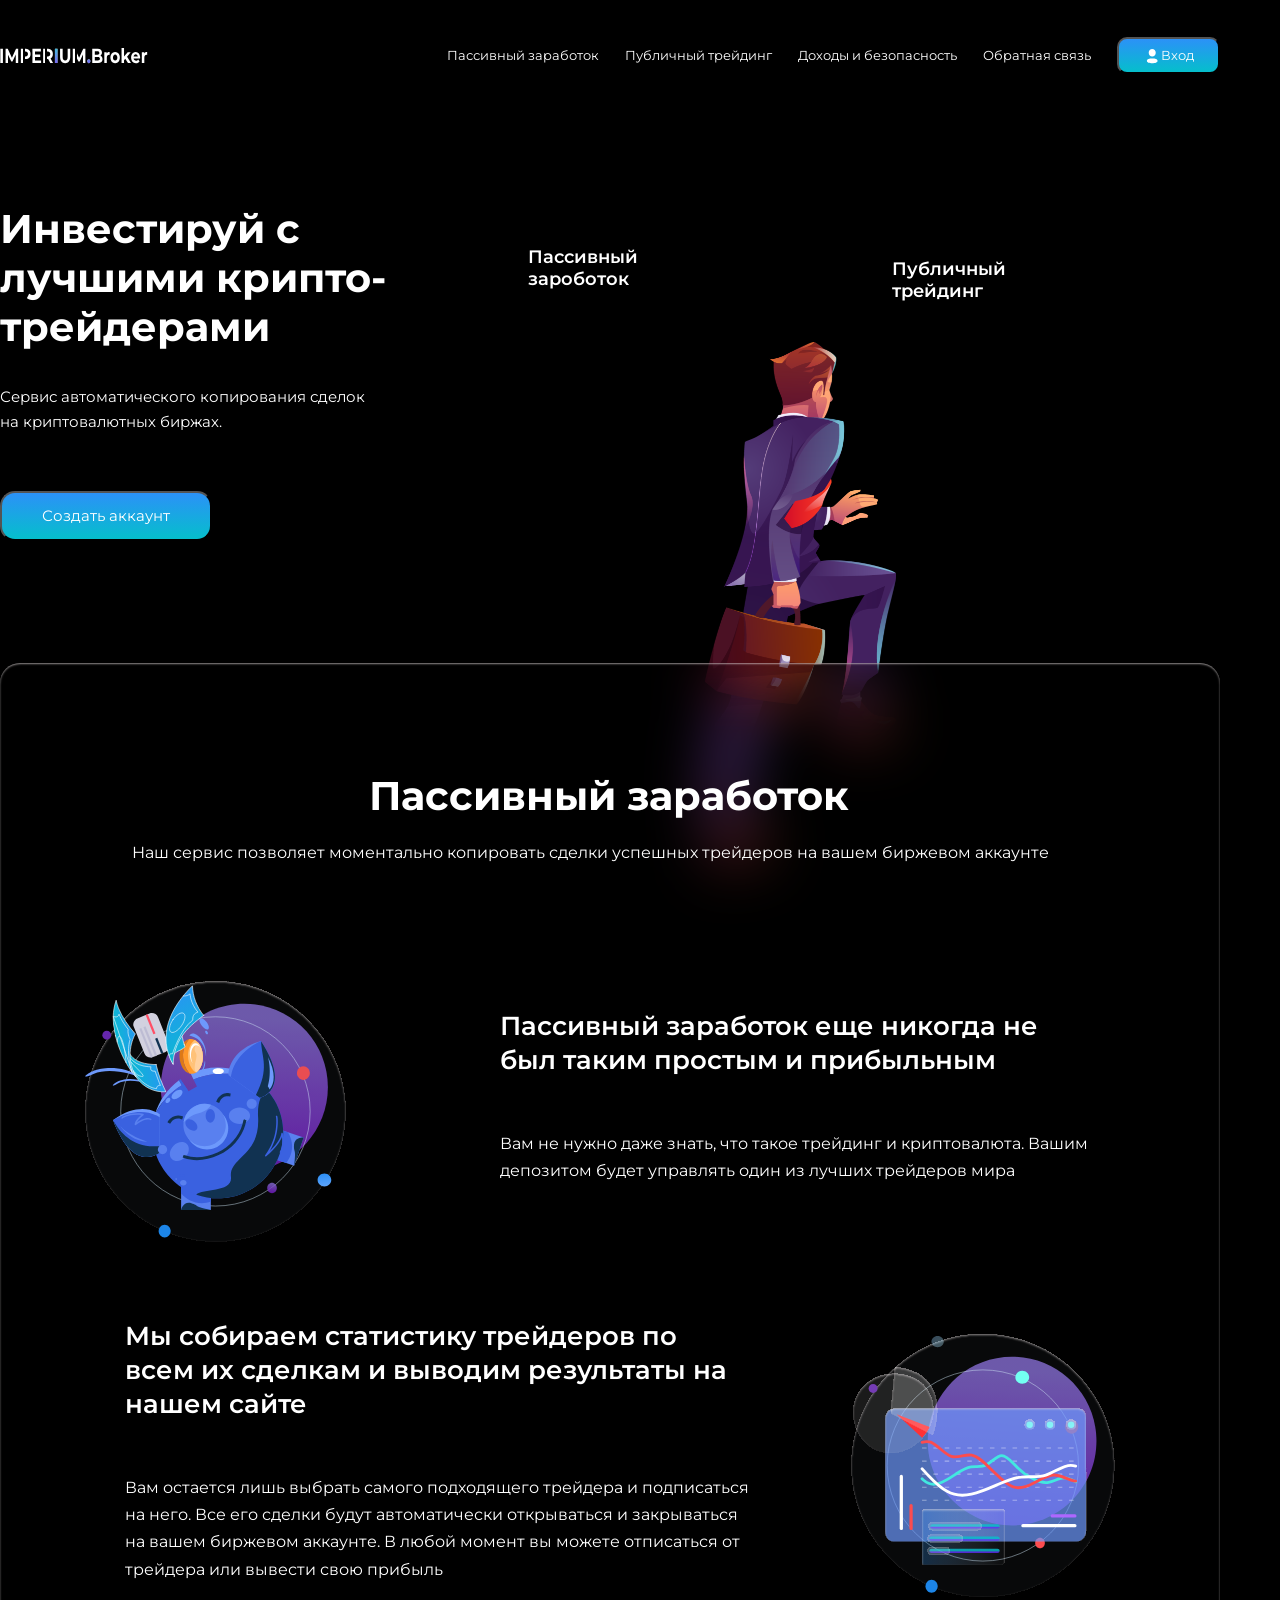
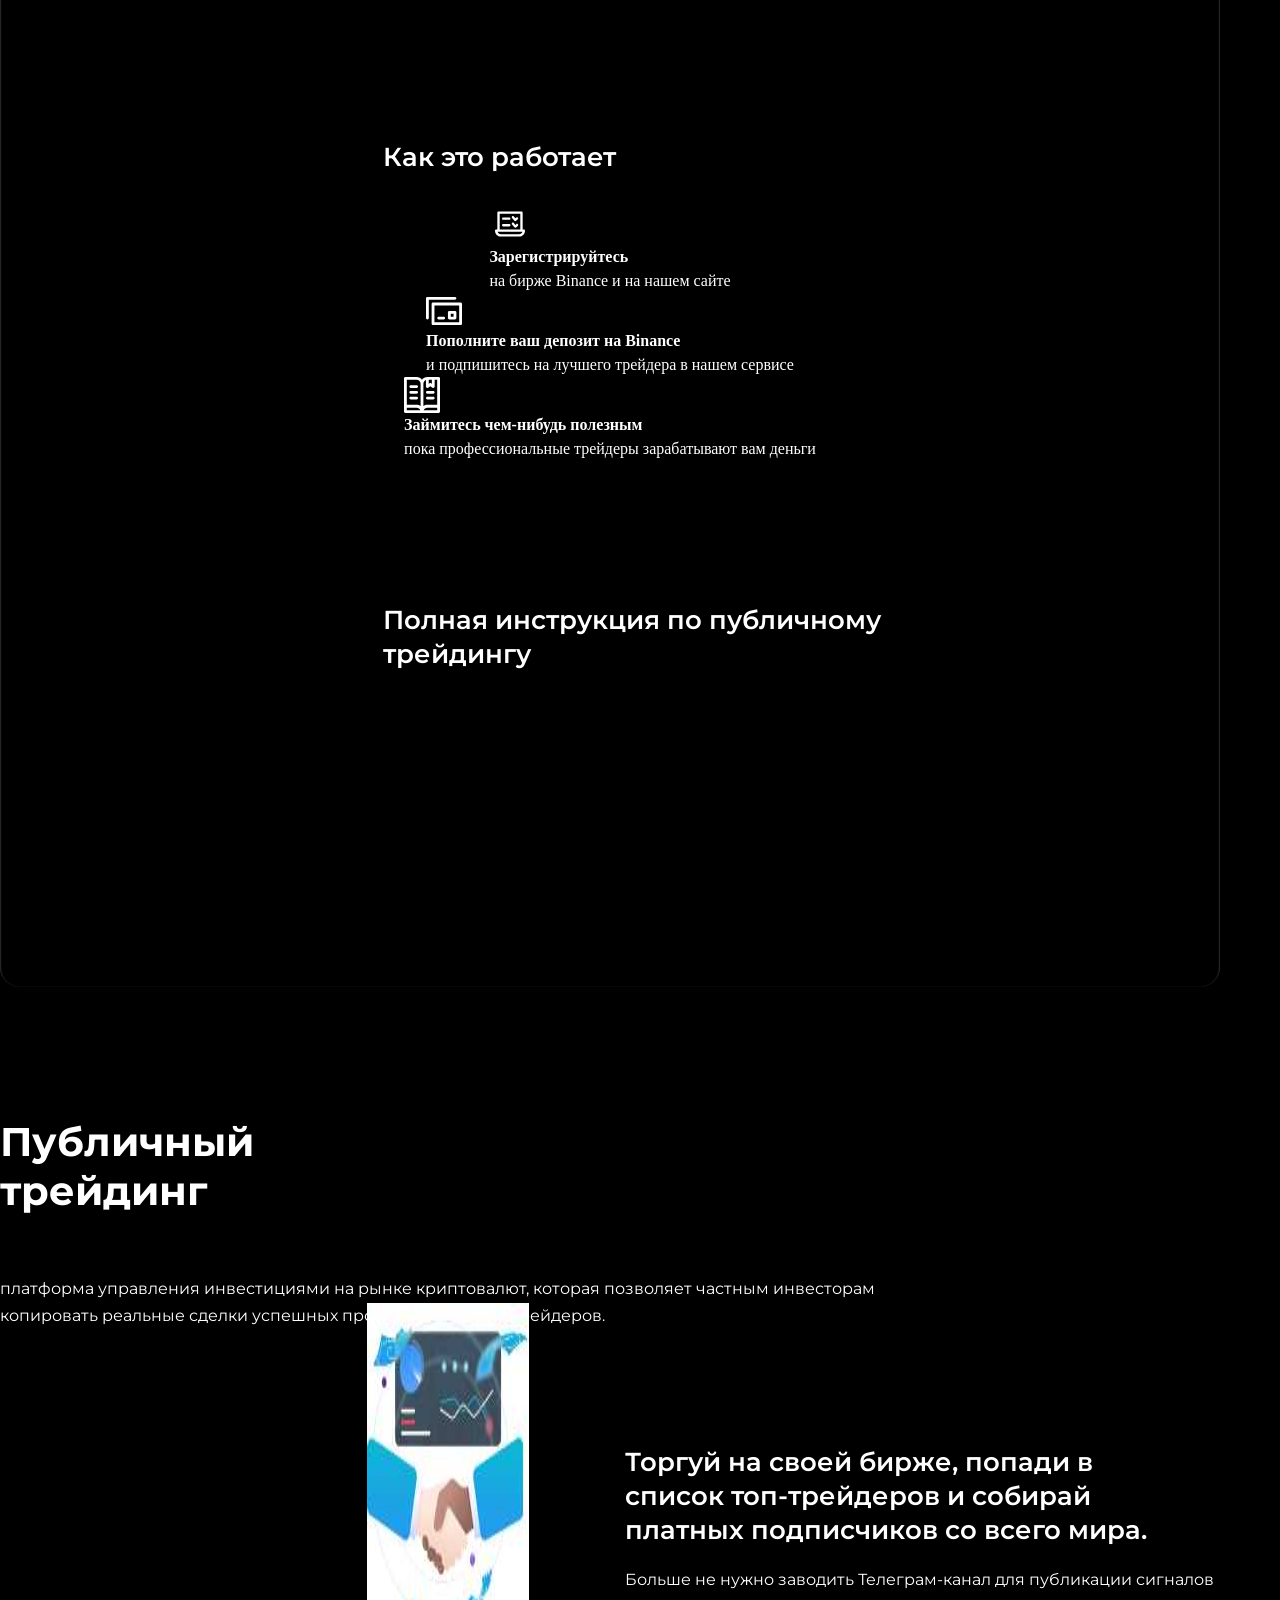
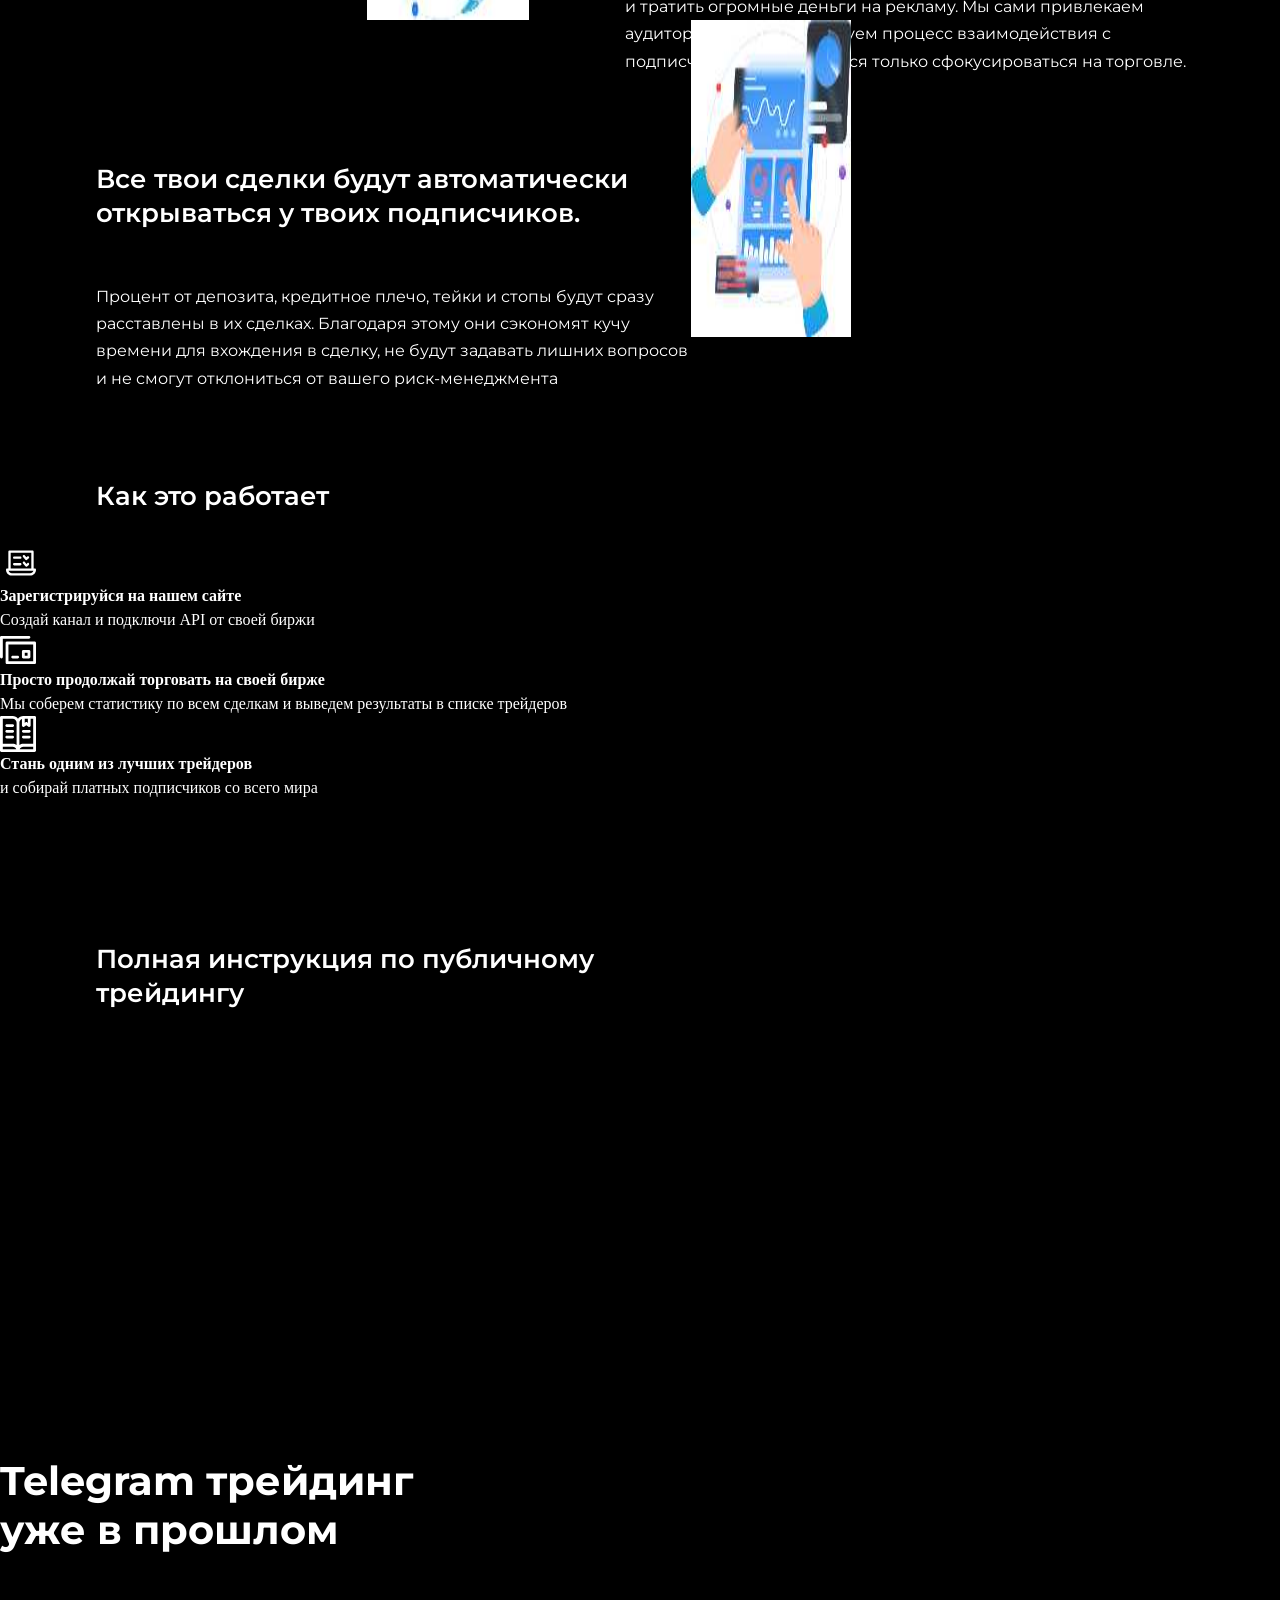
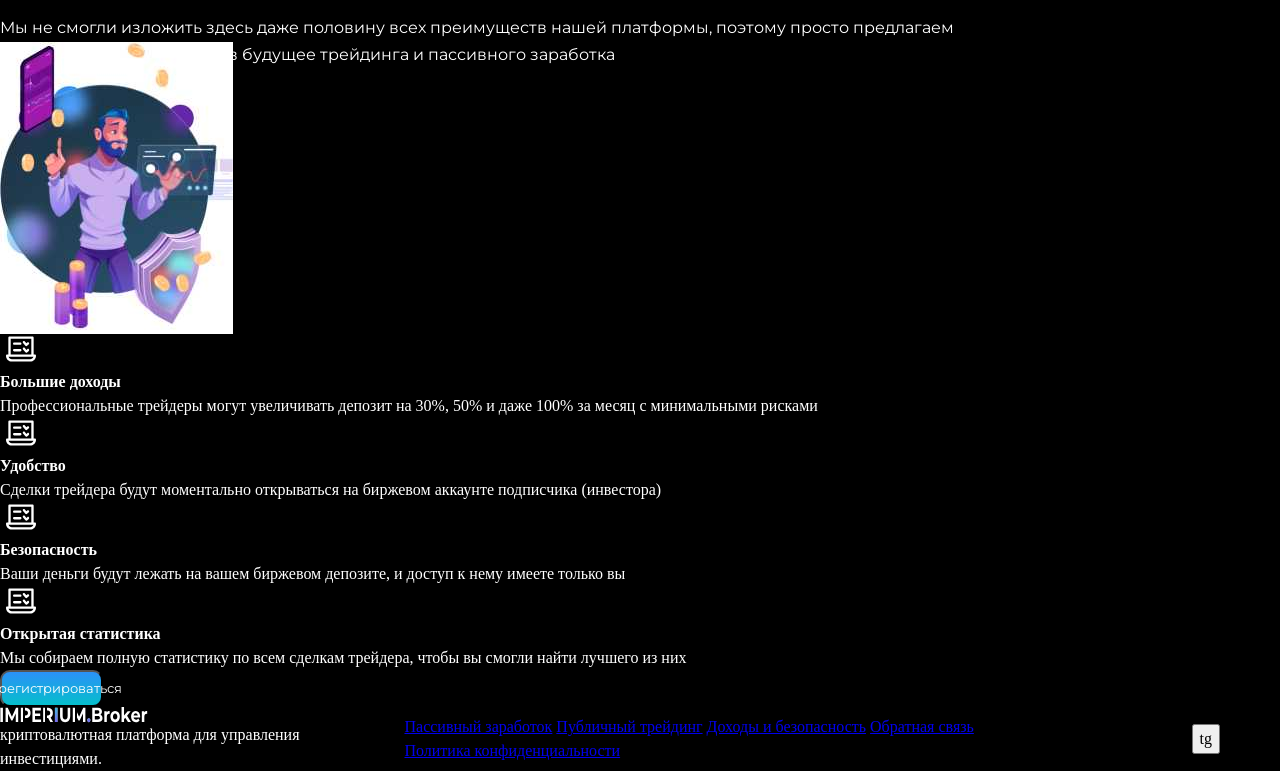
==== broker.html @ 550fd4a0 "0.001a" ====
<!DOCTYPE html>
<html lang="ru">
<head>
    <meta charset="UTF-8">
    <meta name="viewport" content="width=device-width, initial-scale=1.0">
    <title>Document</title>
    <link rel="stylesheet" href="broker.css">
</head>
<body>
    <div class="page">
      <main class="page__content">
        <header class="header">
          <div class="logo">
            <img src="/svg/Logo.svg" alt="Логотип" class="header__logo">
          </div>
          <nav class="nav">
            <a href="#" class="nav__link">Пассивный заработок</a>
            <a href="#" class="nav__link">Публичный трейдинг</a>
            <a href="#" class="nav__link">Доходы и безопасность</a>
            <a href="#" class="nav__link">Обратная связь</a>
            <button class="btn btn_primary">
              <img src="./svg/Profile.svg" alt="Профиль" class="logo__btn">Вход</button>
          </nav>
        </header>
        <section class="first-display">
          <div class="first-display__content">
            <h1 class="title title_h1">Инвестируй
              с лучшими крипто-трейдерами</h1>
            <p class="first-display__descr">Сервис автоматического копирования сделок
               на криптовалютных биржах.</p>
            <div class="first-display__actions">
              <button class="btn btn_prima">Создать аккаунт</button>
            </div>
          </div>
          <p class="first-display__pict one">Пассивный зароботок</p>
          <p class="first-display__pict two">Публичный трейдинг</p>
          <img src="./svg/Man.svg" alt="Мужчина" class="first-display__bg">
        </section>
        <section class="pass-income">
          <h1 class="title title-abzac_h1">Пассивный заработок</h1>
          <p class="pass-income__descr">Наш сервис позволяет моментально копировать
             сделки успешных трейдеров на вашем биржевом аккаунте</p>
          <div class="pass-income__list">
            <div class="card">
              <div class="card__content">
                <h3 class="card__title">Пассивный заработок еще никогда не был таким простым и прибыльным</h3>
                <p class="card__descr">Вам не нужно даже знать, что такое трейдинг и
                  криптовалюта. Вашим депозитом будет управлять один из лучших трейдеров мира</p>
              </div>
              <img src="./svg/pig.svg" alt="Свинья" class="card-one__image">
            </div>
            <div class="card_direction_reverse">
              <div class="card-reverse__content">
                <h3 class="card-reverse__title">Мы собираем статистику трейдеров по всем их сделкам и выводим результаты на нашем сайте</h3>
                <p class="card-reverse__descr">Вам остается лишь выбрать самого подходящего трейдера и подписаться на него. Все его сделки будут автоматически открываться и закрываться на вашем биржевом аккаунте. В любой момент вы можете отписаться от трейдера или вывести свою прибыль</p>
              </div>
              <img src="./svg/Card.svg" alt="Карточка" class="card-two__image">
            </div>
          </div>
          <h3 class="card__title">Как это работает</h3>
          <article class="how__work">
            <img src="/svg/Icons.svg" alt="Иконка">
            <h4 class="work__card">Зарегистрируйтесь</h4>
            <p class="work-card__descr">на бирже Binance и на 
              нашем сайте</p>
          </article>
          <article class="how__work">
            <img src="/svg/Icons-1.svg" alt="Иконка">
            <h4 class="work__card">Пополните ваш депозит на Binance</h4>
            <p class="work-card__descr">и подпишитесь на лучшего трейдера в
               нашем сервисе</p>
          </article>
          <article class="how__work">
            <img src="/svg/Vector.svg" alt="Иконка">
            <h4 class="work__card">Займитесь чем-нибудь полезным</h4>
            <p class="work-card__descr">пока профессиональные трейдеры зарабатывают
               вам деньги</p>
          </article>
          <h3 class="card__title">Полная инструкция по публичному трейдингу</h3>
          <iframe width="560" height="315" src="https://www.youtube.com/embed/ZHgyQGoeaB0?si=SyoJgp_qqMUG8dXv" 
          title="YouTube video player" frameborder="0" allow="accelerometer; autoplay; clipboard-write; encrypted-media; gyroscope; picture-in-picture; web-share" referrerpolicy="strict-origin-when-cross-origin" allowfullscreen>
          </iframe>
        </section>
        <section class="publ-trade">
          <h1 class="title title_h1">Публичный трейдинг</h1>
          <p class="pass-income__descr">платформа управления инвестициями на рынке криптовалют,
             которая позволяет частным инвесторам копировать реальные сделки успешных профессиональных трейдеров.</p>
          <div class="pass-income__list">
            <div class="card">
              <div class="card__content">
                <h3 class="card__title">Торгуй на своей бирже, попади в список топ-трейдеров и собирай платных подписчиков со всего мира. </h3>
                <p class="card__descr">Больше не нужно заводить Телеграм-канал для публикации сигналов и тратить огромные деньги на рекламу. Мы сами привлекаем аудиторию и автоматизируем процесс взаимодействия с подписчиками. Вам остается только сфокусироваться на торговле.</p>
              </div>
              <img src="/picture/publ-trade1.jpg" alt="Рукопожатие" class="card__image">
            </div>
            <div class="card card_direction_reverse">
              <div class="card__content">
                <h3 class="card__title">Все твои сделки будут автоматически открываться у твоих подписчиков.</h3>
                <p class="card__descr">Процент от депозита, кредитное плечо, тейки и стопы будут сразу расставлены в их сделках. Благодаря этому они сэкономят кучу времени для вхождения в сделку, не будут задавать лишних вопросов и не смогут отклониться от вашего риск-менеджмента</p>
              </div>
              <img src="/picture/publ-trade2.jpg" alt="Планшет" class="card__image">
            </div>
          </div>
          <h3 class="card__title">Как это работает</h3>
          <article class="how__work">
            <img src="/svg/Icons.svg" alt="Иконка">
            <h4 class="work__card">Зарегистрируйся на 
              нашем сайте</h4>
            <p class="work-card__descr">Создай канал и подключи API от своей биржи</p>
          </article>
          <article class="how__work">
            <img src="/svg/Icons-1.svg" alt="Иконка">
            <h4 class="work__card">Просто продолжай торговать на своей бирже</h4>
            <p class="work-card__descr">Мы соберем статистику по всем сделкам и выведем результаты в списке трейдеров</p>
          </article>
          <article class="how__work">
            <img src="/svg/Vector.svg" alt="Иконка">
            <h4 class="work__card">Стань одним из лучших трейдеров</h4>
            <p class="work-card__descr"> и собирай платных 
              подписчиков со всего мира</p>
          </article>
          <h3 class="card__title">Полная инструкция по публичному трейдингу</h3>
          <iframe width="560" height="315" src="https://www.youtube.com/embed/ZHgyQGoeaB0?si=SyoJgp_qqMUG8dXv" 
          title="YouTube video player" frameborder="0" allow="accelerometer; autoplay; clipboard-write; encrypted-media; gyroscope; picture-in-picture; web-share" referrerpolicy="strict-origin-when-cross-origin" allowfullscreen>
          </iframe>
        </section>
        <section class="tg-trade">
          <h1 class="title title_h1">Telegram трейдинг уже в прошлом</h1>
          <p class="pass-income__descr">Мы не смогли изложить здесь даже половину всех преимуществ нашей платформы, поэтому просто предлагаем самостоятельно окунуться в будущее трейдинга и пассивного заработка</p>
          <article class="tg-trade__article">
            <img src="/picture/tg-trading.jpg" alt="Мужик">
          </article>
          <article class="tg-trade__article">
            <img src="/svg/Icons.svg" alt="Иконка">
            <h4 class="tg-trade__card">Большие доходы</h4>
            <p class="tg-trade__descr">Профессиональные трейдеры могут увеличивать депозит на 30%, 50% и даже 100% за месяц с минимальными рисками</p>
          </article>
          <article class="tg-trade__article">
            <img src="/svg/Icons.svg" alt="Иконка">
            <h4 class="tg-trade__card">Удобство</h4>
            <p class="tg-trade__descr">Сделки трейдера будут моментально открываться на биржевом аккаунте подписчика (инвестора)</p>
          </article>
          <article class="tg-trade__article">
            <img src="/svg/Icons.svg" alt="Иконка">
            <h4 class="tg-trade__card">Безопасность</h4>
            <p class="tg-trade__descr">Ваши деньги будут лежать на вашем биржевом депозите,
              и доступ к нему имеете 
              только вы</p>
          </article>
          <article class="tg-trade__article">
            <img src="/svg/Icons.svg" alt="Иконка">
            <h4 class="tg-trade__card">Открытая статистика</h4>
            <p class="tg-trade__descr">Мы собираем полную статистику по всем сделкам трейдера, чтобы вы смогли найти лучшего из них</p>
          </article>
          <div class="header__actions">
            <button class="btn btn_primary">Зарегистрироваться</button>
          </div>
        </section>
        <footer class="footer">
          <div class="logo">
            <img src="/svg/Logo.svg" alt="Логотип" class="header__logo">
            <p class="logo__footer">криптовалютная платформа для управления инвестициями.</p>
          </div>
          <nav class="nav-foot">
            <a href="#" class="nav-foot__link">Пассивный заработок</a>
            <a href="#" class="nav-foot__link">Публичный трейдинг</a>
            <a href="#" class="nav-foot__link">Доходы и безопасность</a>
            <a href="#" class="nav-foot__link">Обратная связь</a>
            <a href="#" class="nav-foot__link">Политика конфиденциальности</a>
          </nav>
          <div class="footer__actions">
            <button class="btn btn_tg">tg</button>
          </div>
        </footer>
      </main>
    </div>
</body>
</html>
---- broker.css ----
/**
  Нормализация блочной модели
 */
 *,
 ::before,
 ::after {
   box-sizing: border-box;
 }
 
 /**
   Убираем внутренние отступы слева тегам списков,
   у которых есть атрибут class
  */
 :where(ul, ol):where([class]) {
   padding-left: 0;
 }
 
 /**
   Убираем внешние отступы body и двум другим тегам,
   у которых есть атрибут class
  */
 body,
 :where(blockquote, figure):where([class]) {
   margin: 0;
 }
 
 /**
   Убираем внешние отступы вертикали нужным тегам,
   у которых есть атрибут class
  */
 :where(
   h1,
   h2,
   h3,
   h4,
   h5,
   h6,
   p,
   ul,
   ol,
   dl
 ):where([class]) {
   margin-block: 0;
 }
 
 :where(dd[class]) {
   margin-left: 0;
 }
 
 :where(fieldset[class]) {
   margin-left: 0;
   padding: 0;
   border: none;
 }
 
 /**
   Убираем стандартный маркер маркированному списку,
   у которого есть атрибут class
  */
 :where(ul[class]) {
   list-style: none;
 }
 
 :where(address[class]) {
   font-style: normal;
 }
 
 /**
   Обнуляем вертикальные внешние отступы параграфа,
   объявляем локальную переменную для внешнего отступа вниз,
   чтобы избежать взаимодействие с более сложным селектором
  */
 p {
   --paragraphMarginBottom: 24px;
 
   margin-block: 0;
 }
 
 /**
   Внешний отступ вниз для параграфа без атрибута class,
   который расположен не последним среди своих соседних элементов
  */
 p:where(:not([class]):not(:last-child)) {
   margin-bottom: var(--paragraphMarginBottom);
 }
 
 
 /**
   Упрощаем работу с изображениями и видео
  */
 img,
 video {
   display: block;
   max-width: 100%;
   height: auto;
 }
 
 /**
   Наследуем свойства шрифт для полей ввода
  */
 input,
 textarea,
 select,
 button {
   font: inherit;
 }
 
 html {
   /**
     Пригодится в большинстве ситуаций
     (когда, например, нужно будет "прижать" футер к низу сайта)
    */
   height: 100%;
   /**
     Убираем скачок интерфейса по горизонтали
     при появлении / исчезновении скроллбара
    */
   scrollbar-gutter: stable;
 }
 
 /**
   Плавный скролл
  */
 html,
 :has(:target) {
   scroll-behavior: smooth;
 }
 
 body {
   /**
     Пригодится в большинстве ситуаций
     (когда, например, нужно будет "прижать" футер к низу сайта)
    */
   min-height: 100%;
   /**
     Унифицированный интерлиньяж
    */
   line-height: 1.5;
 }
 
 /**
   Нормализация высоты элемента ссылки при его инспектировании в DevTools
  */
 a:where([class]) {
   display: inline-flex;
 }
 
 /**
   Курсор-рука при наведении на элемент
  */
 button,
 label {
   cursor: pointer;
 }
 
 /**
   Приводим к единому цвету svg-элементы
   (за исключением тех, у которых уже указан
   атрибут fill со значением 'none' или начинается с 'url')
  */
 :where([fill]:not(
   [fill="none"],
   [fill^="url"]
 )) {
   fill: currentColor;
 }
 
 /**
   Приводим к единому цвету svg-элементы
   (за исключением тех, у которых уже указан
   атрибут stroke со значением 'none')
  */
 :where([stroke]:not(
   [stroke="none"],
   [stroke^="url"]
 )) {
   stroke: currentColor;
 }
 
 /**
   Чиним баг задержки смены цвета при взаимодействии с svg-элементами
  */
 svg * {
   transition-property: fill, stroke;
 }
 
 /**
   Приведение рамок таблиц в классический 'collapse' вид
  */
 :where(table) {
   border-collapse: collapse;
   border-color: currentColor;
 }
 
 /**
   Удаляем все анимации и переходы для людей,
   которые предпочитают их не использовать
  */
 @media (prefers-reduced-motion: reduce) {
   *,
   ::before,
   ::after {
     animation-duration: 0.01ms !important;
     animation-iteration-count: 1 !important;
     transition-duration: 0.01ms !important;
     scroll-behavior: auto !important;
   }
 }

 @font-face {
  font-family: 'montserrat';
  font-weight: 700;
  color: hsla(0, 0%, 100%, 1);
  src: url(./fonts/static/Montserrat-Bold.ttf);
 }

 @font-face {
  font-family: 'montserrat';
  font-weight: 600;
  color: hsla(0, 0%, 100%, 1);
  src: url(./fonts/static/Montserrat-SemiBold.ttf);
 }

 @font-face {
  font-family: 'montserrat';
  font-weight: 400;
  color: hsla(0, 0%, 100%, 1);
  src: url(./fonts/static/Montserrat-Regular.ttf);
 }

 :root {
  --white: hsla(0, 0%, 86%, 1);
  --violet: hsla(268, 64%, 41%, 1);
  --yellow: hsla(28, 87%, 62%, 1);
  --glass: hsla(0, 0%, 100%, 0.04);
  --green-light: hsla(175, 100%, 72%, 1);
  --green: hsla(145, 63%, 42%, 1);
  --dark: hsla(215, 28%, 20%, 1);
  --red: hsla(359, 97%, 64%, 1);
  --blue: hsla(210, 93%, 57%, 1);
  --white-font: hsla(0, 0%, 100%, 1);
  --grad-1:hsla(210, 93%, 57%, 1);
  --grad-2:hsla(184, 95%, 41%, 1);
  /* --linear-gradient__1: (hsla(210, 93%, 57%, 1), hsla(184, 95%, 41%, 1));
  --linear-gradient__2: (hsla(256, 93%, 57%, 1), hsla(184, 95%, 41%, 1));
  --linear-gradient__3: (hsla(210, 93%, 57%, 1), hsla(219, 100%, 79%, 1));
  --linear-gradient__4: (hsla(272, 84%, 42%, 1), hsla(256, 53%, 62%, 1));
  --linear-gradient__5: (hsla(191, 100%, 75%, 1), hsla(209, 100%, 61%, 1));
  --linear-gradient__icon: (hsla(198, 100%, 75%, 1), hsla(264, 89%, 68%, 1)); */
  --size-base: 4px;
  --content-width-max: 1220px;
 }

 html {
  font-size: 4px;
 }

 body {
  font-size: 4rem;
  /* background-image: url(./picture/background.jpg); */
  background-color: black;
  background-position: 0 0;
  color: var(--white-font);
 }

 
.page {
  display: flex;
  flex-direction: column;

}

.page__content {
  display: flex;
  flex-direction: column;

  width: 100%;
  max-width: var(--content-width-max);
}

.header {
  display: flex;
  flex-direction: row;
  justify-content: space-between;
  align-items: center;
  color: var(--white-font);
  margin-top: calc(var(--size-base)*9.25);


}

.nav__link {
  color: var( --white-font);
  text-decoration: none;
}

.nav {
  display: flex;
  flex-direction: row;
  align-items: center;
  line-height: 1.22em;

  font-family: 'montserrat';
  font-weight: 500;
  
  font-size: 3.25rem;

  column-gap: calc(var(--size-base)*6.5);
  /* padding: calc(var(--size-base)*2.5); */

}

.btn_primary {
  display: flex;
  /* flex-direction: row; */
  align-items: center;
  justify-content: center;
  height: 37px;
  width: 103px;
  color: var( --white-font);
  font-family: 'montserrat';
  font-weight: 500;

  font-size: 3.25rem;

  border-radius: 10px;
  background-image: linear-gradient(var(--grad-1), var(--grad-2));

}


.first-display__content {
  display: flex;
  flex-direction: column;
}

.title_h1 {
  font-family: 'montserrat';
  font-weight: 700;
  height: calc(var(--size-base)*36.75);
  width: calc(var(--size-base)*110);
  font-size: 10rem;
  line-height: 1.22em;
  margin-top: calc(var(--size-base)*32.75);
}

.first-display__descr {
  font-family: 'montserrat';
  font-weight: 400;
  height: calc(var(--size-base)*12.5);
  width: calc(var(--size-base)*96.25);
  font-size: 3.75rem;
  line-height: 1.67em;
  margin-top: calc(var(--size-base)*8);
}

.btn_prima {
  display: flex;
  align-items: center;
  justify-content: center;
  height: 50px;
  width: 212px;
  color: var( --white-font);
  font-family: 'montserrat';
  font-weight: 500;
  line-height: 1.67em;

  font-size: 3.75rem;

  border-radius: 15px;
  background-image: linear-gradient(var(--grad-1), var(--grad-2));
  margin-top: calc(var(--size-base)*14.25)

}

.first-display {
  display: flex;
}

.first-display__pict {
  font-family: 'montserrat';
  font-weight: 600;
  line-height: 1.22em;
  font-size: 4.5rem;
}

.one {
  display: flex;
  flex-direction: column;
  height: calc(var(--size-base)*12.25);
  width: calc(var(--size-base)*36.2);
  margin-top: calc(var(--size-base)*43.25);
  margin-left: calc(var(--size-base)*22);
}

.two {
  display: flex;
  flex-direction: column;
  height: calc(var(--size-base)*10.75);
  width: calc(var(--size-base)*35);
  margin-top: calc(var(--size-base)*46.25);
  margin-left: calc(var(--size-base)*54.75);
}

.first-display__bg {
  position: absolute;
  top: calc(var(--size-base)*85.5);
  left: calc(var(--size-base)*176.25);
}

.pass-income {
  display: flex;
  flex-direction: column;
  align-items: center;
  justify-content: space-between;
  margin-top: calc(var(--size-base)*30.5);

  box-shadow: inset 0 1px 2px hsla(0, 18%, 92%, 0.6);
  border-radius: 20px;
  backdrop-filter: blur(30px);
  z-index: 1;
}

.title-abzac_h1 {
  font-family: 'montserrat';
  font-weight: 700;
  height: calc(var(--size-base)*16.75);
  width: calc(var(--size-base)*120.5);
  font-size: 10rem;
  line-height: 1.68em;
  margin-top: calc(var(--size-base)*24.75);
}

.pass-income__descr {
  font-family: 'montserrat';
  font-weight: 400;
  height: calc(var(--size-base)*6.75);
  width: calc(var(--size-base)*239);
  font-size: 4rem;
  line-height: 1.68em;
  margin-top: calc(var(--size-base)*2.75);
}

/* .pass-income__list {

} */

.card {
  display: flex;
  flex-direction: row-reverse;
  /* height: calc(var(--size-base)*73.25);
  width: calc(var(--size-base)*252); */
  /* justify-content: space-between; */
  /* align-items: end; */
}

.card_direction_reverse {
  display: flex;
  flex-direction: row;
}

.card__content {
  display: flex;
  flex-direction: column;
}

.card__title {
  font-family: 'montserrat';
  font-weight: 600;
  height: calc(var(--size-base)*17);
  width: calc(var(--size-base)*137.75);
  font-size: 6.5rem;
  line-height: 1.3em;
  margin-top: calc(var(--size-base)*35.75);
  margin-left: calc(var(--size-base)*24);
}

.card__descr {
  font-family: 'montserrat';
  font-weight: 400;
  height: calc(var(--size-base)*13.5);
  width: calc(var(--size-base)*148.75);
  font-size: 4rem;
  line-height: 1.7em;
  margin-top: calc(var(--size-base)*13);
  margin-left: calc(var(--size-base)*24);
}

.card-one__image {
  width: 279px;
  height: 279px;
  margin-top: calc(var(--size-base)*24.5);
  /* margin-left: calc(var(--size-base)*(-7.5)); */
  position: relative;
  left: -50px;
}

/* .card-reverse__content {
  
} */

.card-reverse__title {
  font-family: 'montserrat';
  font-weight: 600;
  height: calc(var(--size-base)*25.5);
  width: calc(var(--size-base)*156.5);
  font-size: 6.5rem;
  line-height: 1.3em;
  margin-top: calc(var(--size-base)*19);
  /* margin-left: calc(var(--size-base)*28.75); */
}


.card-reverse__descr {
  font-family: 'montserrat';
  font-weight: 400;
  height: calc(var(--size-base)*27);
  width: calc(var(--size-base)*156.5);
  font-size: 4rem;
  line-height: 1.7em;
  margin-top: calc(var(--size-base)*13);
  /* margin-right: calc(var(--size-base)*13); */
}

.card-two__image {
  width: 279px;
  height: 279px;
  margin-top: calc(var(--size-base)*18.75);
  position: relative;
  left: 90px;
}



.publ-trade {
  display: flex;
  flex-direction: column;
}


.tg-trade {
  display: flex;
  flex-direction: column;
}

.footer {
  display: flex;
  flex-direction: row;
  justify-content: space-between;
  align-items: center;
}
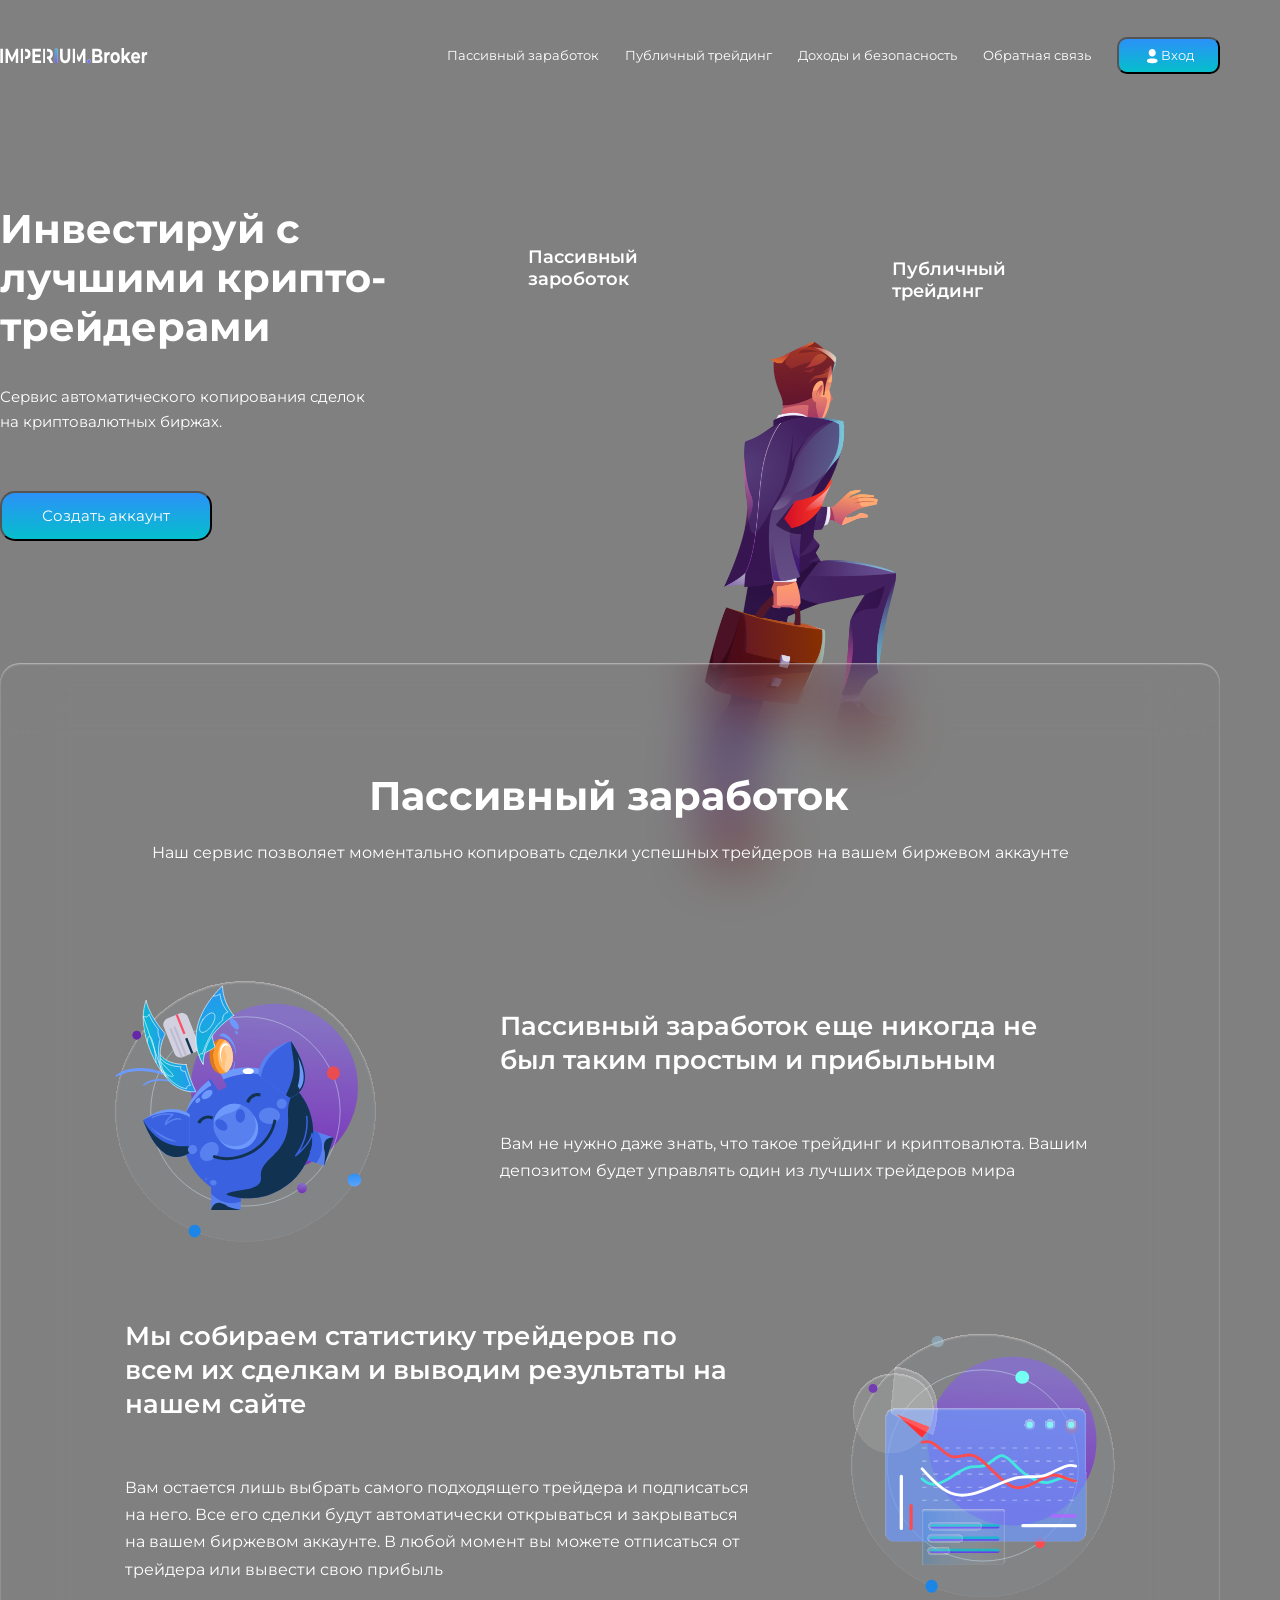
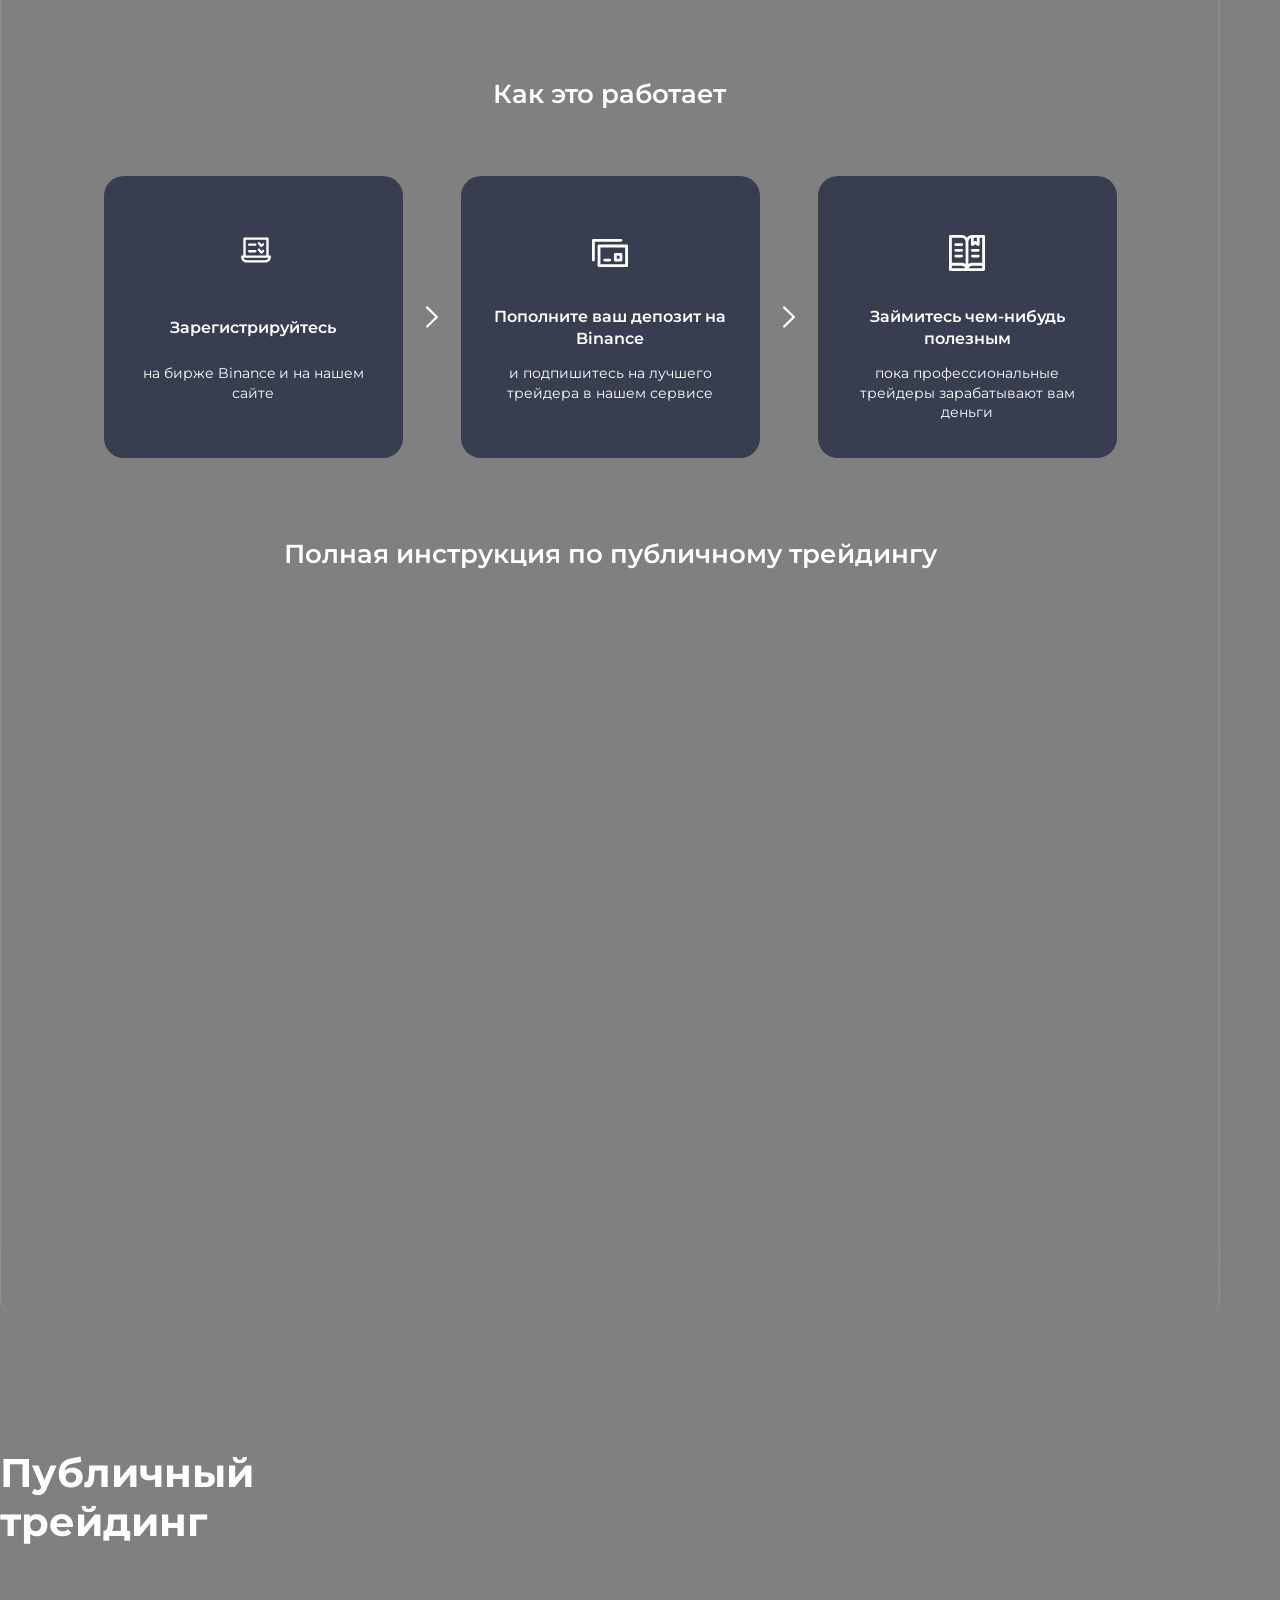
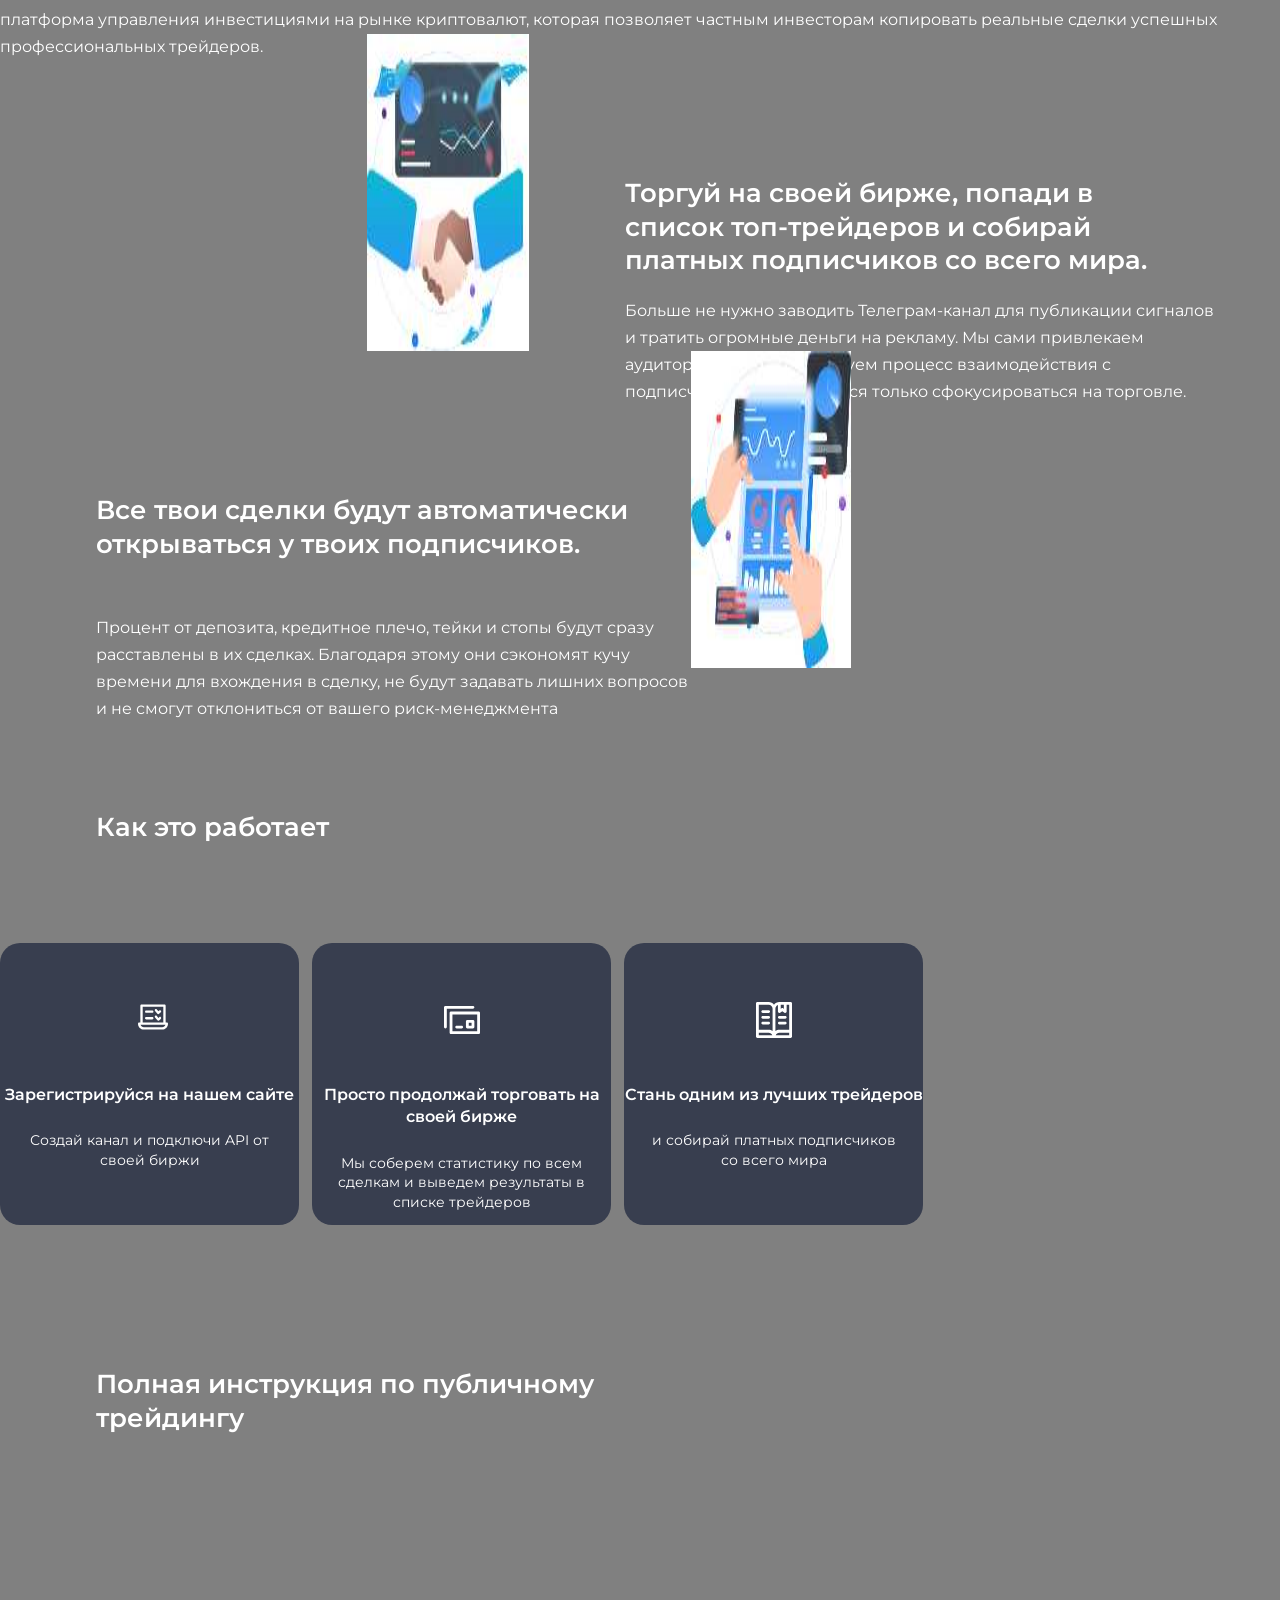
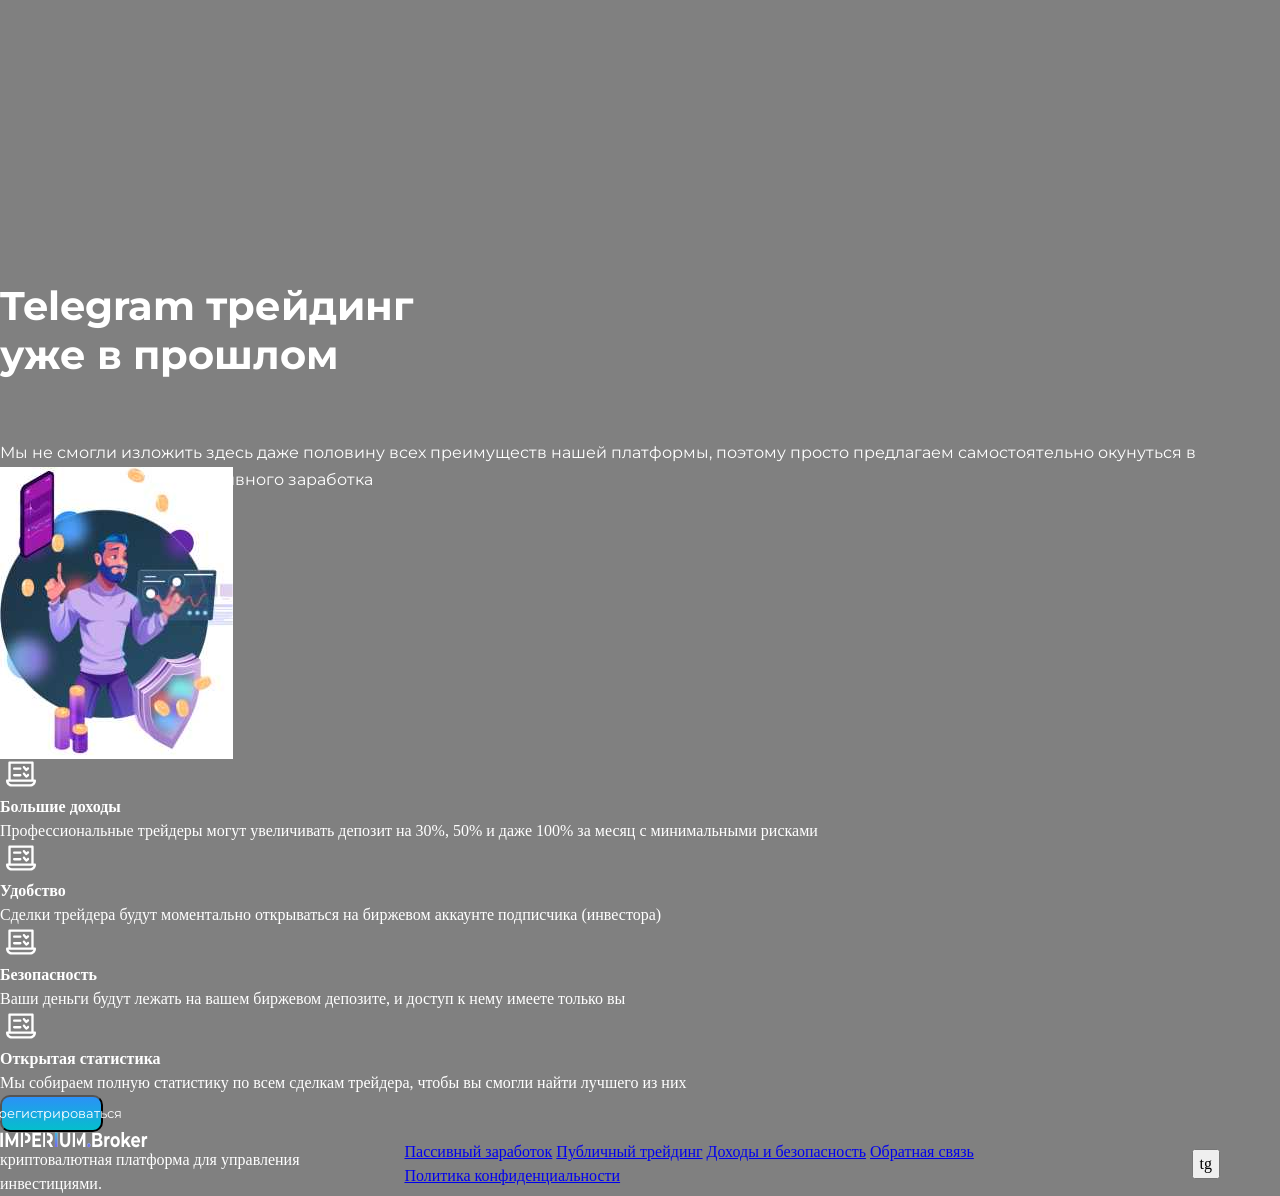
==== commit fb8dfb4e: "0.0001c" ====
--- a/broker.html
+++ b/broker.html
@@ -57,27 +57,31 @@
               <img src="./svg/Card.svg" alt="Карточка" class="card-two__image">
             </div>
           </div>
-          <h3 class="card__title">Как это работает</h3>
-          <article class="how__work">
-            <img src="/svg/Icons.svg" alt="Иконка">
-            <h4 class="work__card">Зарегистрируйтесь</h4>
-            <p class="work-card__descr">на бирже Binance и на 
-              нашем сайте</p>
-          </article>
-          <article class="how__work">
-            <img src="/svg/Icons-1.svg" alt="Иконка">
-            <h4 class="work__card">Пополните ваш депозит на Binance</h4>
-            <p class="work-card__descr">и подпишитесь на лучшего трейдера в
-               нашем сервисе</p>
-          </article>
-          <article class="how__work">
-            <img src="/svg/Vector.svg" alt="Иконка">
-            <h4 class="work__card">Займитесь чем-нибудь полезным</h4>
-            <p class="work-card__descr">пока профессиональные трейдеры зарабатывают
-               вам деньги</p>
-          </article>
-          <h3 class="card__title">Полная инструкция по публичному трейдингу</h3>
-          <iframe width="560" height="315" src="https://www.youtube.com/embed/ZHgyQGoeaB0?si=SyoJgp_qqMUG8dXv" 
+          <h3 class="card-how__title">Как это работает</h3>
+          <div class="card-how__work">
+            <article class="how__work">
+              <img src="/svg/Icons.svg" alt="Иконка" class="icona">
+              <h4 class="work__card">Зарегистрируйтесь</h4>
+              <p class="work-card__descr">на бирже Binance и на 
+                нашем сайте</p>
+            </article>
+            <img src="./svg/Right.svg" alt="Стрелка" class="strela">
+            <article class="how__work">
+              <img src="/svg/Icons-1.svg" alt="Иконка" class="icona">
+              <h4 class="work-two__card">Пополните ваш депозит на Binance</h4>
+              <p class="work-cardtwo__descr">и подпишитесь на лучшего трейдера в
+                 нашем сервисе</p>
+            </article>
+            <img src="./svg/Right.svg" alt="Стрелка" class="strela">
+            <article class="how__work">
+              <img src="/svg/Vector.svg" alt="Иконка" class="icona">
+              <h4 class="work-two__card">Займитесь чем-нибудь полезным</h4>
+              <p class="work-cardtwo__descr">пока профессиональные трейдеры зарабатывают
+                 вам деньги</p>
+            </article>
+          </div>
+          <h3 class="card-two__title">Полная инструкция по публичному трейдингу</h3>
+          <iframe width="1012" height="583" src="https://www.youtube.com/embed/ZHgyQGoeaB0?si=SyoJgp_qqMUG8dXv" class="video-trade"
           title="YouTube video player" frameborder="0" allow="accelerometer; autoplay; clipboard-write; encrypted-media; gyroscope; picture-in-picture; web-share" referrerpolicy="strict-origin-when-cross-origin" allowfullscreen>
           </iframe>
         </section>
@@ -102,23 +106,25 @@
             </div>
           </div>
           <h3 class="card__title">Как это работает</h3>
-          <article class="how__work">
-            <img src="/svg/Icons.svg" alt="Иконка">
-            <h4 class="work__card">Зарегистрируйся на 
-              нашем сайте</h4>
-            <p class="work-card__descr">Создай канал и подключи API от своей биржи</p>
-          </article>
-          <article class="how__work">
-            <img src="/svg/Icons-1.svg" alt="Иконка">
-            <h4 class="work__card">Просто продолжай торговать на своей бирже</h4>
-            <p class="work-card__descr">Мы соберем статистику по всем сделкам и выведем результаты в списке трейдеров</p>
-          </article>
-          <article class="how__work">
-            <img src="/svg/Vector.svg" alt="Иконка">
-            <h4 class="work__card">Стань одним из лучших трейдеров</h4>
-            <p class="work-card__descr"> и собирай платных 
-              подписчиков со всего мира</p>
-          </article>
+            <div class="card-how__work">
+              <article class="how__work">
+                <img src="/svg/Icons.svg" alt="Иконка" class="icona">
+                <h4 class="work__card">Зарегистрируйся на 
+                  нашем сайте</h4>
+                <p class="work-card__descr">Создай канал и подключи API от своей биржи</p>
+              </article>
+              <article class="how__work">
+                <img src="/svg/Icons-1.svg" alt="Иконка" class="icona">
+                <h4 class="work__card">Просто продолжай торговать на своей бирже</h4>
+                <p class="work-card__descr">Мы соберем статистику по всем сделкам и выведем результаты в списке трейдеров</p>
+              </article>
+              <article class="how__work">
+                <img src="/svg/Vector.svg" alt="Иконка" class="icona">
+                <h4 class="work__card">Стань одним из лучших трейдеров</h4>
+                <p class="work-card__descr"> и собирай платных 
+                  подписчиков со всего мира</p>
+              </article>
+            </div>
           <h3 class="card__title">Полная инструкция по публичному трейдингу</h3>
           <iframe width="560" height="315" src="https://www.youtube.com/embed/ZHgyQGoeaB0?si=SyoJgp_qqMUG8dXv" 
           title="YouTube video player" frameborder="0" allow="accelerometer; autoplay; clipboard-write; encrypted-media; gyroscope; picture-in-picture; web-share" referrerpolicy="strict-origin-when-cross-origin" allowfullscreen>
--- a/broker.css
+++ b/broker.css
@@ -238,6 +238,7 @@
   --dark: hsla(215, 28%, 20%, 1);
   --red: hsla(359, 97%, 64%, 1);
   --blue: hsla(210, 93%, 57%, 1);
+  --zalivka: hsla(225, 68%, 11%, 0.6);
   --white-font: hsla(0, 0%, 100%, 1);
   --grad-1:hsla(210, 93%, 57%, 1);
   --grad-2:hsla(184, 95%, 41%, 1);
@@ -258,7 +259,8 @@
  body {
   font-size: 4rem;
   /* background-image: url(./picture/background.jpg); */
-  background-color: black;
+  /* background-color: black; */
+  background-color: gray;
   background-position: 0 0;
   color: var(--white-font);
  }
@@ -435,7 +437,7 @@
   font-family: 'montserrat';
   font-weight: 400;
   height: calc(var(--size-base)*6.75);
-  width: calc(var(--size-base)*239);
+  /* width: calc(var(--size-base)*239); */
   font-size: 4rem;
   line-height: 1.68em;
   margin-top: calc(var(--size-base)*2.75);
@@ -492,12 +494,8 @@
   margin-top: calc(var(--size-base)*24.5);
   /* margin-left: calc(var(--size-base)*(-7.5)); */
   position: relative;
-  left: -50px;
-}
-
-/* .card-reverse__content {
-  
-} */
+  left: -20px;
+}
 
 .card-reverse__title {
   font-family: 'montserrat';
@@ -530,7 +528,106 @@
   left: 90px;
 }
 
-
+.card-how__title {
+  font-family: 'montserrat';
+  font-weight: 600;
+  height: calc(var(--size-base)*8.5);
+  width: calc(var(--size-base)*58.5);
+  font-size: 6.5rem;
+  line-height: 1.3em;
+  margin-top: calc(var(--size-base)*20);
+}
+
+.card-how__work {
+  display: flex;
+  flex-direction: row;
+  align-items: center;
+  gap: calc(var(--size-base)*3.25);
+  margin-top: calc(var(--size-base)*16);
+}
+
+.how__work {
+  width: 299px;
+  height: 282px;
+  display: flex;
+  flex-direction: column;
+  background-color: var(--zalivka);
+  border-radius: 20px;
+  align-items: center;
+  /* justify-content: space-around; */
+}
+
+.work__card {
+  font-family: 'montserrat';
+  font-weight: 600;
+  /* height: calc(var(--size-base)*8.5); */
+  /* width: calc(var(--size-base)*58.5); */
+  font-size: 4rem;
+  line-height: 1.4em;
+  margin-top: calc(var(--size-base)*11.5);
+  text-align: center;
+}
+
+.work-two__card {
+  font-family: 'montserrat';
+  font-weight: 600;
+  font-size: 4rem;
+  line-height: 1.4em;
+  margin-top: calc(var(--size-base)*8.75);
+  text-align: center;
+  width: 261px;
+  height: 44px;
+}
+
+.work-card__descr {
+  font-family: 'montserrat';
+  font-weight: 400;
+  font-size: 3.5rem;
+  line-height: 1.4em;
+  margin-top: calc(var(--size-base)*6.25);
+  width: 260px;
+  height: 40px;
+  text-align: center;
+}
+
+.work-cardtwo__descr {
+  font-family: 'montserrat';
+  font-weight: 400;
+  font-size: 3.5rem;
+  line-height: 1.4em;
+  margin-top: calc(var(--size-base)*3.5);
+  width: 260px;
+  height: 40px;
+  text-align: center;
+}
+
+.icona {
+  width: 36px;
+  height: 36px;
+  margin-top: calc(var(--size-base)*14.75);
+}
+
+.strela {
+  width: 32px;
+  height: 32px;
+}
+
+.card-two__title {
+  font-family: 'montserrat';
+  font-weight: 600;
+  height: calc(var(--size-base)*8.5);
+  width: calc(var(--size-base)*170);
+  font-size: 6.5rem;
+  line-height: 1.3em;
+  margin-top: calc(var(--size-base)*20);
+  text-align: center;
+}
+
+.video-trade {
+  margin-top: calc(var(--size-base)*15.7);
+  border-radius: 20px;
+  margin-bottom: calc(var(--size-base)*25);
+}
 
 .publ-trade {
   display: flex;
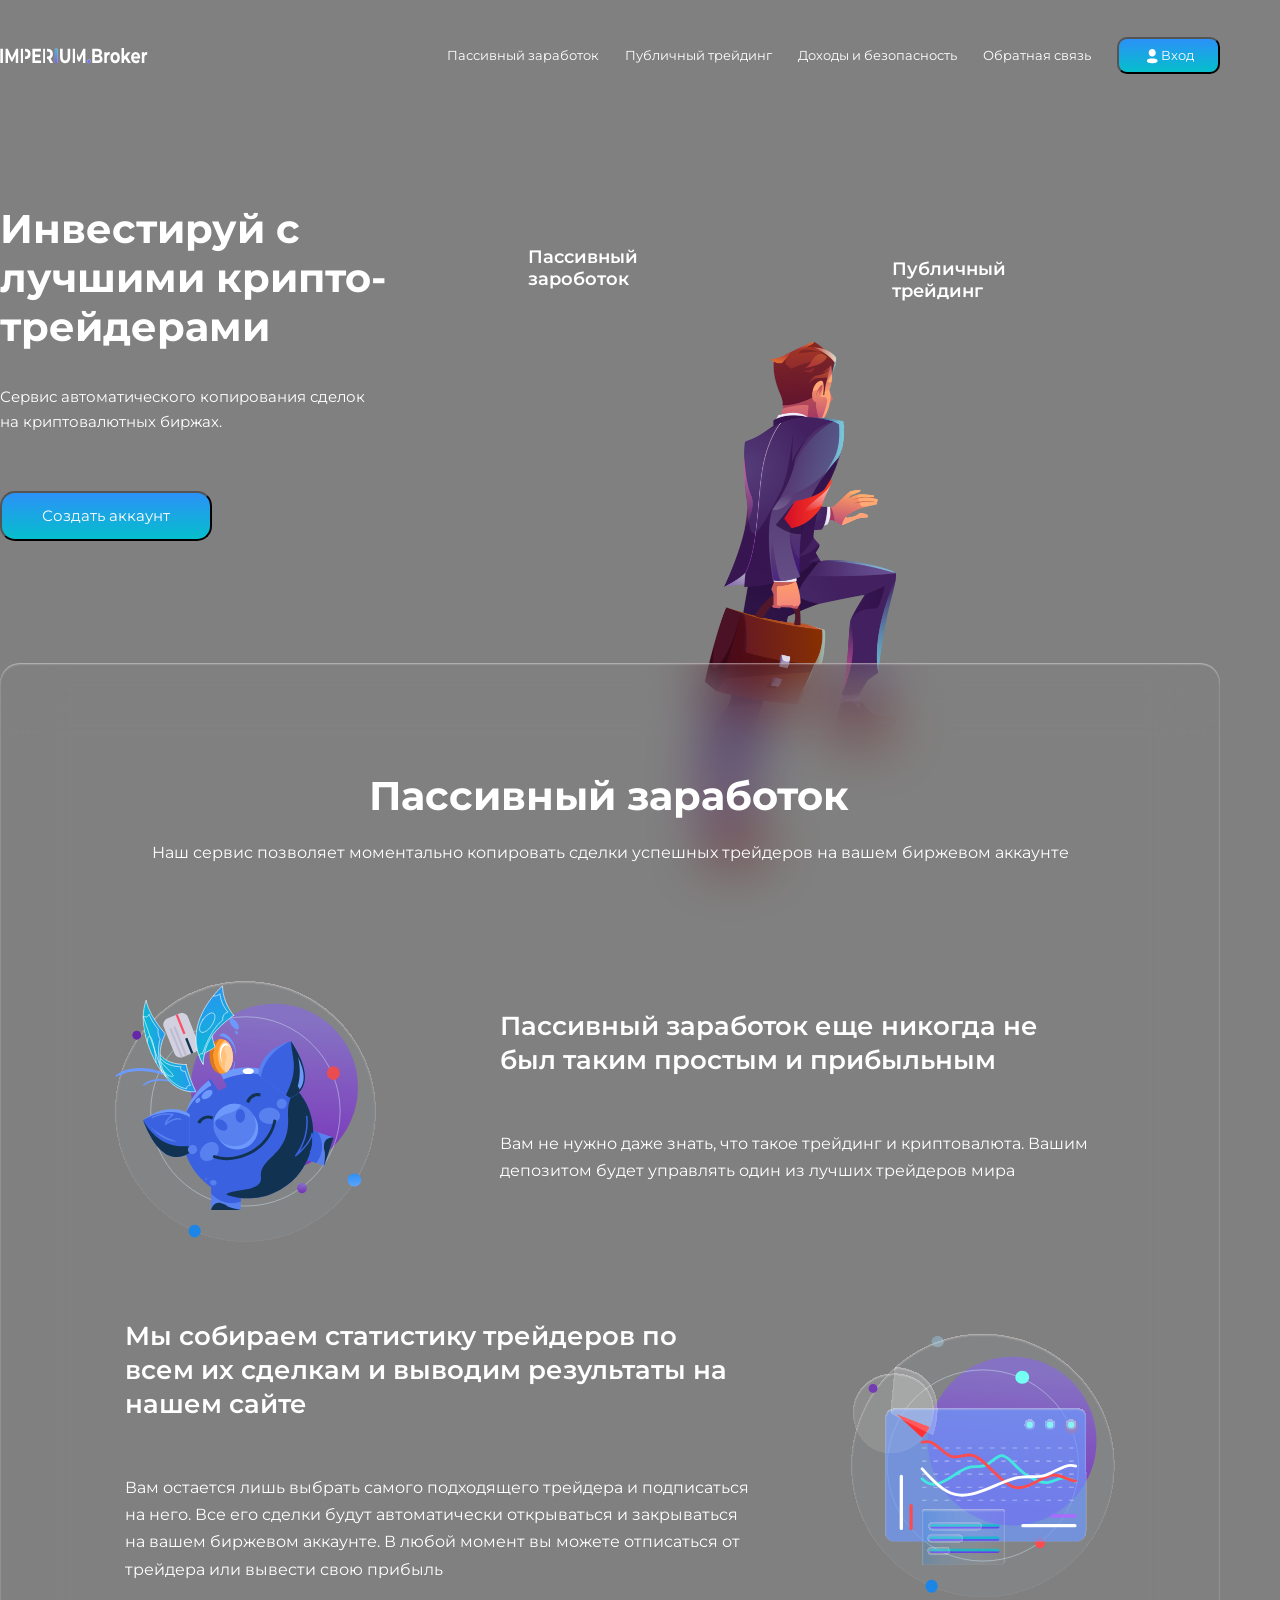
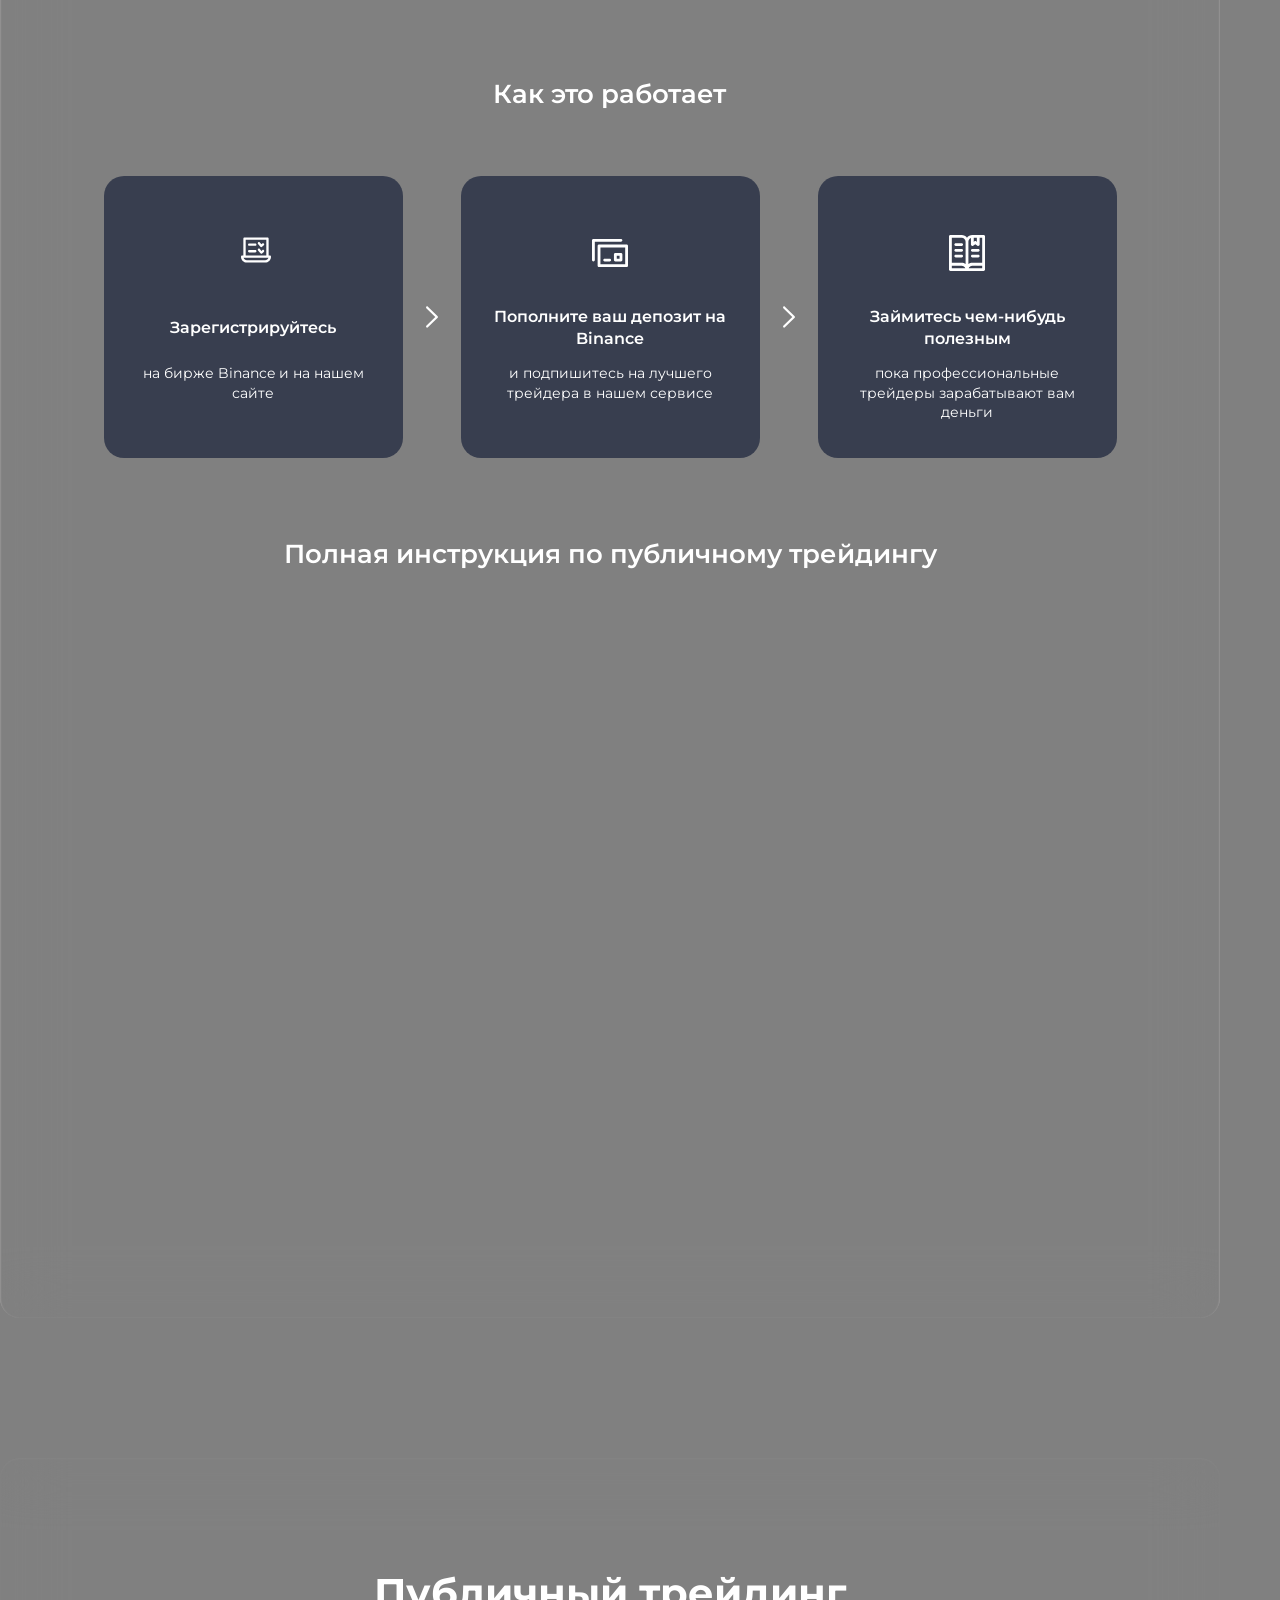
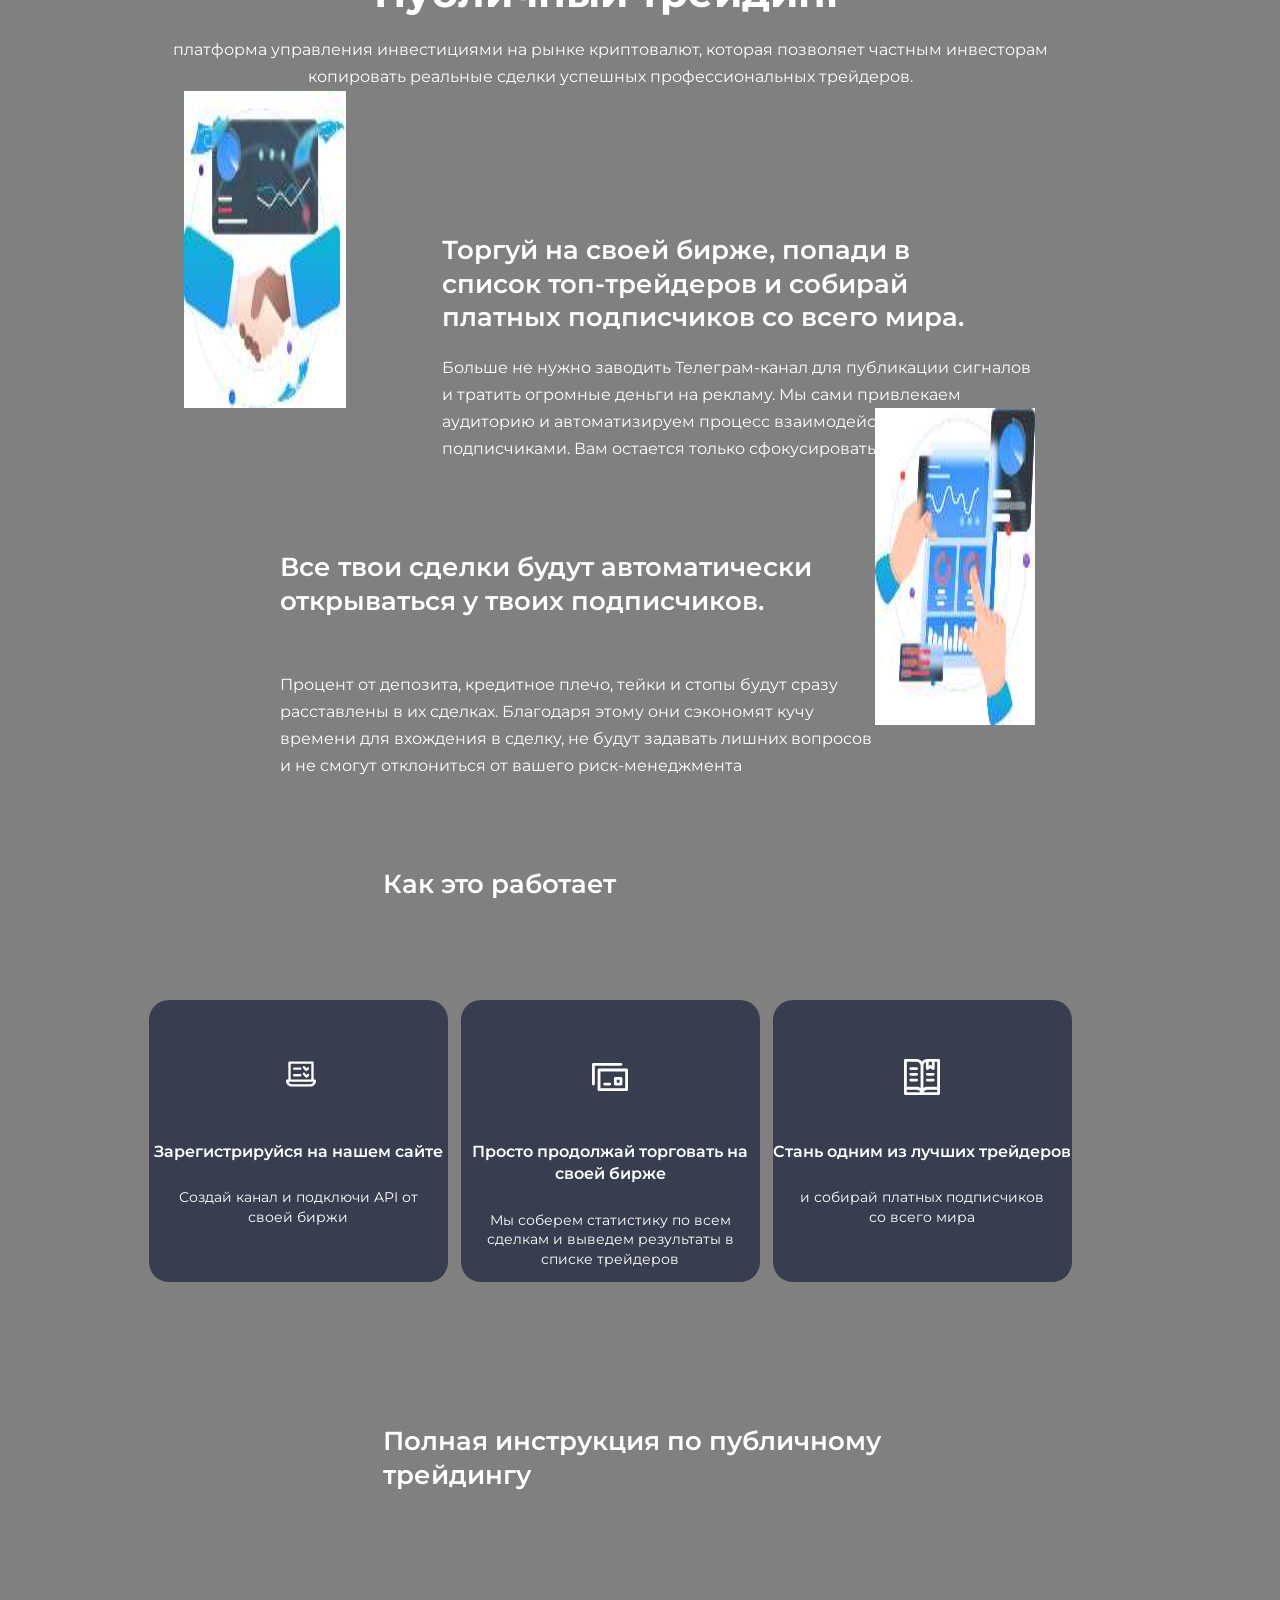
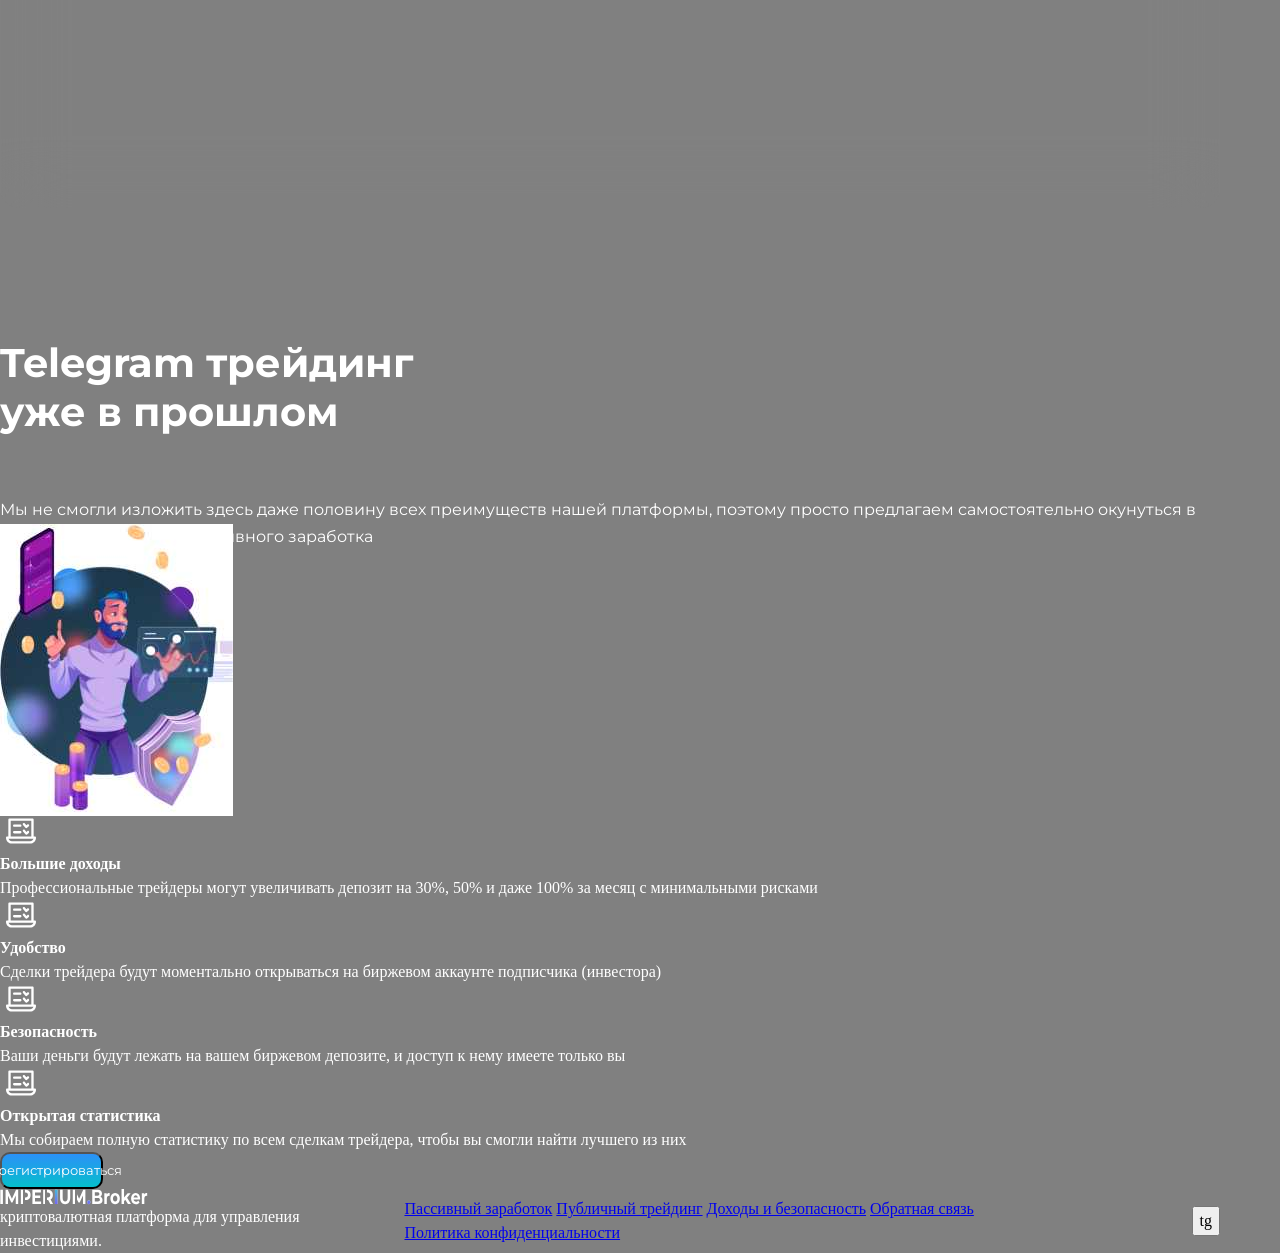
==== commit ba6ddfb9: "0.0001c" ====
--- a/broker.html
+++ b/broker.html
@@ -86,8 +86,8 @@
           </iframe>
         </section>
         <section class="publ-trade">
-          <h1 class="title title_h1">Публичный трейдинг</h1>
-          <p class="pass-income__descr">платформа управления инвестициями на рынке криптовалют,
+          <h1 class="title title-two_h1">Публичный трейдинг</h1>
+          <p class="passtwo-income__descr">платформа управления инвестициями на рынке криптовалют,
              которая позволяет частным инвесторам копировать реальные сделки успешных профессиональных трейдеров.</p>
           <div class="pass-income__list">
             <div class="card">
--- a/broker.css
+++ b/broker.css
@@ -258,7 +258,7 @@
 
  body {
   font-size: 4rem;
-  /* background-image: url(./picture/background.jpg); */
+  /* background-image: url(./svg/BG\ and\ elements.svg); */
   /* background-color: black; */
   background-color: gray;
   background-position: 0 0;
@@ -632,7 +632,40 @@
 .publ-trade {
   display: flex;
   flex-direction: column;
-}
+  align-items: center;
+  justify-content: space-between;
+  margin-top: calc(var(--size-base)*35);
+
+  box-shadow: inset 0 1px 2px hsla(0, 0%, 100%, 0.04);
+  border-radius: 20px;
+  backdrop-filter: blur(30px);
+  z-index: 1;
+}
+
+.title-two_h1 {
+  font-family: 'montserrat';
+  font-weight: 700;
+  height: calc(var(--size-base)*16.75);
+  width: calc(var(--size-base)*118.5);
+  font-size: 10rem;
+  line-height: 1.68em;
+  margin-top: calc(var(--size-base)*25.25);
+  text-align: center;
+}
+
+.passtwo-income__descr {
+  font-family: 'montserrat';
+  font-weight: 400;
+  height: calc(var(--size-base)*13.5);
+  width: calc(var(--size-base)*239);
+  font-size: 4rem;
+  line-height: 1.68em;
+  margin-top: calc(var(--size-base)*2.75);
+  text-align: center;
+}
+
+
+
 
 
 .tg-trade {
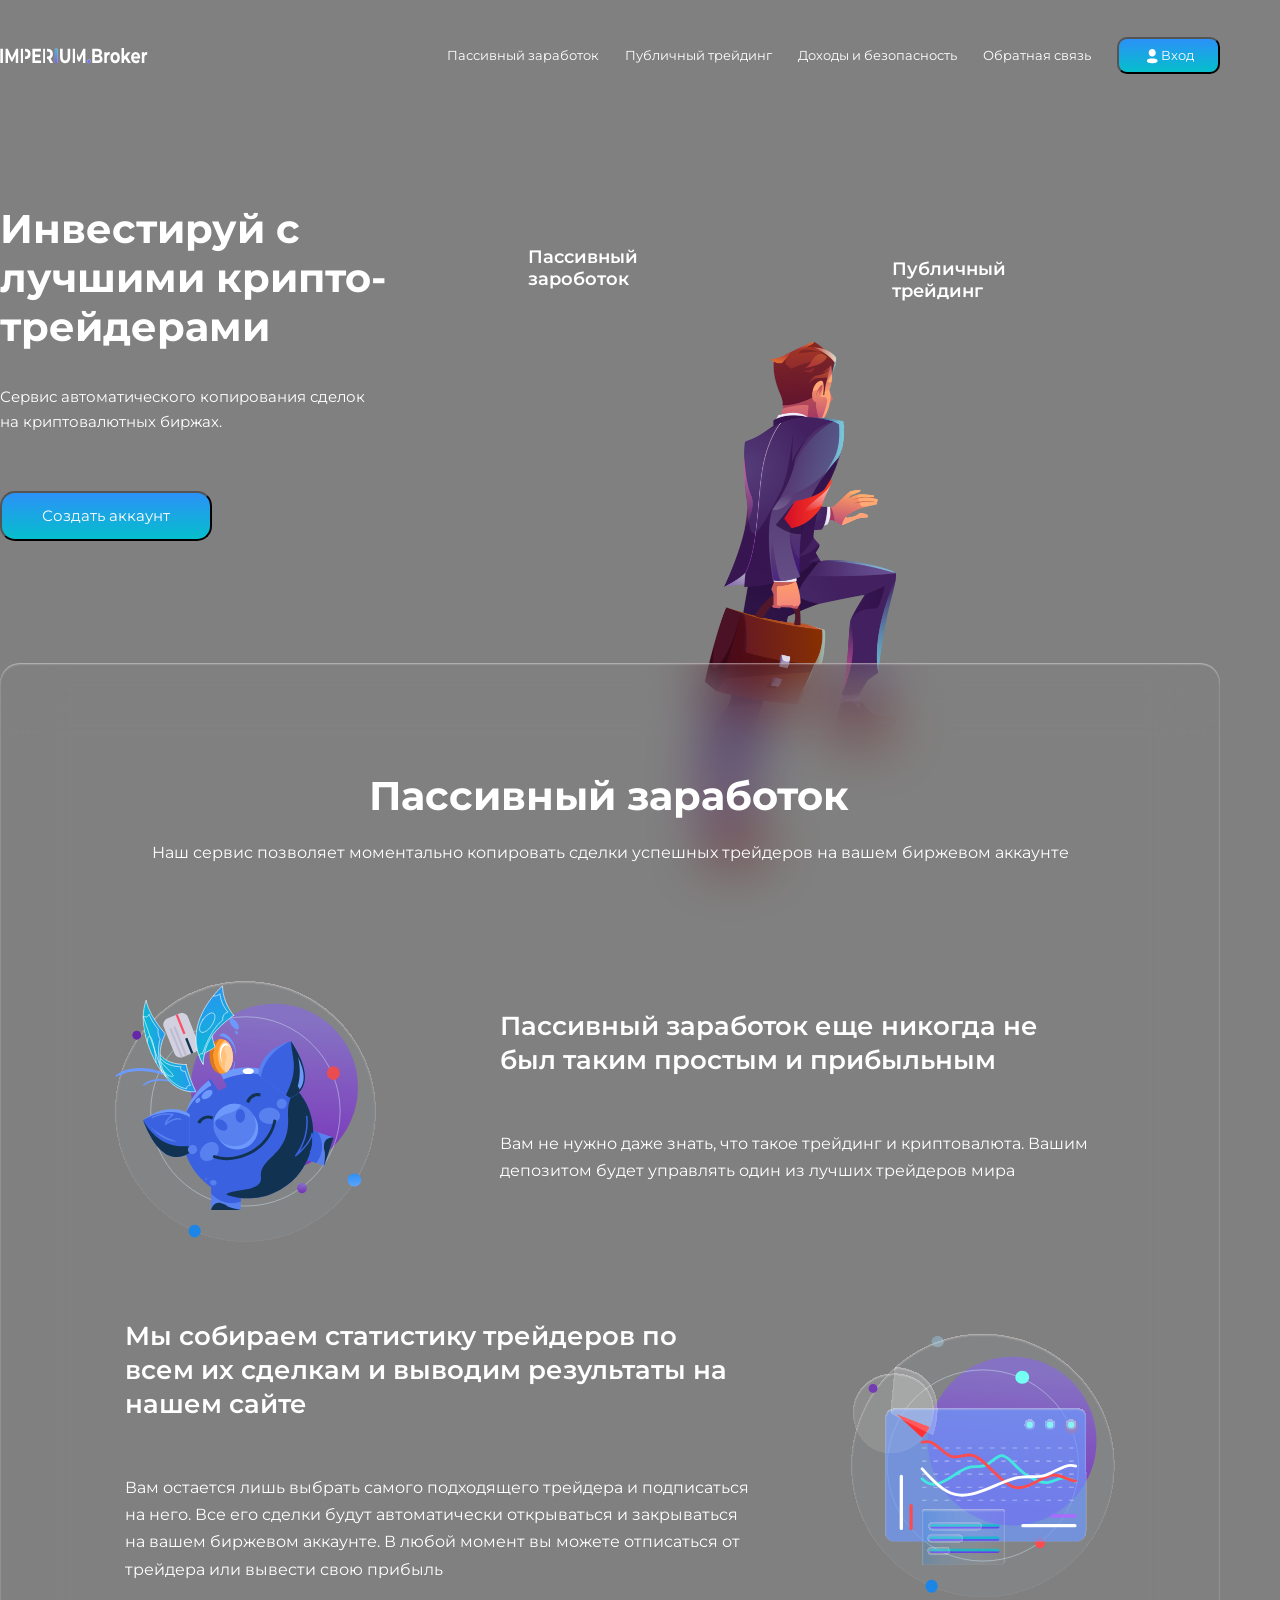
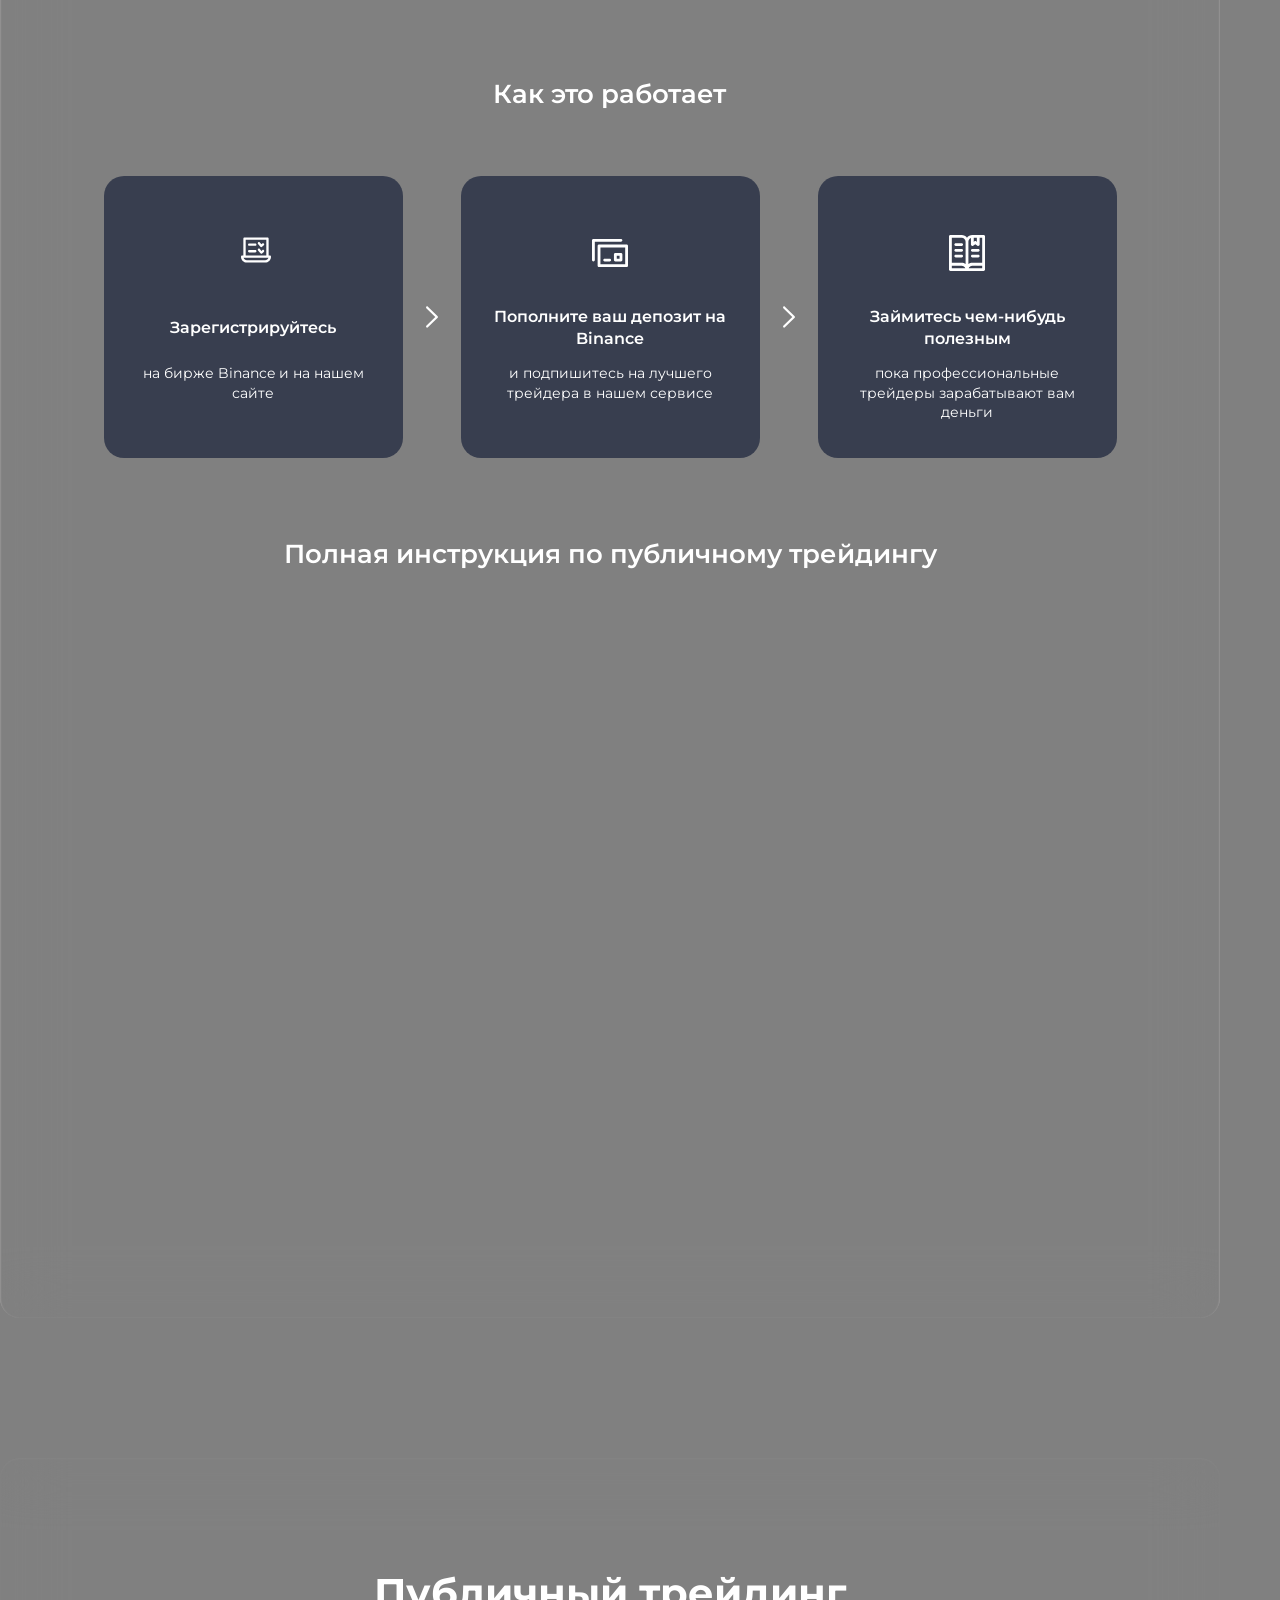
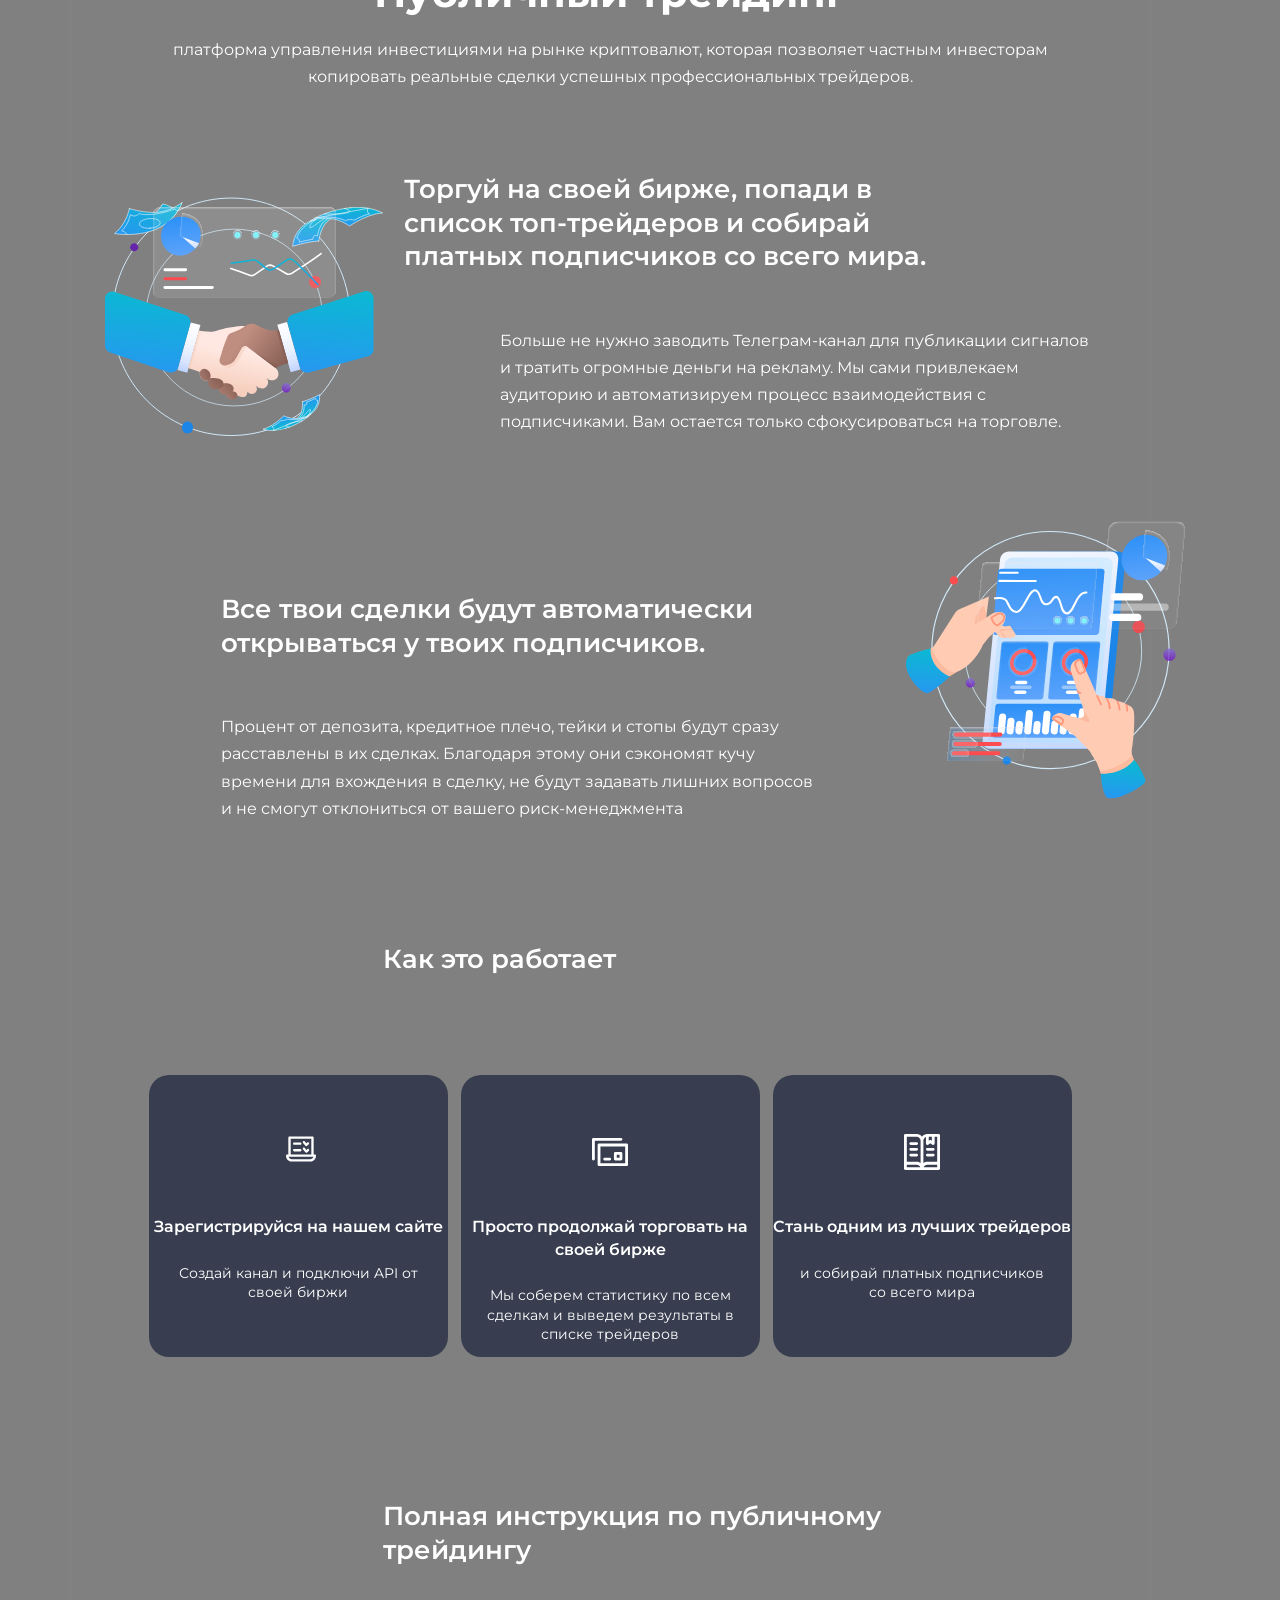
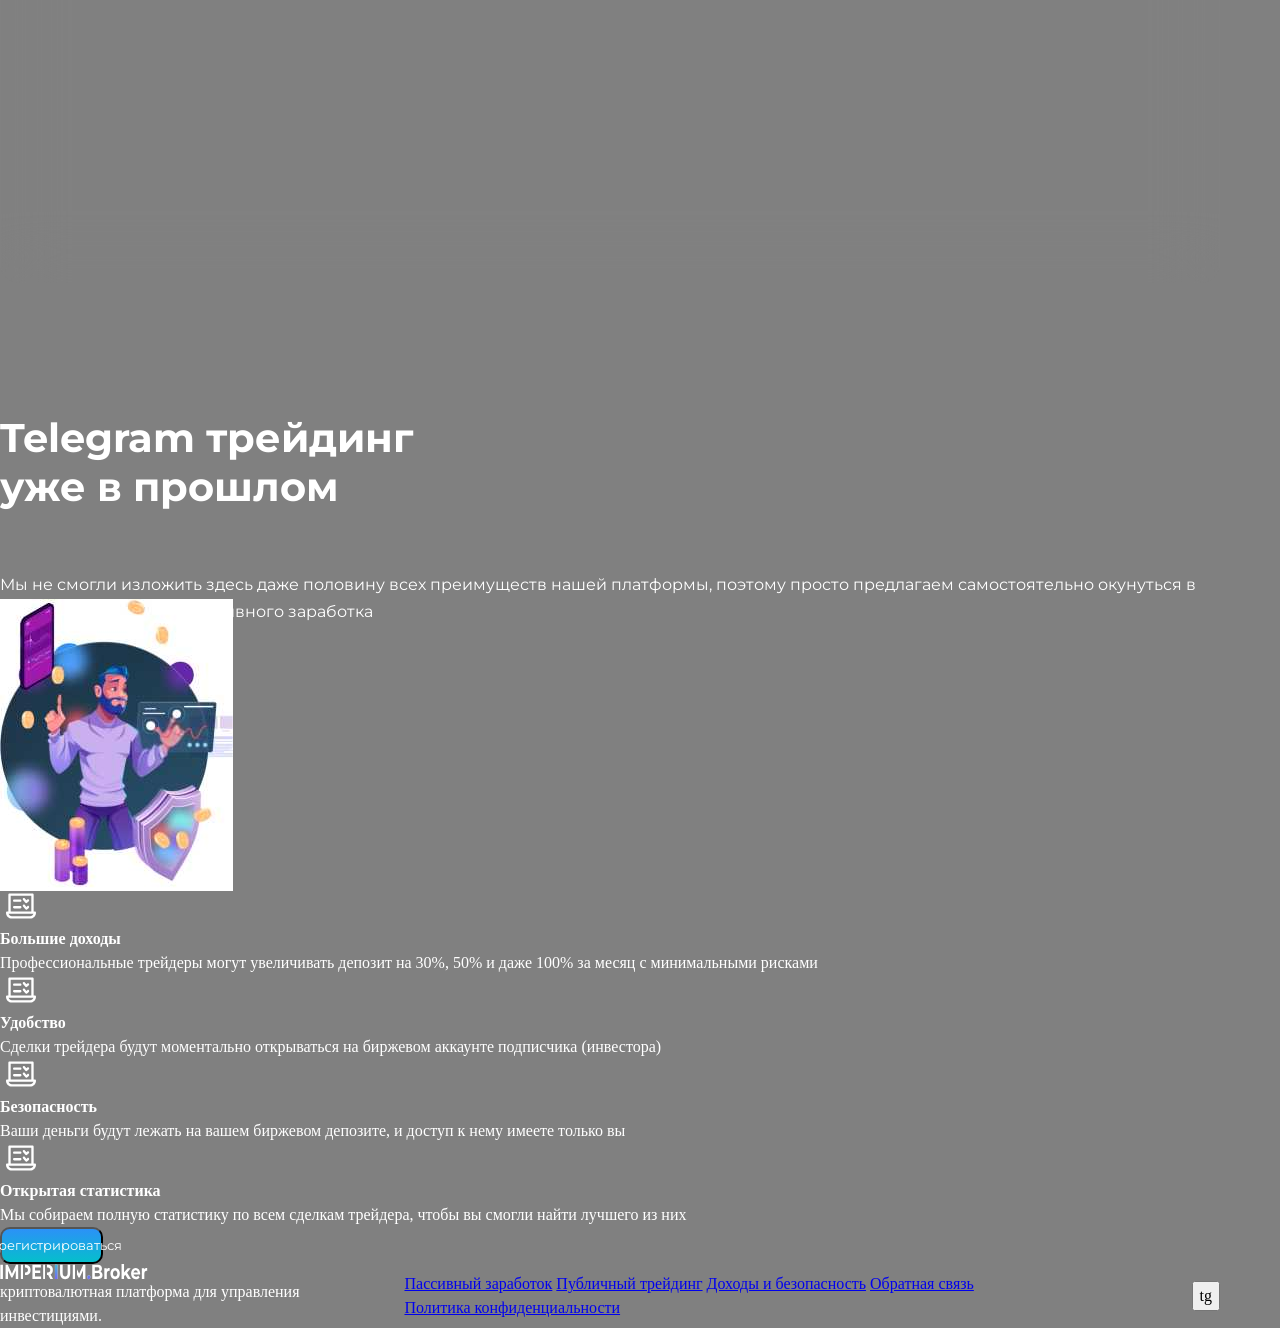
==== commit 5cdaf2f1: "0.0007a" ====
--- a/broker.html
+++ b/broker.html
@@ -92,17 +92,17 @@
           <div class="pass-income__list">
             <div class="card">
               <div class="card__content">
-                <h3 class="card__title">Торгуй на своей бирже, попади в список топ-трейдеров и собирай платных подписчиков со всего мира. </h3>
+                <h3 class="card-publ__title">Торгуй на своей бирже, попади в список топ-трейдеров и собирай платных подписчиков со всего мира. </h3>
                 <p class="card__descr">Больше не нужно заводить Телеграм-канал для публикации сигналов и тратить огромные деньги на рекламу. Мы сами привлекаем аудиторию и автоматизируем процесс взаимодействия с подписчиками. Вам остается только сфокусироваться на торговле.</p>
               </div>
-              <img src="/picture/publ-trade1.jpg" alt="Рукопожатие" class="card__image">
+              <img src="./svg/Ruki.svg" alt="Рукопожатие" class="card-three__image">
             </div>
             <div class="card card_direction_reverse">
               <div class="card__content">
                 <h3 class="card__title">Все твои сделки будут автоматически открываться у твоих подписчиков.</h3>
                 <p class="card__descr">Процент от депозита, кредитное плечо, тейки и стопы будут сразу расставлены в их сделках. Благодаря этому они сэкономят кучу времени для вхождения в сделку, не будут задавать лишних вопросов и не смогут отклониться от вашего риск-менеджмента</p>
               </div>
-              <img src="/picture/publ-trade2.jpg" alt="Планшет" class="card__image">
+              <img src="./svg/Planhet.svg" alt="Планшет" class="card-for__image">
             </div>
           </div>
           <h3 class="card__title">Как это работает</h3>
--- a/broker.css
+++ b/broker.css
@@ -664,7 +664,32 @@
   text-align: center;
 }
 
-
+.card-three__image {
+  width: 279px;
+  height: 279px;
+  margin-top: calc(var(--size-base)*20.1);
+  position: relative;
+  left: -20px;
+}
+
+.card-for__image {
+  width: 279px;
+  height: 279px;
+  margin-top: calc(var(--size-base)*17.75);
+  position: relative;
+  left: 90px;
+}
+
+.card-publ__title {
+  font-family: 'montserrat';
+  font-weight: 600;
+  height: calc(var(--size-base)*25.5);
+  width: calc(var(--size-base)*137.75);
+  font-size: 6.5rem;
+  line-height: 1.3em;
+  margin-top: calc(var(--size-base)*20.5);
+  margin-left: calc(var(--size-base)*22,5);
+}
 
 
 
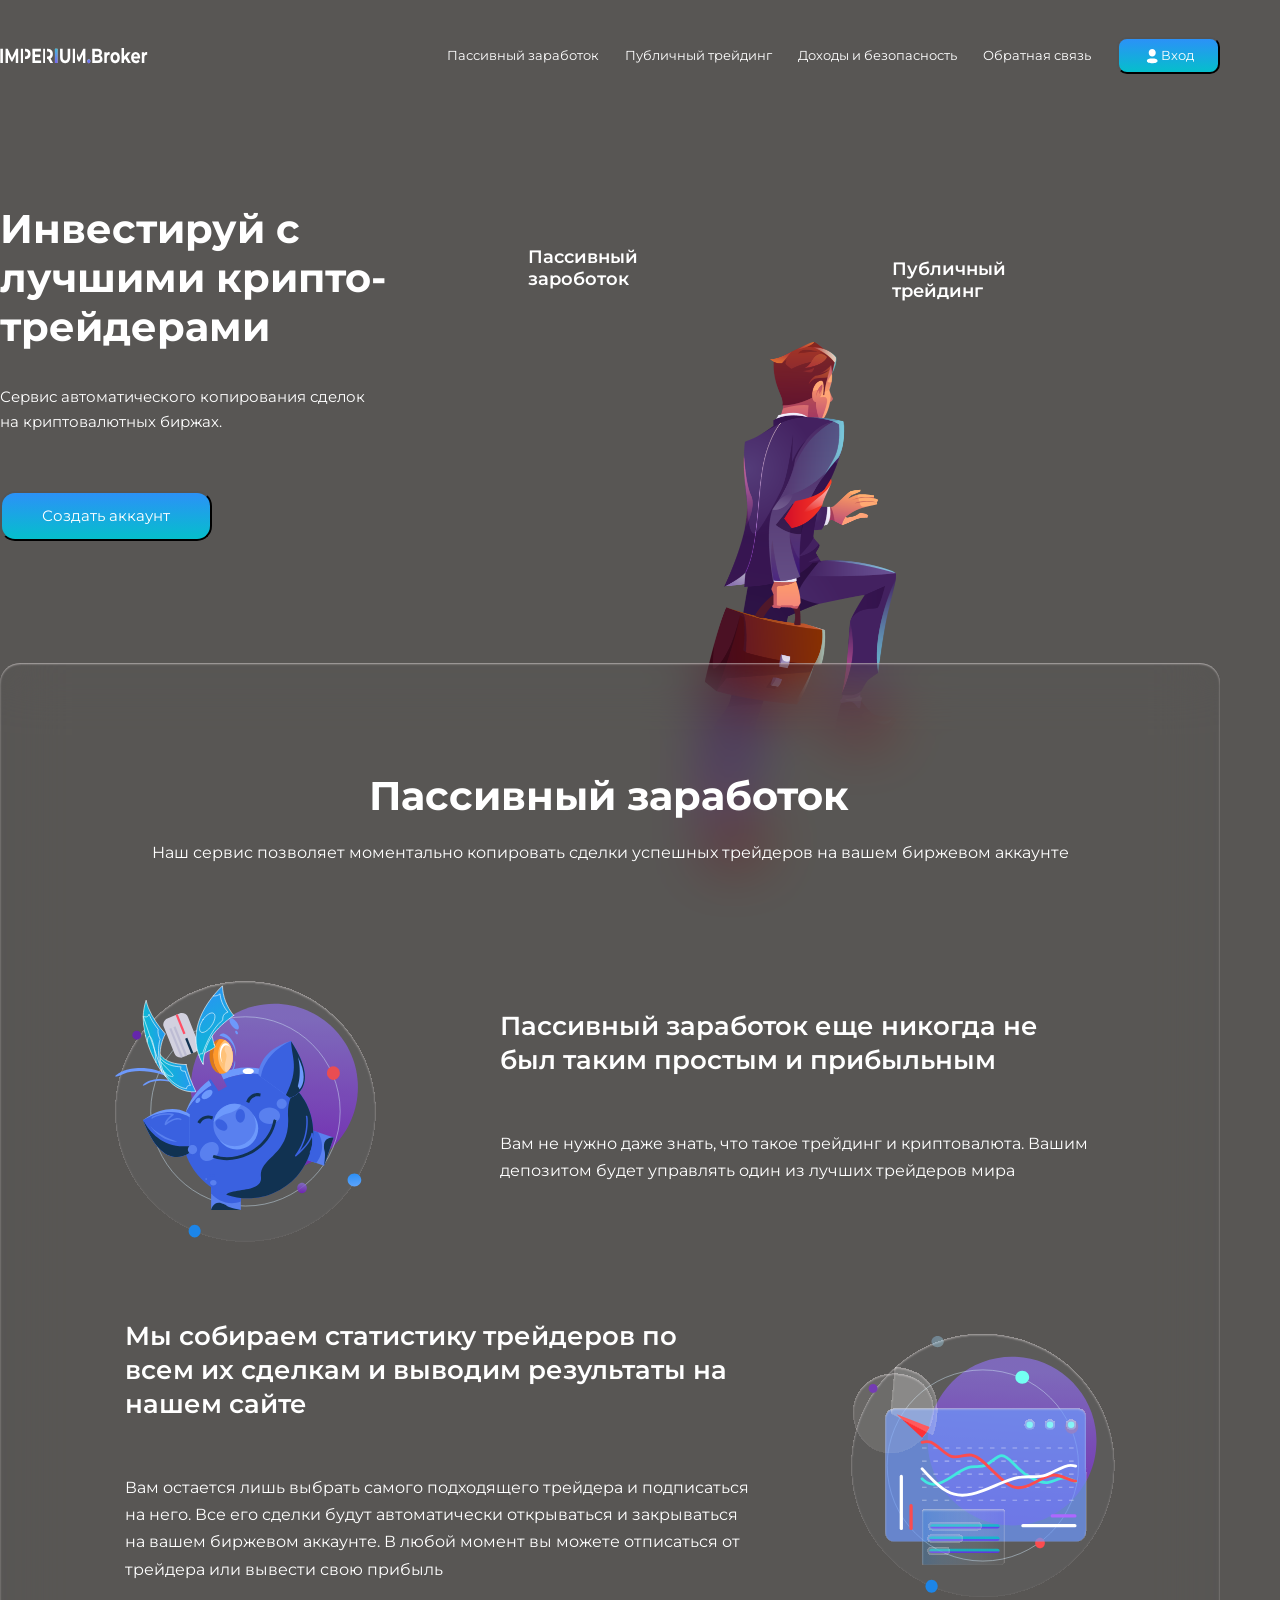
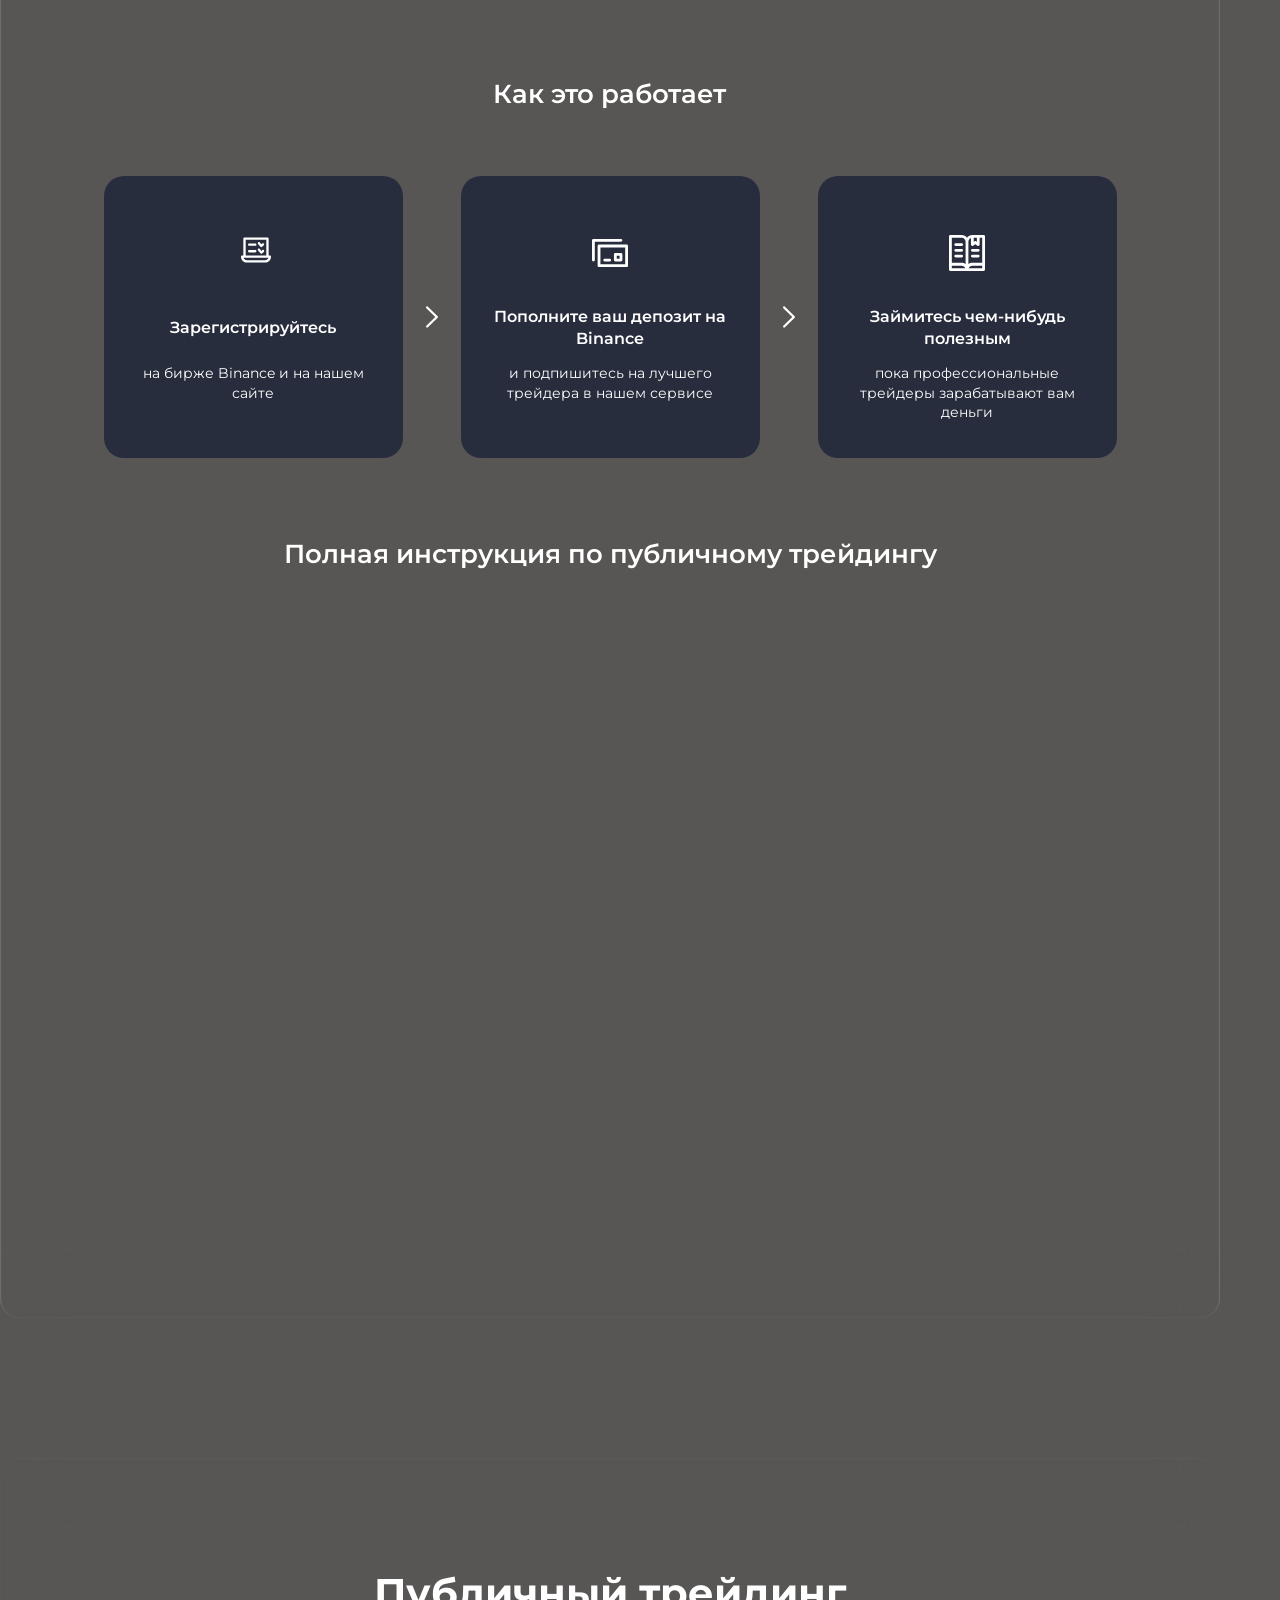
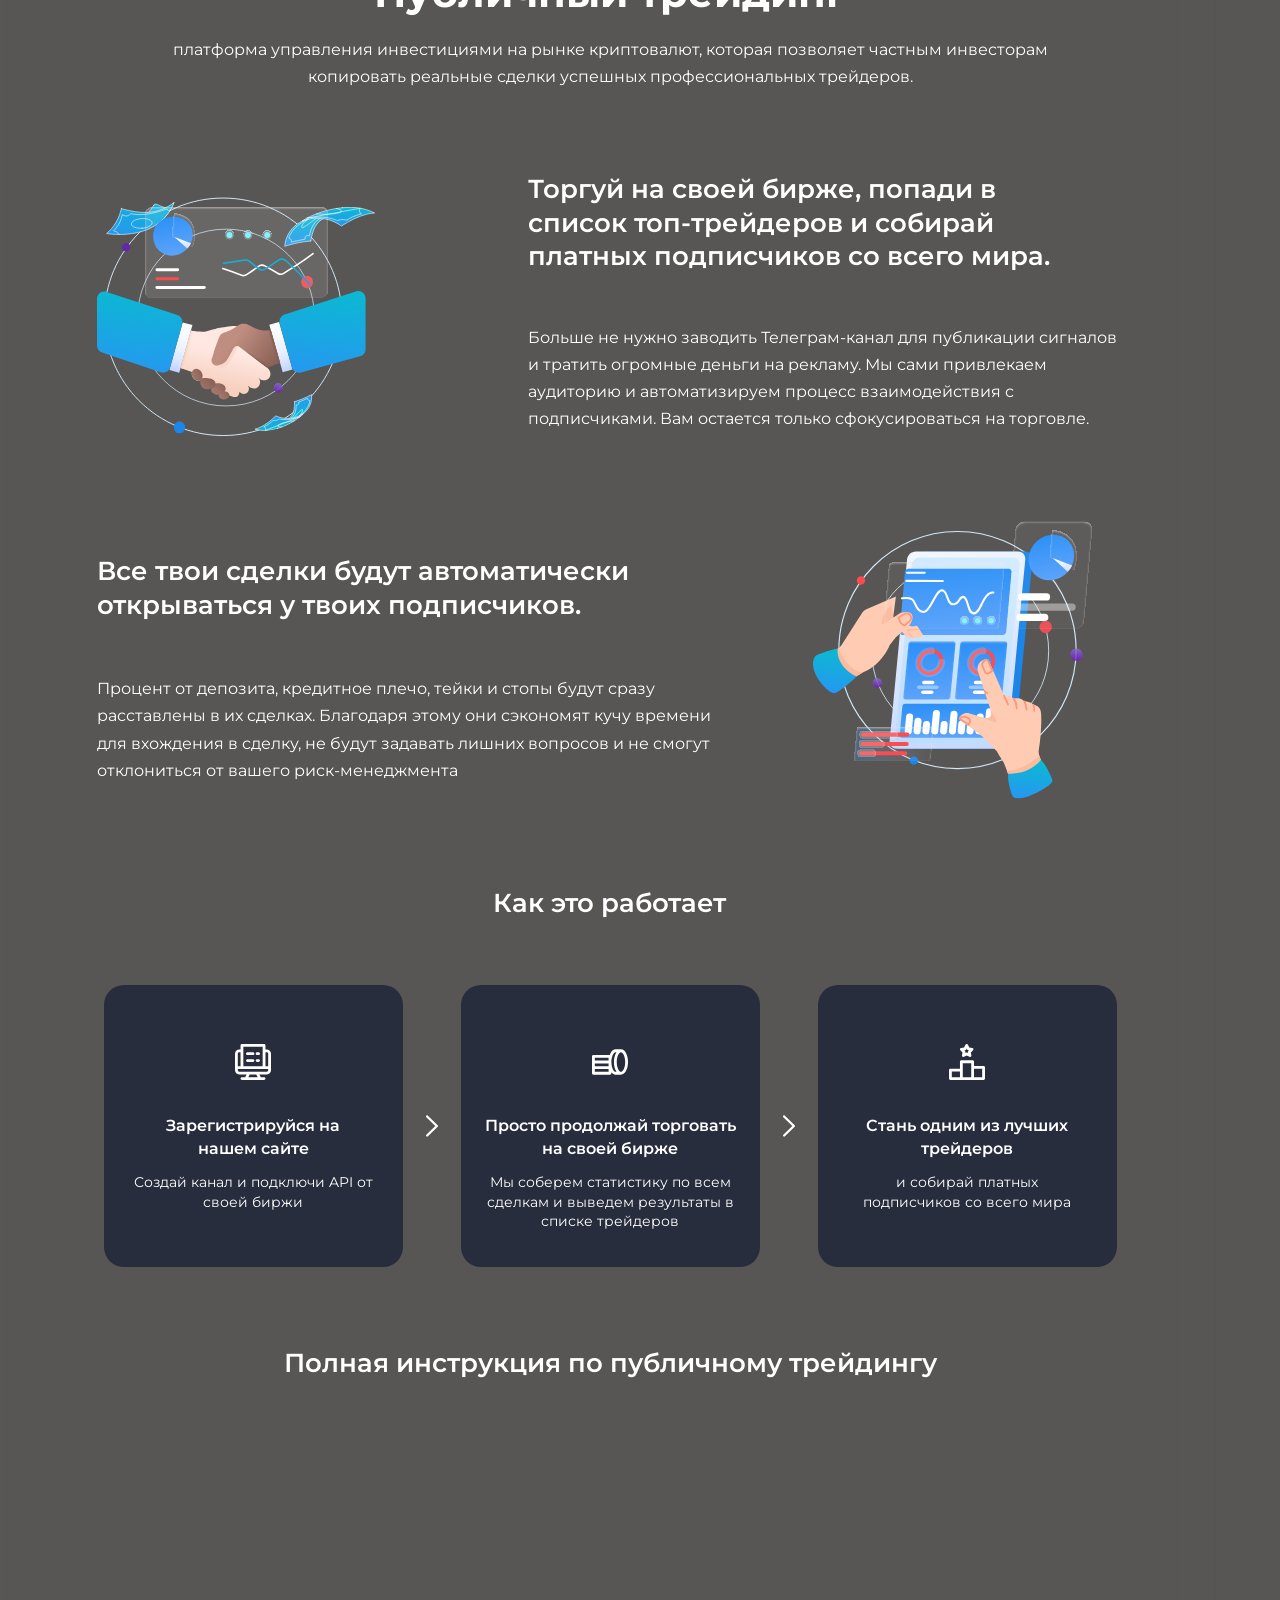
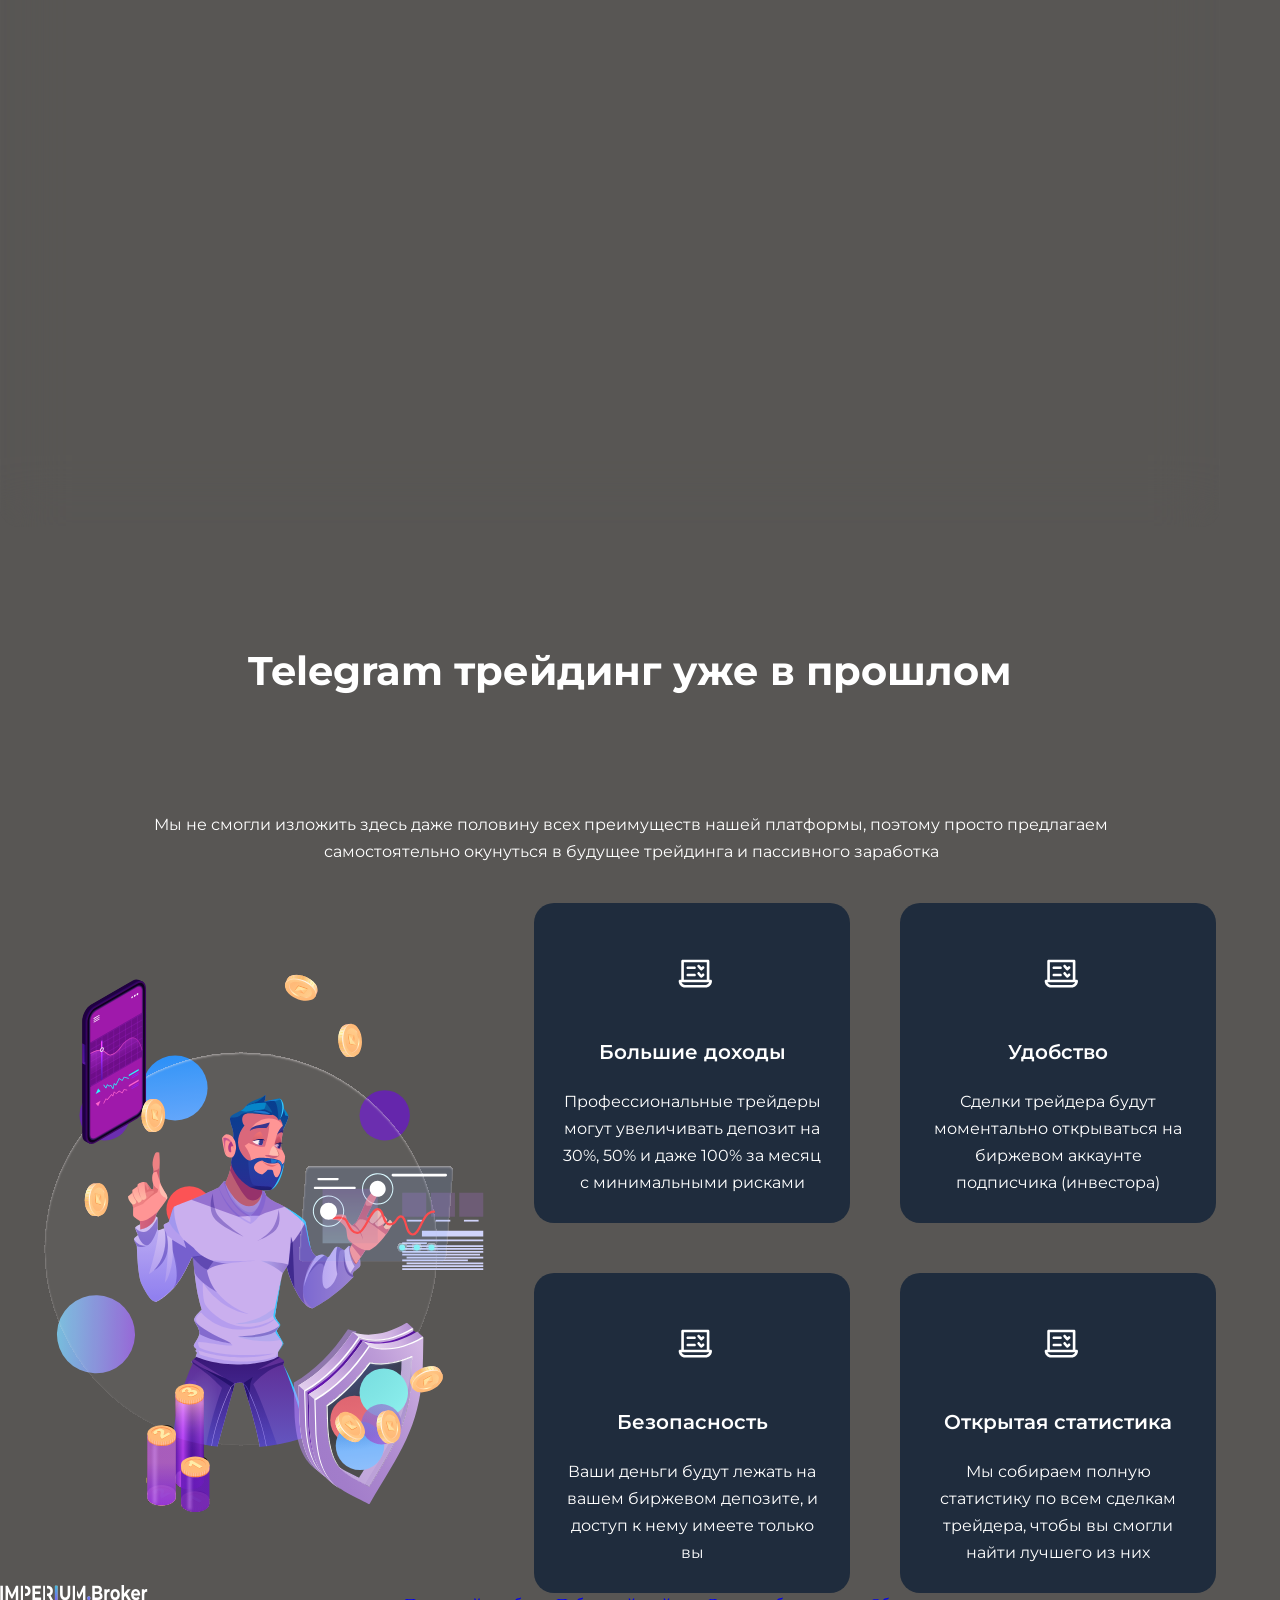
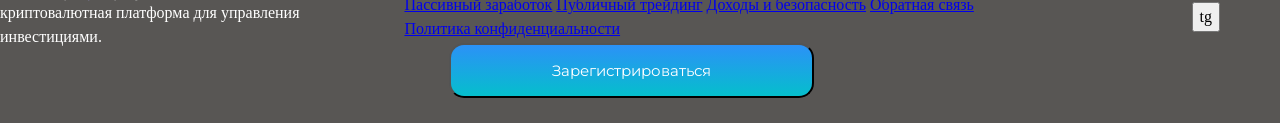
==== commit a407c82c: "0.0008c" ====
--- a/broker.html
+++ b/broker.html
@@ -93,73 +93,79 @@
             <div class="card">
               <div class="card__content">
                 <h3 class="card-publ__title">Торгуй на своей бирже, попади в список топ-трейдеров и собирай платных подписчиков со всего мира. </h3>
-                <p class="card__descr">Больше не нужно заводить Телеграм-канал для публикации сигналов и тратить огромные деньги на рекламу. Мы сами привлекаем аудиторию и автоматизируем процесс взаимодействия с подписчиками. Вам остается только сфокусироваться на торговле.</p>
+                <p class="card-publ__descr">Больше не нужно заводить Телеграм-канал для публикации сигналов и тратить огромные деньги на рекламу. Мы сами привлекаем аудиторию и автоматизируем процесс взаимодействия с подписчиками. Вам остается только сфокусироваться на торговле.</p>
               </div>
               <img src="./svg/Ruki.svg" alt="Рукопожатие" class="card-three__image">
             </div>
             <div class="card card_direction_reverse">
               <div class="card__content">
-                <h3 class="card__title">Все твои сделки будут автоматически открываться у твоих подписчиков.</h3>
-                <p class="card__descr">Процент от депозита, кредитное плечо, тейки и стопы будут сразу расставлены в их сделках. Благодаря этому они сэкономят кучу времени для вхождения в сделку, не будут задавать лишних вопросов и не смогут отклониться от вашего риск-менеджмента</p>
+                <h3 class="card-reversepupl__title">Все твои сделки будут автоматически открываться у твоих подписчиков.</h3>
+                <p class="card-reversepupl__descr">Процент от депозита, кредитное плечо, тейки и стопы будут сразу расставлены в их сделках. Благодаря этому они сэкономят кучу времени для вхождения в сделку, не будут задавать лишних вопросов и не смогут отклониться от вашего риск-менеджмента</p>
               </div>
               <img src="./svg/Planhet.svg" alt="Планшет" class="card-for__image">
             </div>
           </div>
-          <h3 class="card__title">Как это работает</h3>
+          <h3 class="card-howtwo__title">Как это работает</h3>
             <div class="card-how__work">
               <article class="how__work">
-                <img src="/svg/Icons.svg" alt="Иконка" class="icona">
-                <h4 class="work__card">Зарегистрируйся на 
-                  нашем сайте</h4>
-                <p class="work-card__descr">Создай канал и подключи API от своей биржи</p>
+                <img src="/svg/komp.svg" alt="Иконка" class="icona">
+                <h4 class="work-two__card"><span>Зарегистрируйся на</span><br> 
+                  <span>нашем сайте</span></h4>
+                <p class="work-cardtwo__descr">Создай канал и подключи API от своей биржи</p>
               </article>
+              <img src="./svg/Right.svg" alt="Стрелка" class="strela">
               <article class="how__work">
-                <img src="/svg/Icons-1.svg" alt="Иконка" class="icona">
-                <h4 class="work__card">Просто продолжай торговать на своей бирже</h4>
-                <p class="work-card__descr">Мы соберем статистику по всем сделкам и выведем результаты в списке трейдеров</p>
+                <img src="/svg/monetki.svg" alt="Иконка" class="icona">
+                <h4 class="work-two__card">Просто продолжай торговать на своей бирже</h4>
+                <p class="work-cardtwo__descr">Мы соберем статистику по всем сделкам и выведем результаты в списке трейдеров</p>
               </article>
+              <img src="./svg/Right.svg" alt="Стрелка" class="strela">
               <article class="how__work">
-                <img src="/svg/Vector.svg" alt="Иконка" class="icona">
-                <h4 class="work__card">Стань одним из лучших трейдеров</h4>
-                <p class="work-card__descr"> и собирай платных 
-                  подписчиков со всего мира</p>
+                <img src="/svg/mesta.svg" alt="Иконка" class="icona">
+                <h4 class="work-two__card">Стань одним из лучших трейдеров</h4>
+                <p class="work-cardtwo__descr"><span>и собирай платных</span><br>
+                  <span>подписчиков со всего мира</span></p>
               </article>
             </div>
-          <h3 class="card__title">Полная инструкция по публичному трейдингу</h3>
-          <iframe width="560" height="315" src="https://www.youtube.com/embed/ZHgyQGoeaB0?si=SyoJgp_qqMUG8dXv" 
-          title="YouTube video player" frameborder="0" allow="accelerometer; autoplay; clipboard-write; encrypted-media; gyroscope; picture-in-picture; web-share" referrerpolicy="strict-origin-when-cross-origin" allowfullscreen>
-          </iframe>
+            <h3 class="card-two__title">Полная инструкция по публичному трейдингу</h3>
+            <iframe width="1012" height="583" src="https://www.youtube.com/embed/ZHgyQGoeaB0?si=SyoJgp_qqMUG8dXv" class="video-trade"
+            title="YouTube video player" frameborder="0" allow="accelerometer; autoplay; clipboard-write; encrypted-media; gyroscope; picture-in-picture; web-share" referrerpolicy="strict-origin-when-cross-origin" allowfullscreen>
+            </iframe>
         </section>
         <section class="tg-trade">
-          <h1 class="title title_h1">Telegram трейдинг уже в прошлом</h1>
-          <p class="pass-income__descr">Мы не смогли изложить здесь даже половину всех преимуществ нашей платформы, поэтому просто предлагаем самостоятельно окунуться в будущее трейдинга и пассивного заработка</p>
-          <article class="tg-trade__article">
-            <img src="/picture/tg-trading.jpg" alt="Мужик">
-          </article>
-          <article class="tg-trade__article">
-            <img src="/svg/Icons.svg" alt="Иконка">
-            <h4 class="tg-trade__card">Большие доходы</h4>
-            <p class="tg-trade__descr">Профессиональные трейдеры могут увеличивать депозит на 30%, 50% и даже 100% за месяц с минимальными рисками</p>
-          </article>
-          <article class="tg-trade__article">
-            <img src="/svg/Icons.svg" alt="Иконка">
-            <h4 class="tg-trade__card">Удобство</h4>
-            <p class="tg-trade__descr">Сделки трейдера будут моментально открываться на биржевом аккаунте подписчика (инвестора)</p>
-          </article>
-          <article class="tg-trade__article">
-            <img src="/svg/Icons.svg" alt="Иконка">
-            <h4 class="tg-trade__card">Безопасность</h4>
-            <p class="tg-trade__descr">Ваши деньги будут лежать на вашем биржевом депозите,
-              и доступ к нему имеете 
-              только вы</p>
-          </article>
-          <article class="tg-trade__article">
-            <img src="/svg/Icons.svg" alt="Иконка">
-            <h4 class="tg-trade__card">Открытая статистика</h4>
-            <p class="tg-trade__descr">Мы собираем полную статистику по всем сделкам трейдера, чтобы вы смогли найти лучшего из них</p>
-          </article>
+          <h1 class="title-tg">Telegram трейдинг уже в прошлом</h1>
+          <p class="pass-tg__descr">Мы не смогли изложить здесь даже половину всех преимуществ нашей платформы, поэтому просто предлагаем самостоятельно окунуться в будущее трейдинга и пассивного заработка</p>
+          <div class="tg-trade__cards">
+            <article class="tg-trade__art">
+              <img src="./svg/tg-man_trade.svg" alt="Мужик" class="tg-img">
+            </article>
+            <div class="tg-trade__content">
+              <article class="tg-trade__article">
+                <img src="/svg/Icons.svg" alt="Иконка" class="icona-two">
+                <h4 class="tg-trade__card">Большие доходы</h4>
+                <p class="tg-trade__descr">Профессиональные трейдеры могут увеличивать депозит на 30%, 50% и даже 100% за месяц с минимальными рисками</p>
+              </article>
+              <article class="tg-trade__article">
+                <img src="/svg/Icons.svg" alt="Иконка" class="icona-two">
+                <h4 class="tg-trade__card">Удобство</h4>
+                <p class="tg-trade__descr">Сделки трейдера будут моментально открываться на биржевом аккаунте подписчика (инвестора)</p>
+              </article>
+              <article class="tg-trade__article">
+                <img src="/svg/Icons.svg" alt="Иконка" class="icona-two">
+                <h4 class="tg-trade__card">Безопасность</h4>
+                <p class="tg-trade__descr">Ваши деньги будут лежать на вашем биржевом депозите,
+                  и доступ к нему имеете 
+                  только вы</p>
+              </article>
+              <article class="tg-trade__article">
+                <img src="/svg/Icons.svg" alt="Иконка" class="icona-two">
+                <h4 class="tg-trade__card">Открытая статистика</h4>
+                <p class="tg-trade__descr">Мы собираем полную статистику по всем сделкам трейдера, чтобы вы смогли найти лучшего из них</p>
+              </article>
+            </div>
+          </div>
           <div class="header__actions">
-            <button class="btn btn_primary">Зарегистрироваться</button>
+            <button class="btn-tg__trade">Зарегистрироваться</button>
           </div>
         </section>
         <footer class="footer">
--- a/broker.css
+++ b/broker.css
@@ -260,15 +260,20 @@
   font-size: 4rem;
   /* background-image: url(./svg/BG\ and\ elements.svg); */
   /* background-color: black; */
-  background-color: gray;
+  /* background-color: gray; */
+  background-color: rgb(88, 86, 84);
   background-position: 0 0;
   color: var(--white-font);
+  /* display: flex;
+  flex-direction: column;
+  height: 100vh; */
  }
 
  
 .page {
   display: flex;
   flex-direction: column;
+  /* flex-shrink: 1; */
 
 }
 
@@ -287,7 +292,7 @@
   align-items: center;
   color: var(--white-font);
   margin-top: calc(var(--size-base)*9.25);
-
+  /* flex-shrink: 0; */
 
 }
 
@@ -372,7 +377,6 @@
   border-radius: 15px;
   background-image: linear-gradient(var(--grad-1), var(--grad-2));
   margin-top: calc(var(--size-base)*14.25)
-
 }
 
 .first-display {
@@ -642,6 +646,10 @@
   z-index: 1;
 }
 
+/* .pass-income__list {
+
+} */
+
 .title-two_h1 {
   font-family: 'montserrat';
   font-weight: 700;
@@ -669,7 +677,7 @@
   height: 279px;
   margin-top: calc(var(--size-base)*20.1);
   position: relative;
-  left: -20px;
+  /* left: -30px; */
 }
 
 .card-for__image {
@@ -688,19 +696,175 @@
   font-size: 6.5rem;
   line-height: 1.3em;
   margin-top: calc(var(--size-base)*20.5);
-  margin-left: calc(var(--size-base)*22,5);
-}
-
-
+  margin-left: calc(var(--size-base)*38);
+}
+
+.card-publ__descr {
+  font-family: 'montserrat';
+  font-weight: 400;
+  height: calc(var(--size-base)*27);
+  width: calc(var(--size-base)*148.75);
+  font-size: 4rem;
+  line-height: 1.7em;
+  margin-top: calc(var(--size-base)*12.25);
+  margin-left: calc(var(--size-base)*38);
+}
+
+.card-reversepupl__title {
+  font-family: 'montserrat';
+  font-weight: 600;
+  height: calc(var(--size-base)*17);
+  width: calc(var(--size-base)*156.5);
+  font-size: 6.5rem;
+  line-height: 1.3em;
+  margin-top: calc(var(--size-base)*26.25);
+  /* margin-left: calc(var(--size-base)*26); */
+}
+
+.card-reversepupl__descr {
+  font-family: 'montserrat';
+  font-weight: 400;
+  height: calc(var(--size-base)*27);
+  width: calc(var(--size-base)*156.5);
+  font-size: 4rem;
+  line-height: 1.7em;
+  margin-top: calc(var(--size-base)*13);
+}
+
+.card-howtwo__title {
+  font-family: 'montserrat';
+  font-weight: 600;
+  height: calc(var(--size-base)*8.5);
+  width: calc(var(--size-base)*58.5);
+  font-size: 6.5rem;
+  line-height: 1.3em;
+  margin-top: calc(var(--size-base)*21.75);
+}
 
 .tg-trade {
   display: flex;
   flex-direction: column;
-}
+  justify-content: space-between;
+  align-items: center;
+  height: calc(var(--size-base)*246.25);
+  width: calc(var(--size-base)*293.5);
+  margin-left: calc(var(--size-base)*11);
+}
+
+.title-tg {
+  font-family: 'montserrat';
+  font-weight: 700;
+  height: calc(var(--size-base)*16.75);
+  width: calc(var(--size-base)*191.5);
+  font-size: 10rem;
+  line-height: 1.22em;
+  margin-top: calc(var(--size-base)*30);
+  margin-bottom: calc(var(--size-base)*26);
+  /* margin-left: calc(var(--size-base)*56.75); */
+  /* justify-content: center; */
+  /* align-items: center; */
+}
+
+.pass-tg__descr {
+  font-family: 'montserrat';
+  font-weight: 400;
+  height: calc(var(--size-base)*12.5);
+  width: calc(var(--size-base)*239);
+  font-size: 4rem;
+  line-height: 1.7em;
+  margin-top: calc(var(--size-base)*2.75);
+  text-align: center;
+}
+
+.tg-trade__cards {
+  display: flex;
+  align-items: center;
+  justify-content: space-between;
+  margin-top: calc(var(--size-base)*10.5);
+  gap: 50px;
+  /* margin-bottom: calc(var(--size-base)*10); */
+}
+
+.tg-trade__content {
+  flex: 1.5;
+  display: flex;
+  flex-wrap: wrap;
+  /* justify-content: space-between; */
+  gap: 50px;
+}
+
+.tg-img {
+  height: calc(var(--size-base)*144.25);
+  width: calc(var(--size-base)*110);
+}
+
+.tg-trade__article {
+  width: 316px;
+  height: 320px;
+  display: flex;
+  flex-direction: column;
+  background-color: hsla(214, 33%, 18%, 1);
+  border-radius: 20px;
+  align-items: center;
+  /* justify-content: space-between; */
+}
+
+.icona-two {
+  width: 40px;
+  height: 40px;
+  margin-top: calc(var(--size-base)*13.5);
+}
+
+.tg-trade__card {
+  font-family: 'montserrat';
+  font-weight: 600;
+  height: calc(var(--size-base)*6.5);
+  font-size: 5rem;
+  line-height: 1.3em;
+  margin-top: calc(var(--size-base)*10.5);
+  text-align: center;
+}
+
+.tg-trade__descr {
+  font-family: 'montserrat';
+  font-weight: 400;
+  width: calc(var(--size-base)*67);
+  font-size: 4rem;
+  line-height: 1.7em;
+  margin-top: calc(var(--size-base)*5.75);
+  text-align: center;
+}
+
+.btn-tg__trade {
+  display: flex;
+  align-items: center;
+  justify-content: center;
+  height: 55px;
+  width: 365px;
+  color: var( --white-font);
+  font-family: 'montserrat';
+  font-weight: 500;
+  line-height: 1.67em;
+
+  font-size: 3.75rem;
+
+  border-radius: 15px;
+  background-image: linear-gradient(var(--grad-1), var(--grad-2));
+  margin-top: calc(var(--size-base)*12.5)
+}
+
+
+
+
 
 .footer {
   display: flex;
   flex-direction: row;
   justify-content: space-between;
   align-items: center;
+  /* position: absolute; */
+  width: 100%;
+  height: calc(var(--size-base)*52.75);
+  /* bottom: 0;
+  flex-shrink: 0; */
 }
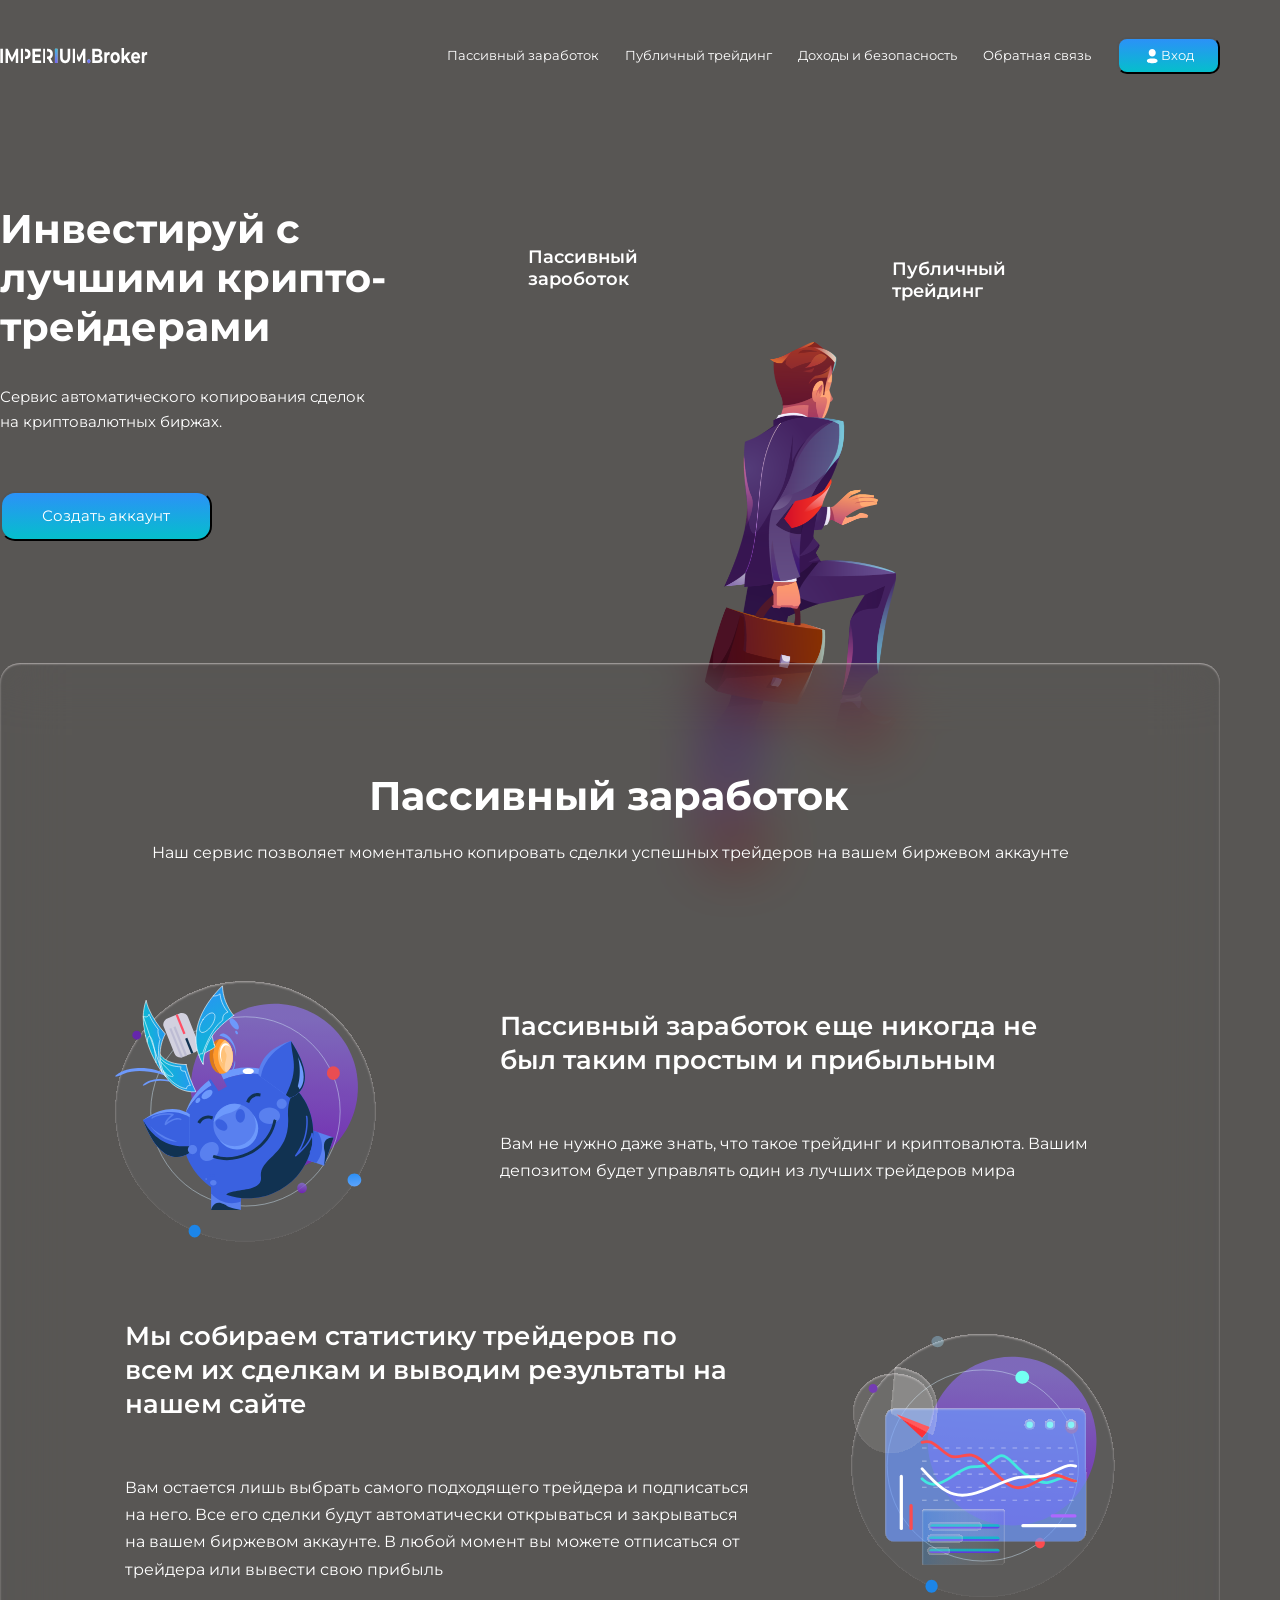
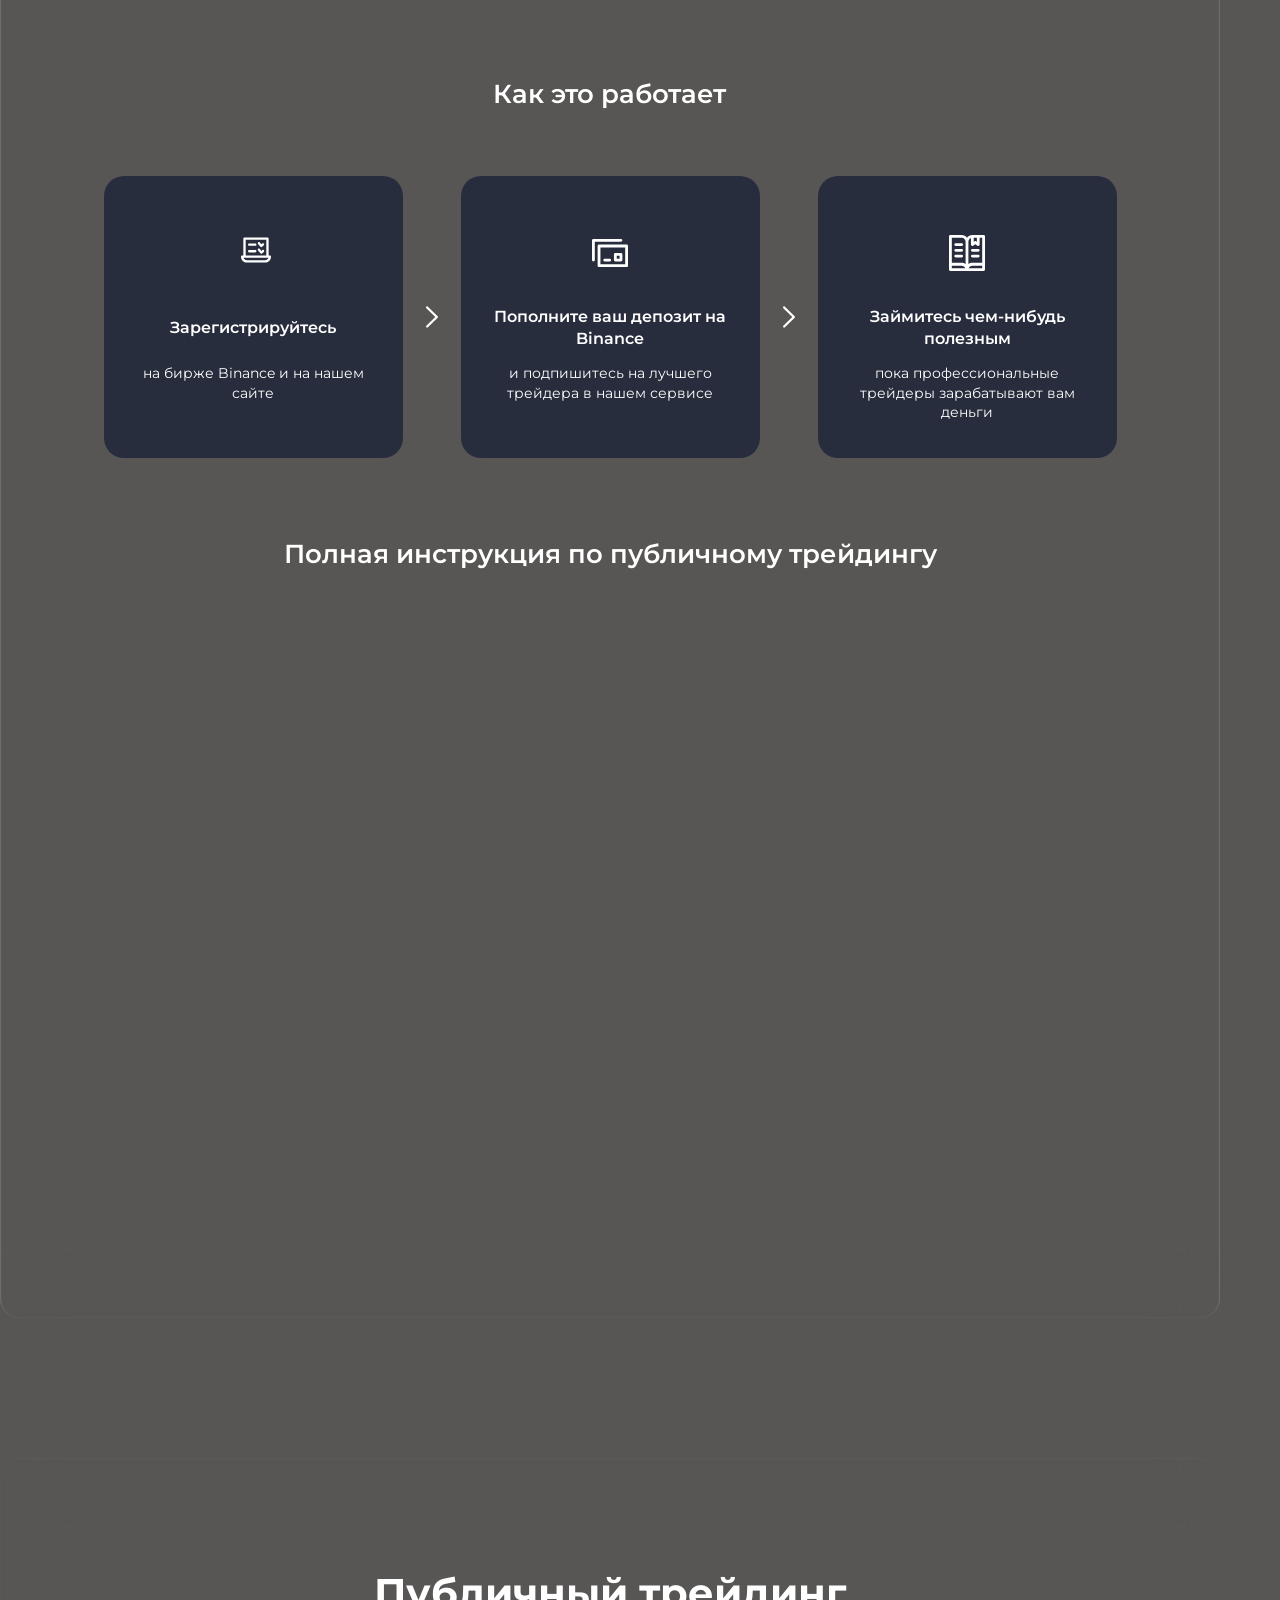
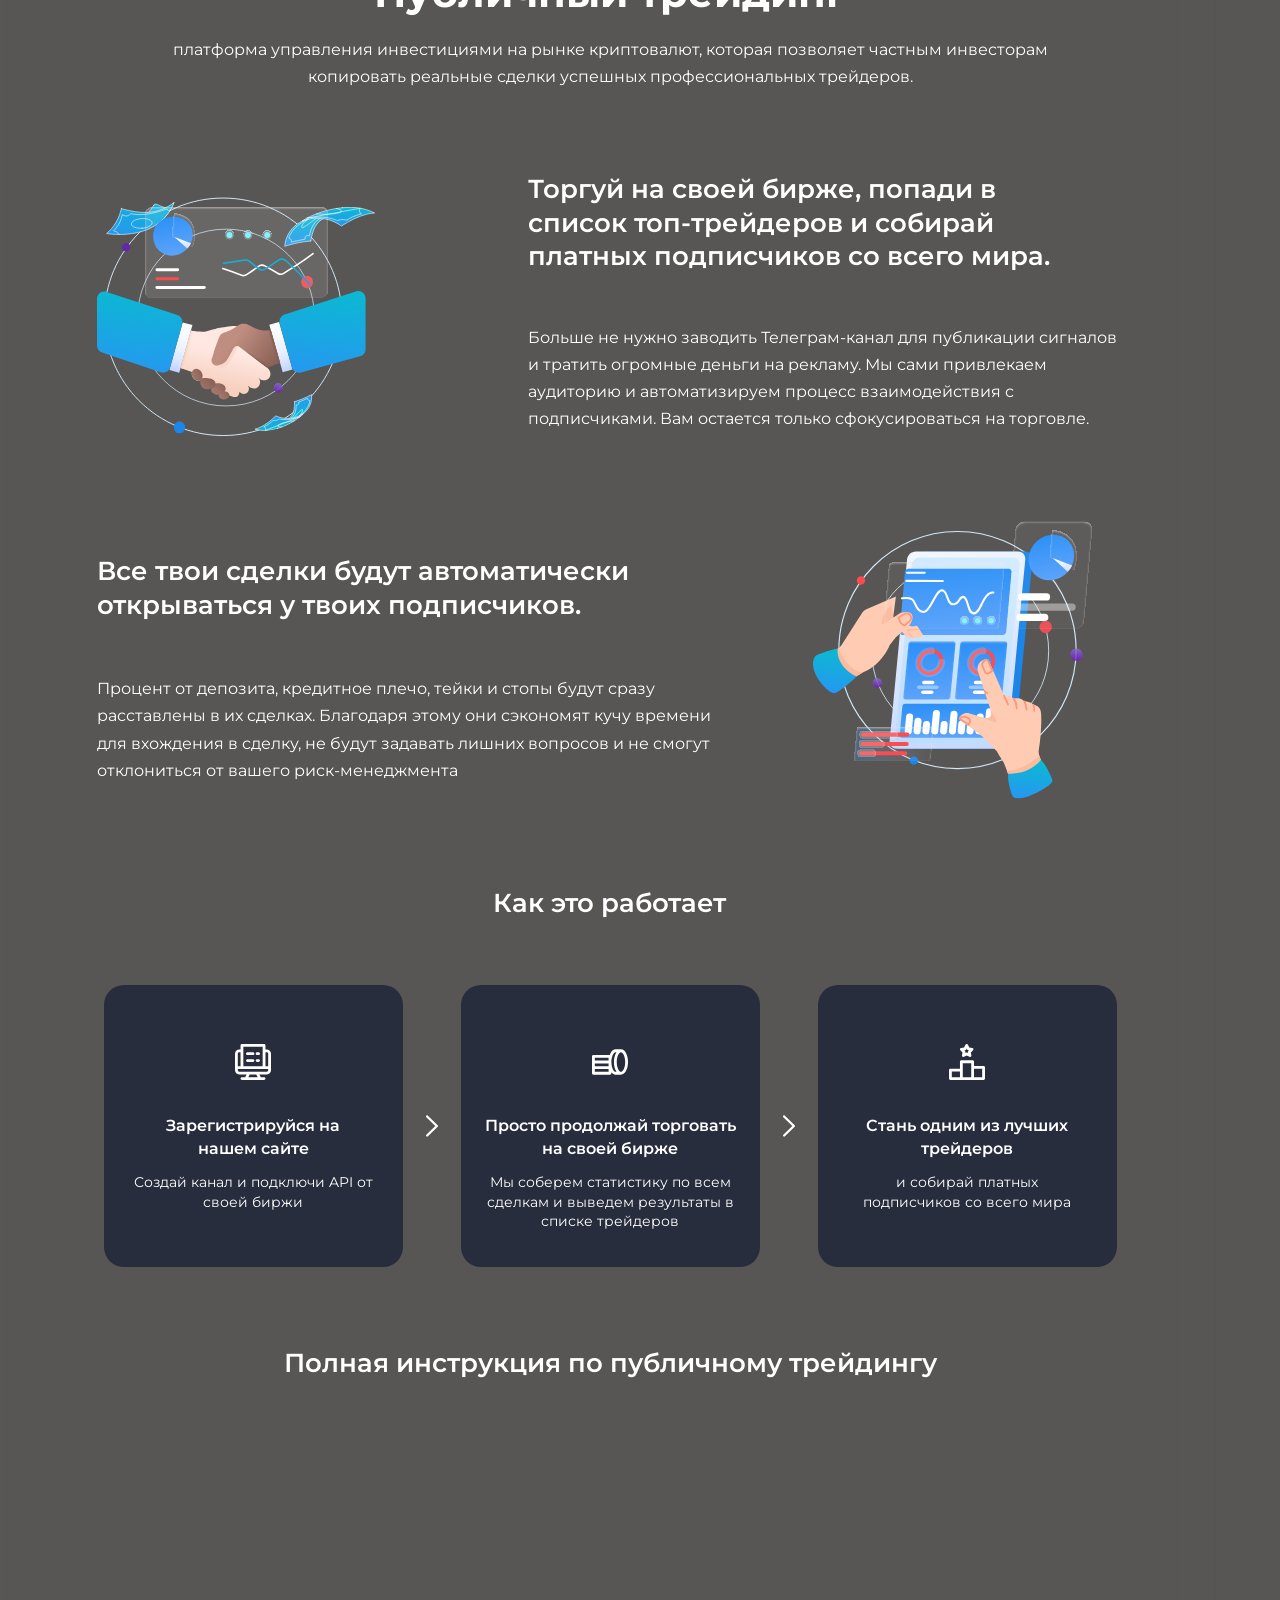
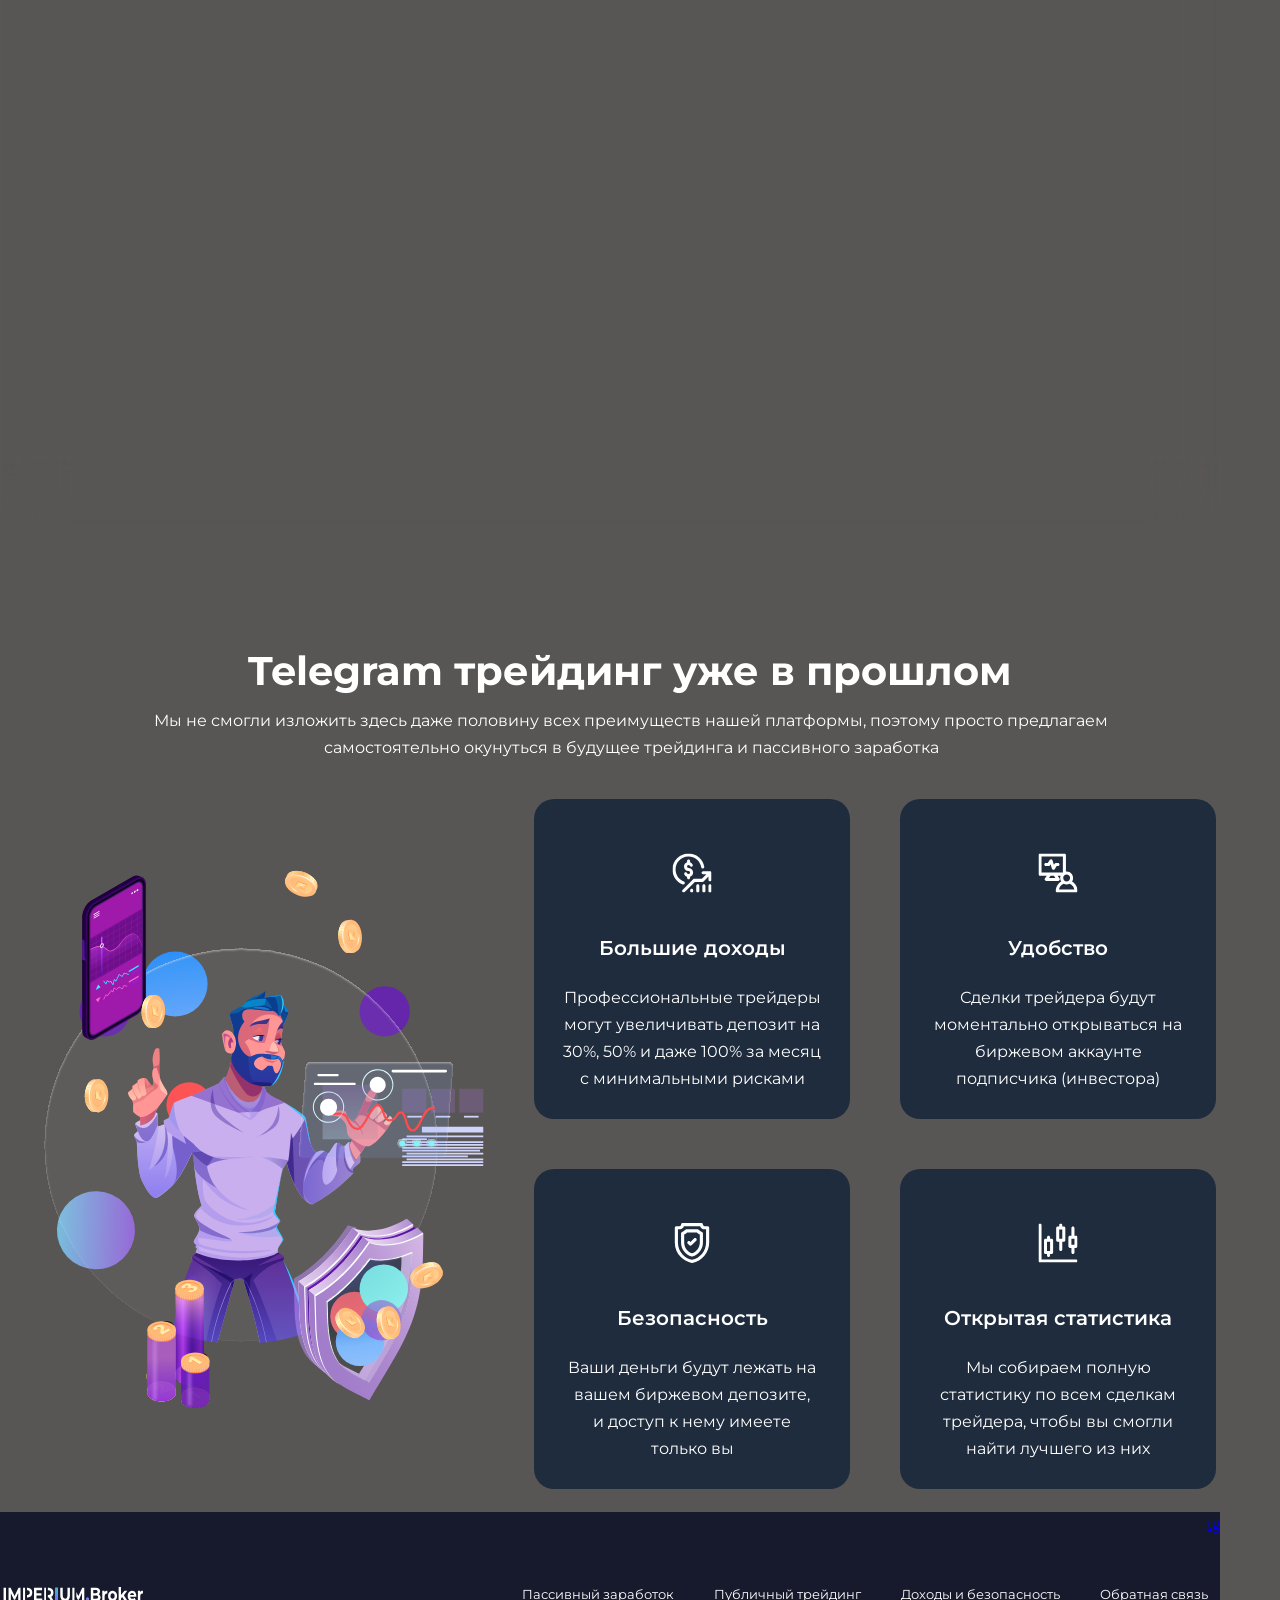
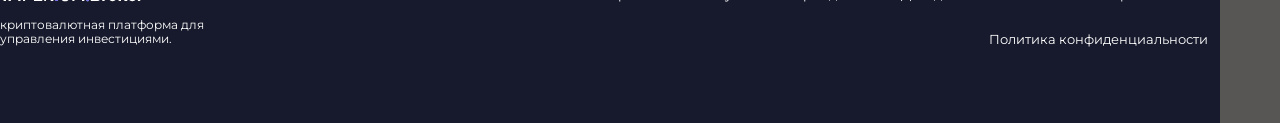
==== commit 2c808b33: "0.0009a" ====
--- a/broker.html
+++ b/broker.html
@@ -8,7 +8,7 @@
 </head>
 <body>
     <div class="page">
-      <main class="page__content">
+      <!-- <main class="page__content"> -->
         <header class="header">
           <div class="logo">
             <img src="/svg/Logo.svg" alt="Логотип" class="header__logo">
@@ -141,24 +141,24 @@
             </article>
             <div class="tg-trade__content">
               <article class="tg-trade__article">
-                <img src="/svg/Icons.svg" alt="Иконка" class="icona-two">
+                <img src="/svg/uvelich.svg" alt="Иконка" class="icona-two">
                 <h4 class="tg-trade__card">Большие доходы</h4>
                 <p class="tg-trade__descr">Профессиональные трейдеры могут увеличивать депозит на 30%, 50% и даже 100% за месяц с минимальными рисками</p>
               </article>
               <article class="tg-trade__article">
-                <img src="/svg/Icons.svg" alt="Иконка" class="icona-two">
+                <img src="/svg/monitor.svg" alt="Иконка" class="icona-two">
                 <h4 class="tg-trade__card">Удобство</h4>
                 <p class="tg-trade__descr">Сделки трейдера будут моментально открываться на биржевом аккаунте подписчика (инвестора)</p>
               </article>
               <article class="tg-trade__article">
-                <img src="/svg/Icons.svg" alt="Иконка" class="icona-two">
+                <img src="/svg/schit.svg" alt="Иконка" class="icona-two">
                 <h4 class="tg-trade__card">Безопасность</h4>
-                <p class="tg-trade__descr">Ваши деньги будут лежать на вашем биржевом депозите,
-                  и доступ к нему имеете 
-                  только вы</p>
+                <p class="tg-trade__descr"><span>Ваши деньги будут лежать на</span><br> <span>вашем биржевом депозите,</span><br>
+                  <span>и доступ к нему имеете</span><br>
+                  <span>только вы</span></p>
               </article>
               <article class="tg-trade__article">
-                <img src="/svg/Icons.svg" alt="Иконка" class="icona-two">
+                <img src="/svg/nastroyka.svg" alt="Иконка" class="icona-two">
                 <h4 class="tg-trade__card">Открытая статистика</h4>
                 <p class="tg-trade__descr">Мы собираем полную статистику по всем сделкам трейдера, чтобы вы смогли найти лучшего из них</p>
               </article>
@@ -170,7 +170,7 @@
         </section>
         <footer class="footer">
           <div class="logo">
-            <img src="/svg/Logo.svg" alt="Логотип" class="header__logo">
+            <img src="/svg/Logo.svg" alt="Логотип" class="footer__logo">
             <p class="logo__footer">криптовалютная платформа для управления инвестициями.</p>
           </div>
           <nav class="nav-foot">
@@ -181,10 +181,10 @@
             <a href="#" class="nav-foot__link">Политика конфиденциальности</a>
           </nav>
           <div class="footer__actions">
-            <button class="btn btn_tg">tg</button>
+            <a href="#" class="tg-btn">tg</a>
           </div>
         </footer>
-      </main>
+      <!-- </main> -->
     </div>
 </body>
 </html>
--- a/broker.css
+++ b/broker.css
@@ -257,31 +257,36 @@
  }
 
  body {
-  font-size: 4rem;
+  display: flex;
+  flex-direction: column;
+  font-size: 4rem;
+  /* margin-bottom: calc(var(--size-base)*52.75); */
   /* background-image: url(./svg/BG\ and\ elements.svg); */
   /* background-color: black; */
   /* background-color: gray; */
   background-color: rgb(88, 86, 84);
   background-position: 0 0;
   color: var(--white-font);
-  /* display: flex;
-  flex-direction: column;
-  height: 100vh; */
+  height: 100%;
+  margin: 0;
+  /* padding-bottom: calc(var(--size-base)*52.75); */
  }
 
  
 .page {
   display: flex;
   flex-direction: column;
+  max-width: var(--content-width-max);
+
   /* flex-shrink: 1; */
-
+  /* padding-bottom: calc(var(--size-base)*52.75); */
 }
 
 .page__content {
   display: flex;
   flex-direction: column;
-
-  width: 100%;
+  /* padding-bottom: calc(var(--size-base)*52.75); */
+  /* width: 100%; */
   max-width: var(--content-width-max);
 }
 
@@ -759,7 +764,7 @@
   font-size: 10rem;
   line-height: 1.22em;
   margin-top: calc(var(--size-base)*30);
-  margin-bottom: calc(var(--size-base)*26);
+  /* margin-bottom: calc(var(--size-base)*26); */
   /* margin-left: calc(var(--size-base)*56.75); */
   /* justify-content: center; */
   /* align-items: center; */
@@ -850,21 +855,59 @@
 
   border-radius: 15px;
   background-image: linear-gradient(var(--grad-1), var(--grad-2));
-  margin-top: calc(var(--size-base)*12.5)
-}
-
-
-
-
+  margin-top: calc(var(--size-base)*12.5);
+  margin-left: calc(var(--size-base)*120);
+}
 
 .footer {
   display: flex;
   flex-direction: row;
   justify-content: space-between;
-  align-items: center;
-  /* position: absolute; */
-  width: 100%;
+  /* align-items: center; */
+  background-color: hsla(230, 32%, 13%, 1);
+  /* width: 100%; */
   height: calc(var(--size-base)*52.75);
-  /* bottom: 0;
-  flex-shrink: 0; */
+}
+
+.footer__logo {
+  height: calc(var(--size-base)*3.8);
+  width: calc(var(--size-base)*36.75);
+  margin-top: calc(var(--size-base)*18.75);
+}
+
+.logo__footer {
+  font-family: 'montserrat';
+  font-weight: 400;
+  width: calc(var(--size-base)*58.75);
+  font-size: 3rem;
+  line-height: 1.2em;
+  margin-top: calc(var(--size-base)*3.94);
+  text-align: left;
+}
+
+.nav-foot {
+  height: calc(var(--size-base)*4);
+  display: flex;
+  flex-direction: row;
+  flex-wrap: wrap;
+  justify-content: end;
+  margin-top: calc(var(--size-base)*18.75);
+  margin-left: calc(var(--size-base)*60.75);
+  /* align-items: center; */
+  line-height: 1.22em;
+
+  font-family: 'montserrat';
+  font-weight: 500;
+  
+  font-size: 3.25rem;
+
+  column-gap: calc(var(--size-base)*10);
+  row-gap: calc(var(--size-base)*7.25);
+}
+
+
+
+.nav-foot__link {
+  color: var( --white-font);
+  text-decoration: none;
 }
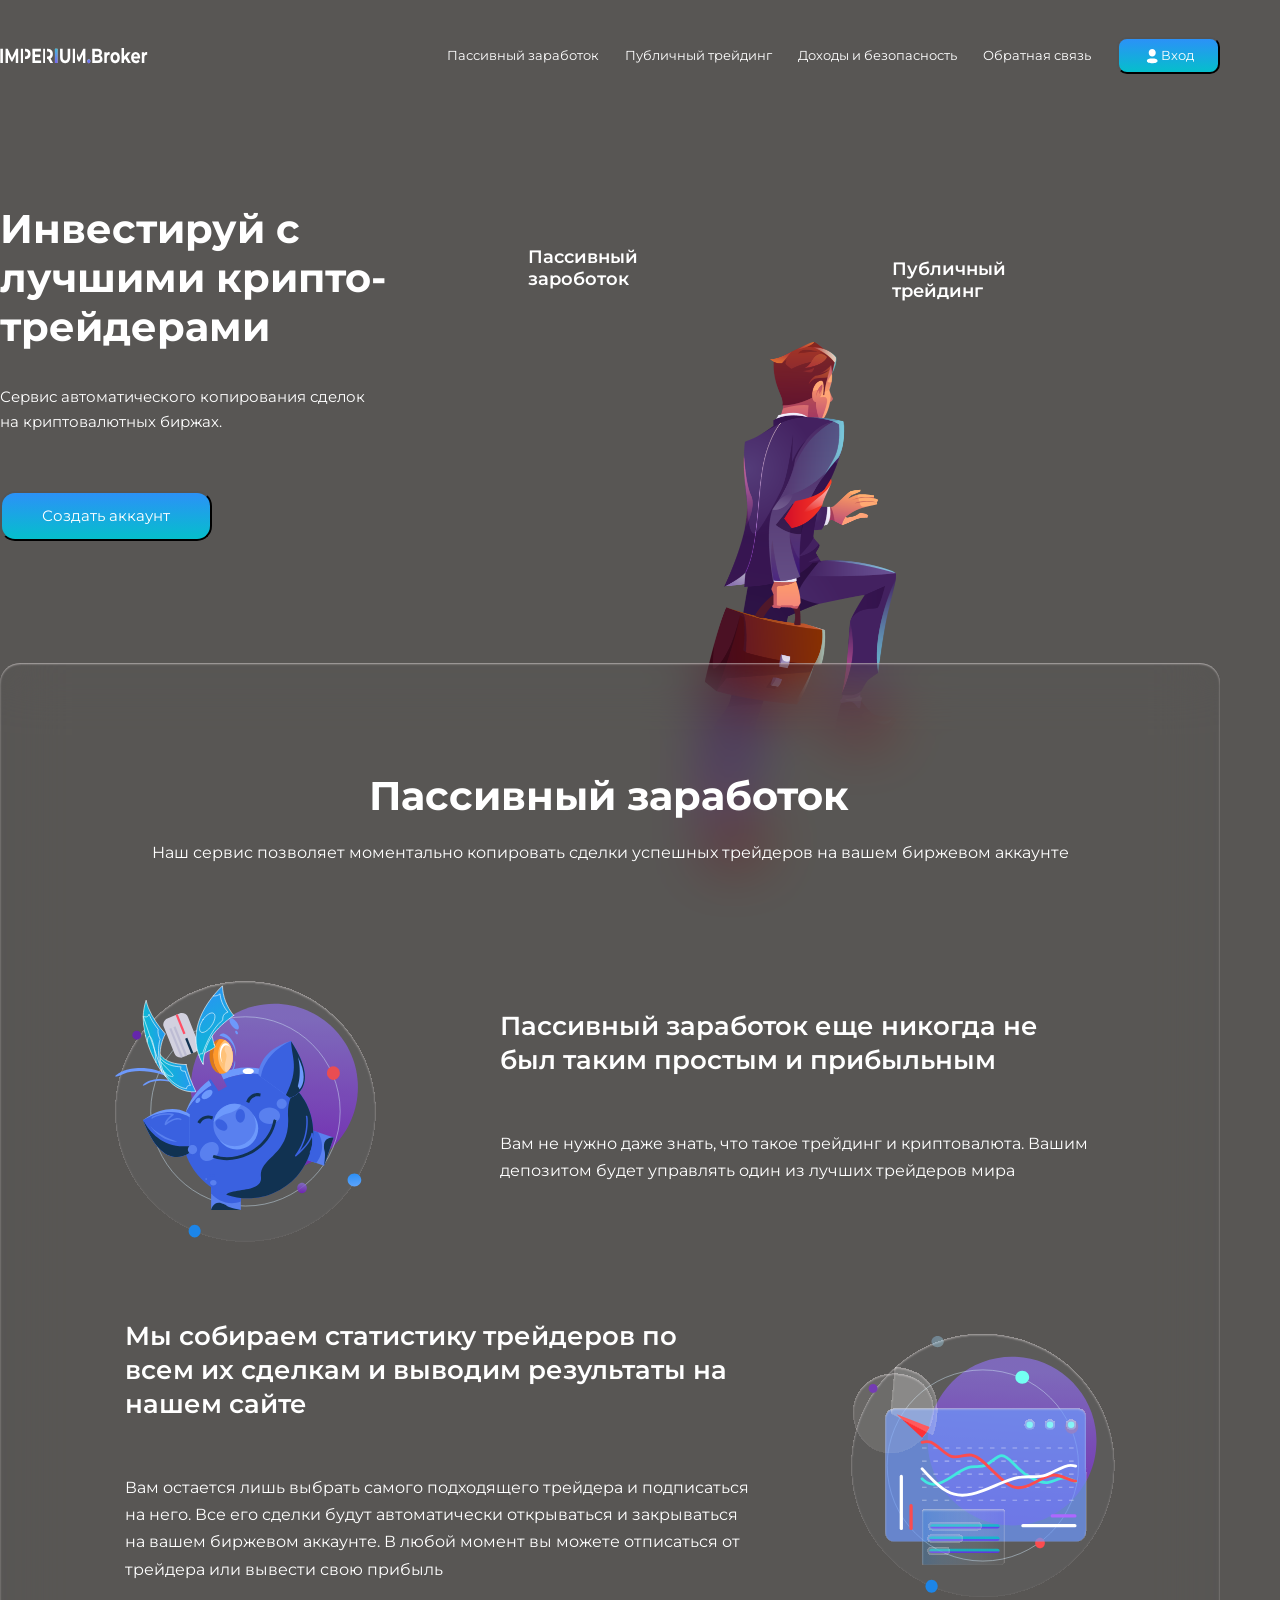
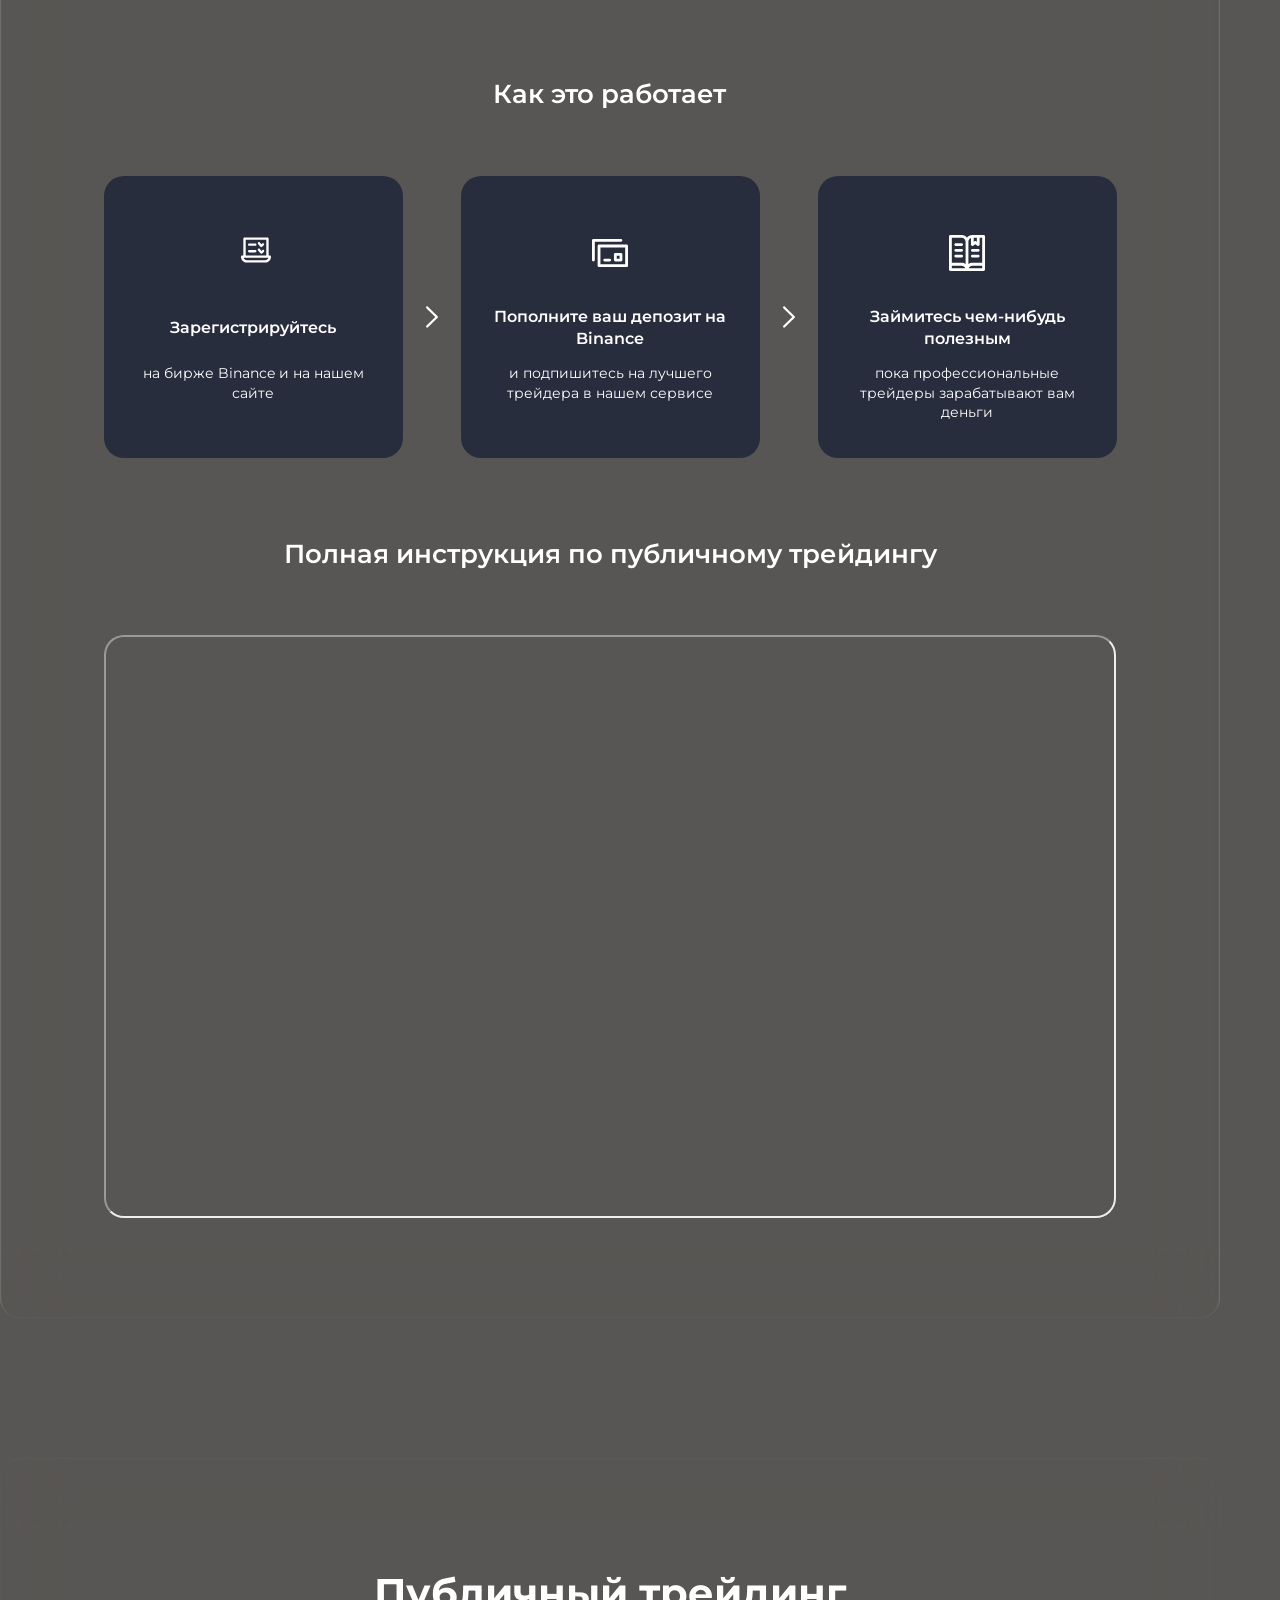
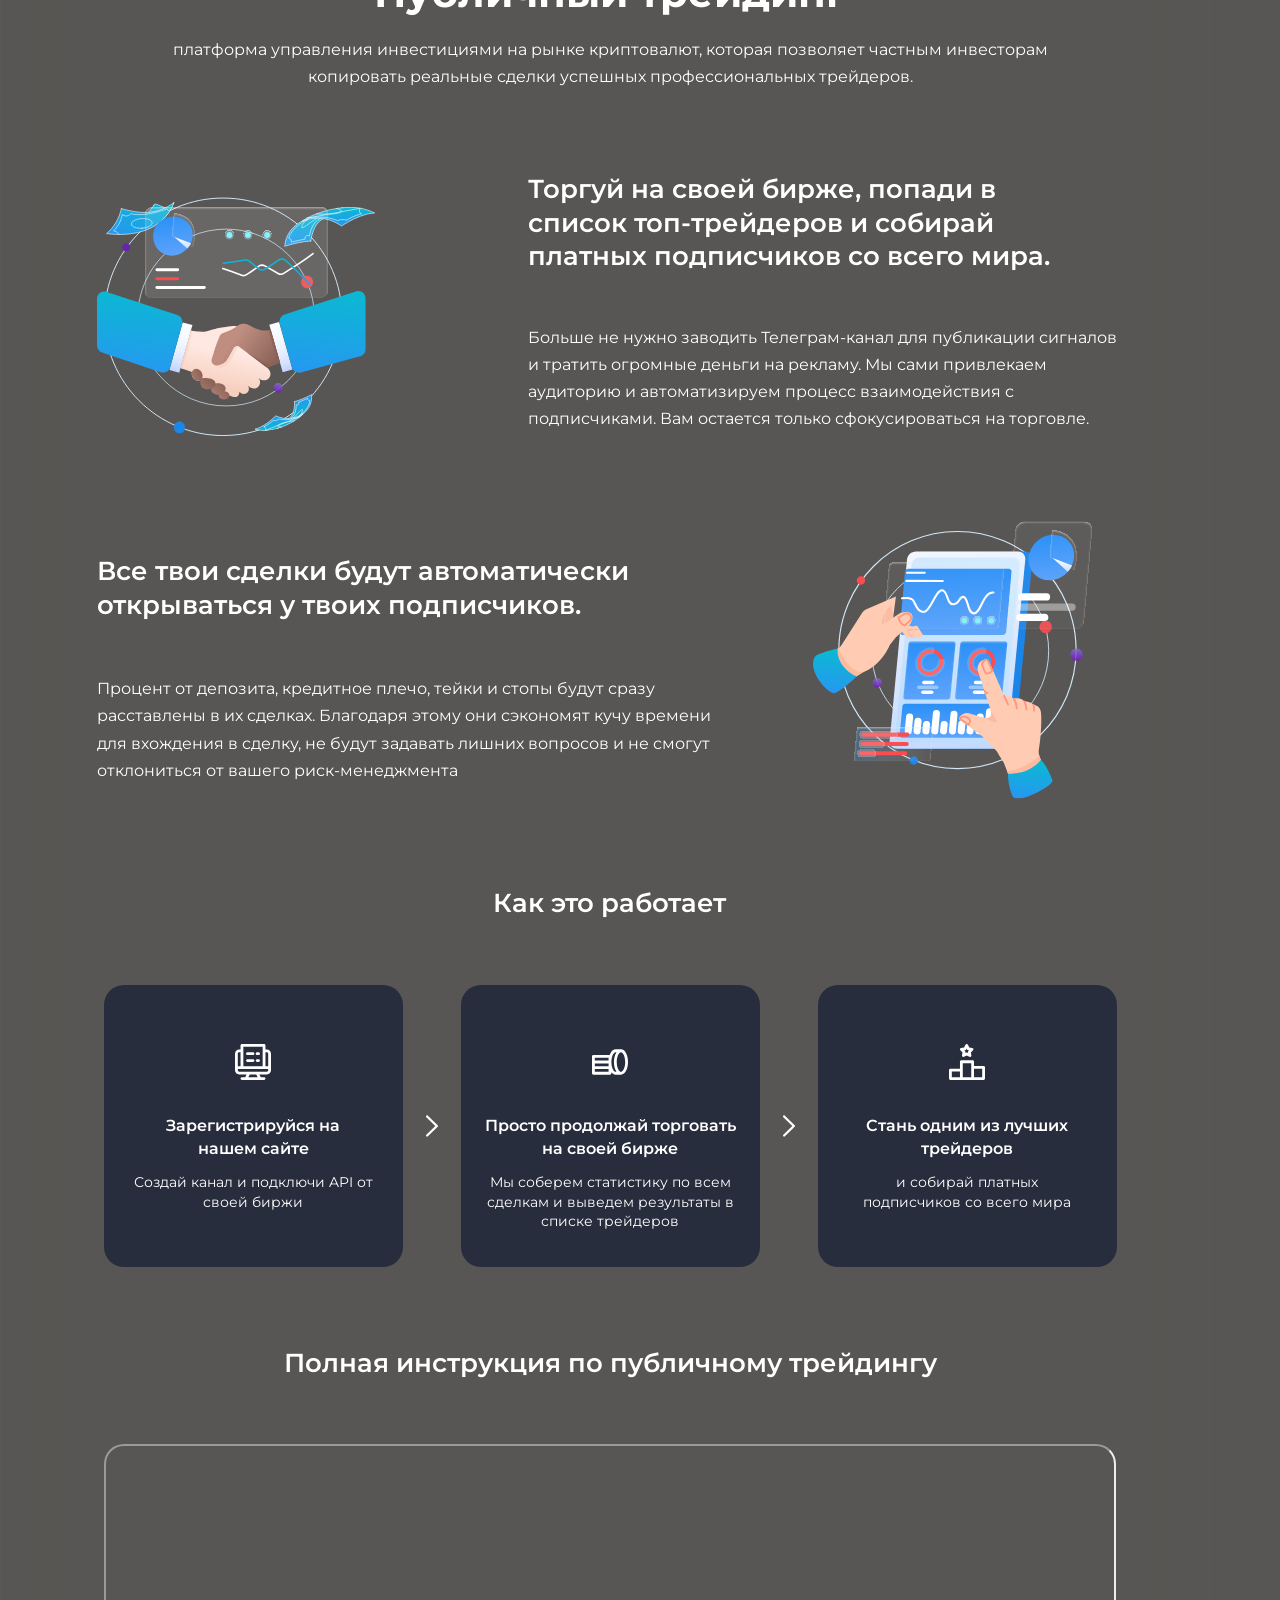
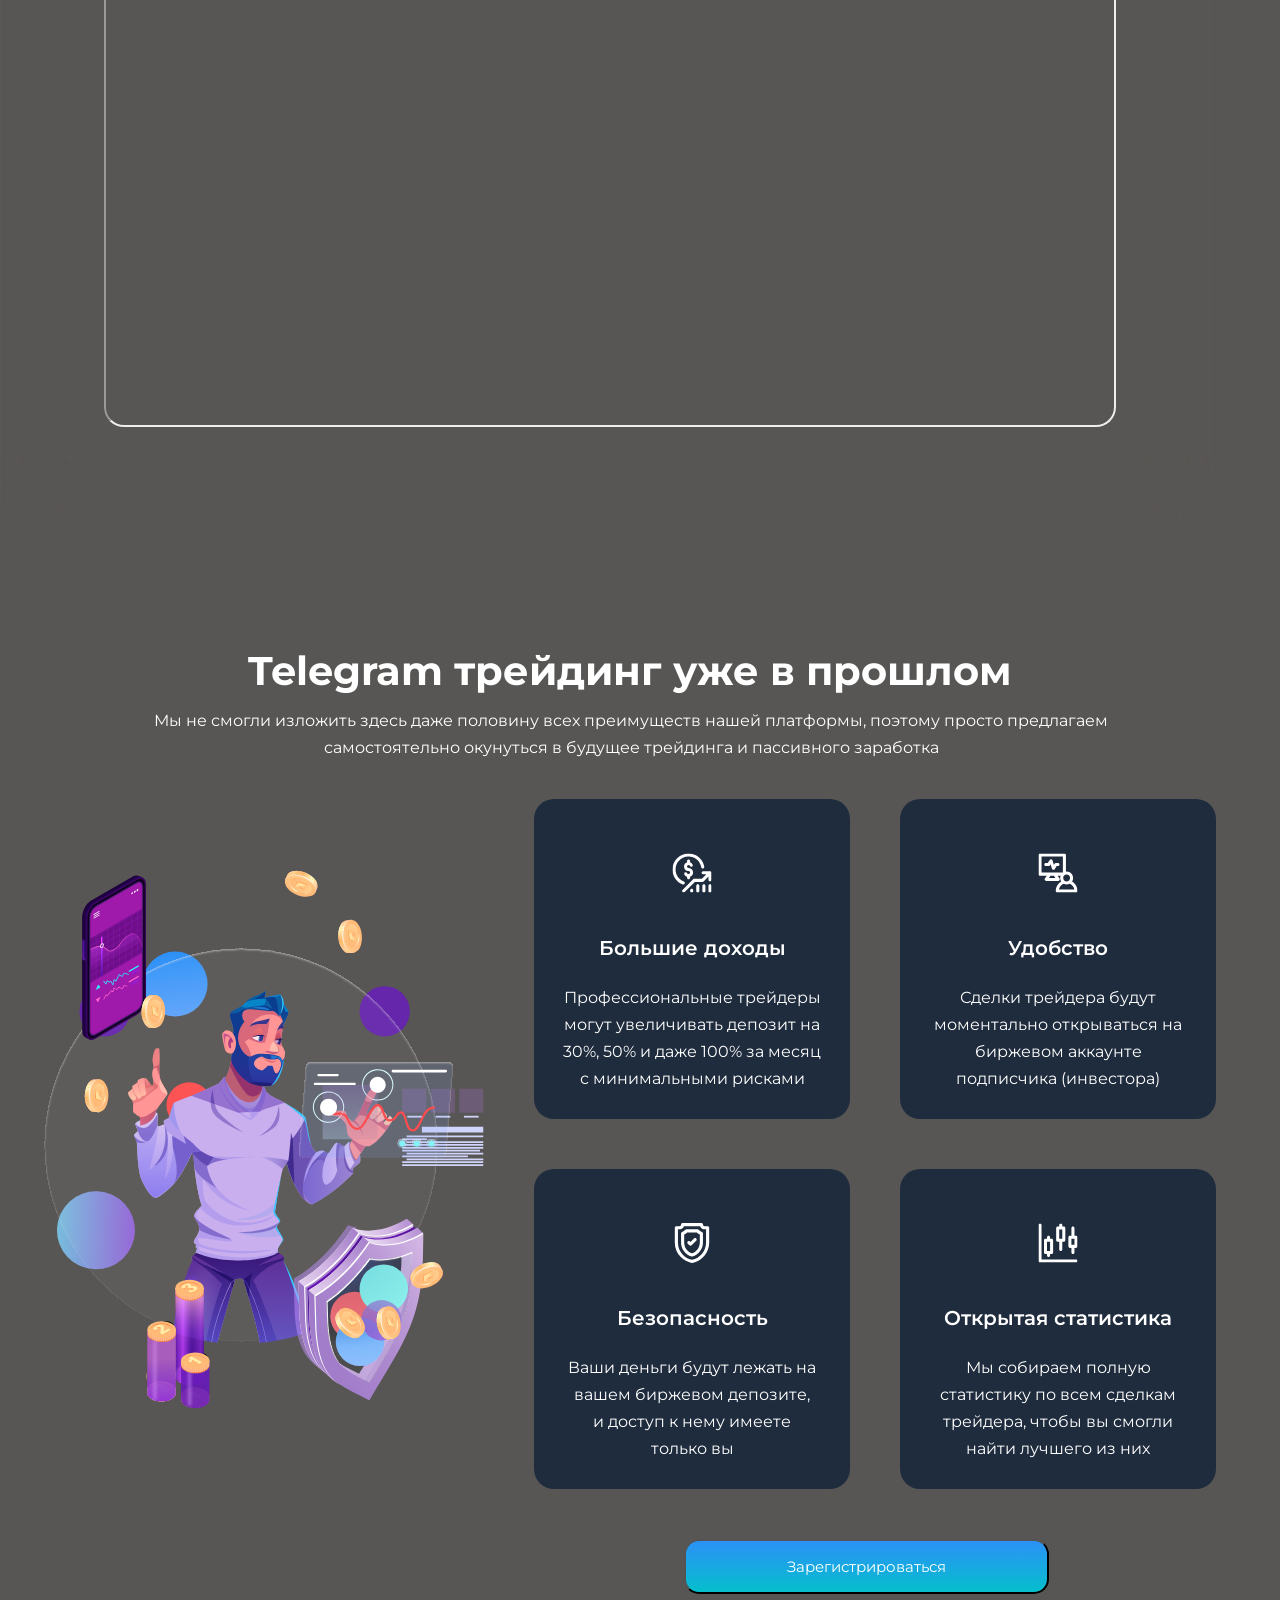
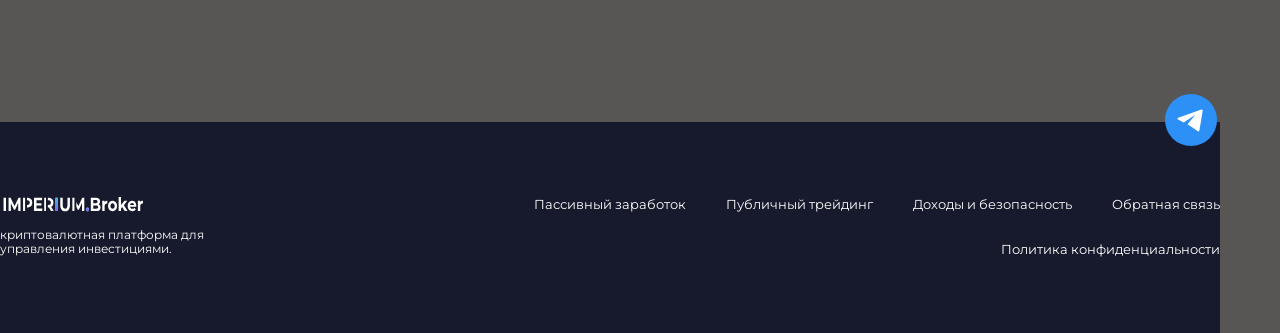
==== commit 64dee88c: "0.0010a" ====
--- a/broker.html
+++ b/broker.html
@@ -8,7 +8,7 @@
 </head>
 <body>
     <div class="page">
-      <!-- <main class="page__content"> -->
+      <main class="page__content">
         <header class="header">
           <div class="logo">
             <img src="/svg/Logo.svg" alt="Логотип" class="header__logo">
@@ -82,7 +82,7 @@
           </div>
           <h3 class="card-two__title">Полная инструкция по публичному трейдингу</h3>
           <iframe width="1012" height="583" src="https://www.youtube.com/embed/ZHgyQGoeaB0?si=SyoJgp_qqMUG8dXv" class="video-trade"
-          title="YouTube video player" frameborder="0" allow="accelerometer; autoplay; clipboard-write; encrypted-media; gyroscope; picture-in-picture; web-share" referrerpolicy="strict-origin-when-cross-origin" allowfullscreen>
+          title="YouTube video player" allow="accelerometer; autoplay; clipboard-write; encrypted-media; gyroscope; picture-in-picture; web-share" referrerpolicy="strict-origin-when-cross-origin" allowfullscreen>
           </iframe>
         </section>
         <section class="publ-trade">
@@ -129,7 +129,7 @@
             </div>
             <h3 class="card-two__title">Полная инструкция по публичному трейдингу</h3>
             <iframe width="1012" height="583" src="https://www.youtube.com/embed/ZHgyQGoeaB0?si=SyoJgp_qqMUG8dXv" class="video-trade"
-            title="YouTube video player" frameborder="0" allow="accelerometer; autoplay; clipboard-write; encrypted-media; gyroscope; picture-in-picture; web-share" referrerpolicy="strict-origin-when-cross-origin" allowfullscreen>
+            title="YouTube video player" allow="accelerometer; autoplay; clipboard-write; encrypted-media; gyroscope; picture-in-picture; web-share" referrerpolicy="strict-origin-when-cross-origin" allowfullscreen>
             </iframe>
         </section>
         <section class="tg-trade">
@@ -164,8 +164,11 @@
               </article>
             </div>
           </div>
-          <div class="header__actions">
+          <div class="tg-trade__actions">
             <button class="btn-tg__trade">Зарегистрироваться</button>
+          </div>
+          <div class="footer__actions">
+            <a href="https://web.telegram.org/k/" class="tg-btn"><img src="./svg/Telegram.svg" alt="tg"></a>
           </div>
         </section>
         <footer class="footer">
@@ -180,11 +183,8 @@
             <a href="#" class="nav-foot__link">Обратная связь</a>
             <a href="#" class="nav-foot__link">Политика конфиденциальности</a>
           </nav>
-          <div class="footer__actions">
-            <a href="#" class="tg-btn">tg</a>
-          </div>
         </footer>
-      <!-- </main> -->
+      </main>
     </div>
 </body>
 </html>
--- a/broker.css
+++ b/broker.css
@@ -272,6 +272,14 @@
   /* padding-bottom: calc(var(--size-base)*52.75); */
  }
 
+ /* main {
+  padding-bottom: 70px;
+ } */
+
+ /* footer {
+  margin-top: auto;
+ } */
+
  
 .page {
   display: flex;
@@ -754,6 +762,7 @@
   height: calc(var(--size-base)*246.25);
   width: calc(var(--size-base)*293.5);
   margin-left: calc(var(--size-base)*11);
+  margin-bottom: calc(var(--size-base)*52.5);
 }
 
 .title-tg {
@@ -840,6 +849,14 @@
   text-align: center;
 }
 
+.tg-trade__actions {
+  display: flex;
+  height: 55px;
+  width: 100%;
+  margin-top: calc(var(--size-base)*12.5);
+  margin-left: calc(var(--size-base)*320);
+}
+
 .btn-tg__trade {
   display: flex;
   align-items: center;
@@ -855,8 +872,16 @@
 
   border-radius: 15px;
   background-image: linear-gradient(var(--grad-1), var(--grad-2));
-  margin-top: calc(var(--size-base)*12.5);
-  margin-left: calc(var(--size-base)*120);
+  /* margin-top: calc(var(--size-base)*12.5); */
+  /* margin-left: calc(var(--size-base)*120); */
+}
+
+.footer__actions {
+  height: 52px;
+  width: 52px;
+  margin-top: calc(var(--size-base)*25);
+  margin-left: calc(var(--size-base)*280);
+  z-index: 1;
 }
 
 .footer {
@@ -906,7 +931,6 @@
 }
 
 
-
 .nav-foot__link {
   color: var( --white-font);
   text-decoration: none;
